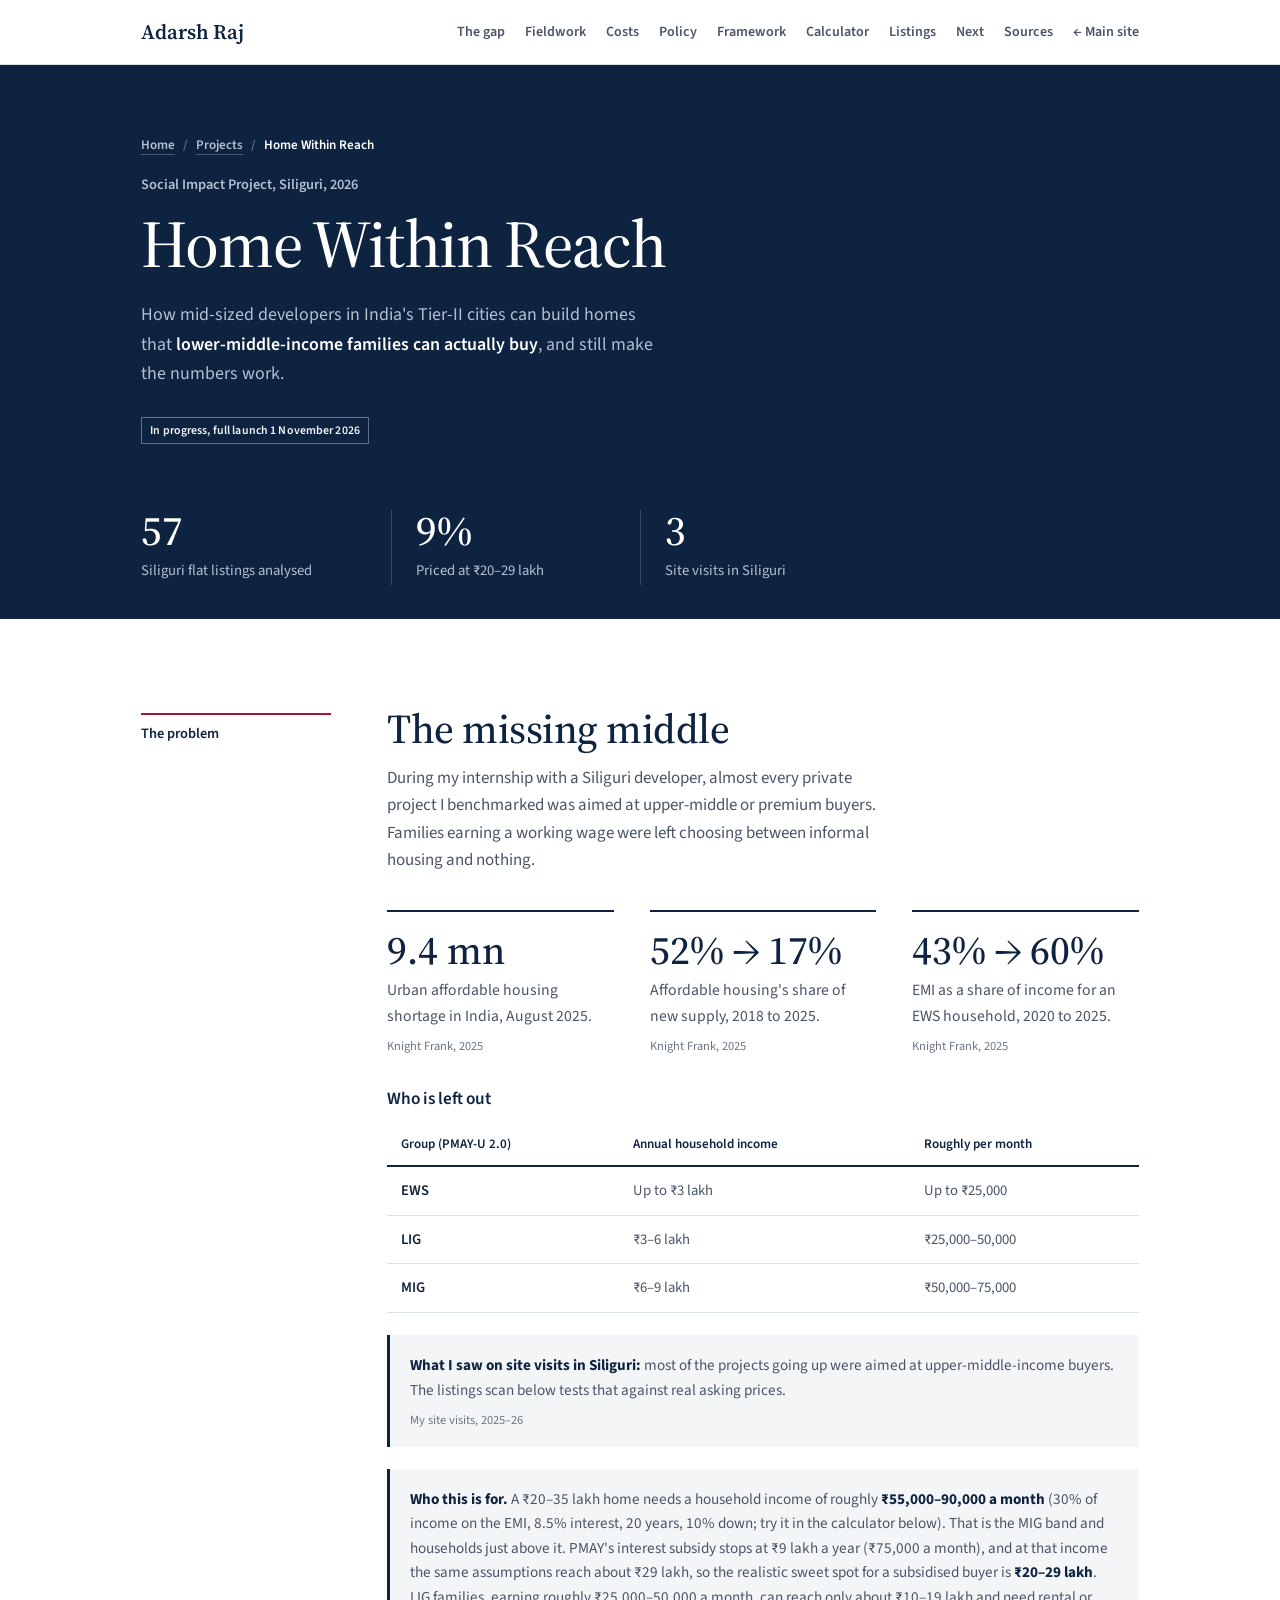
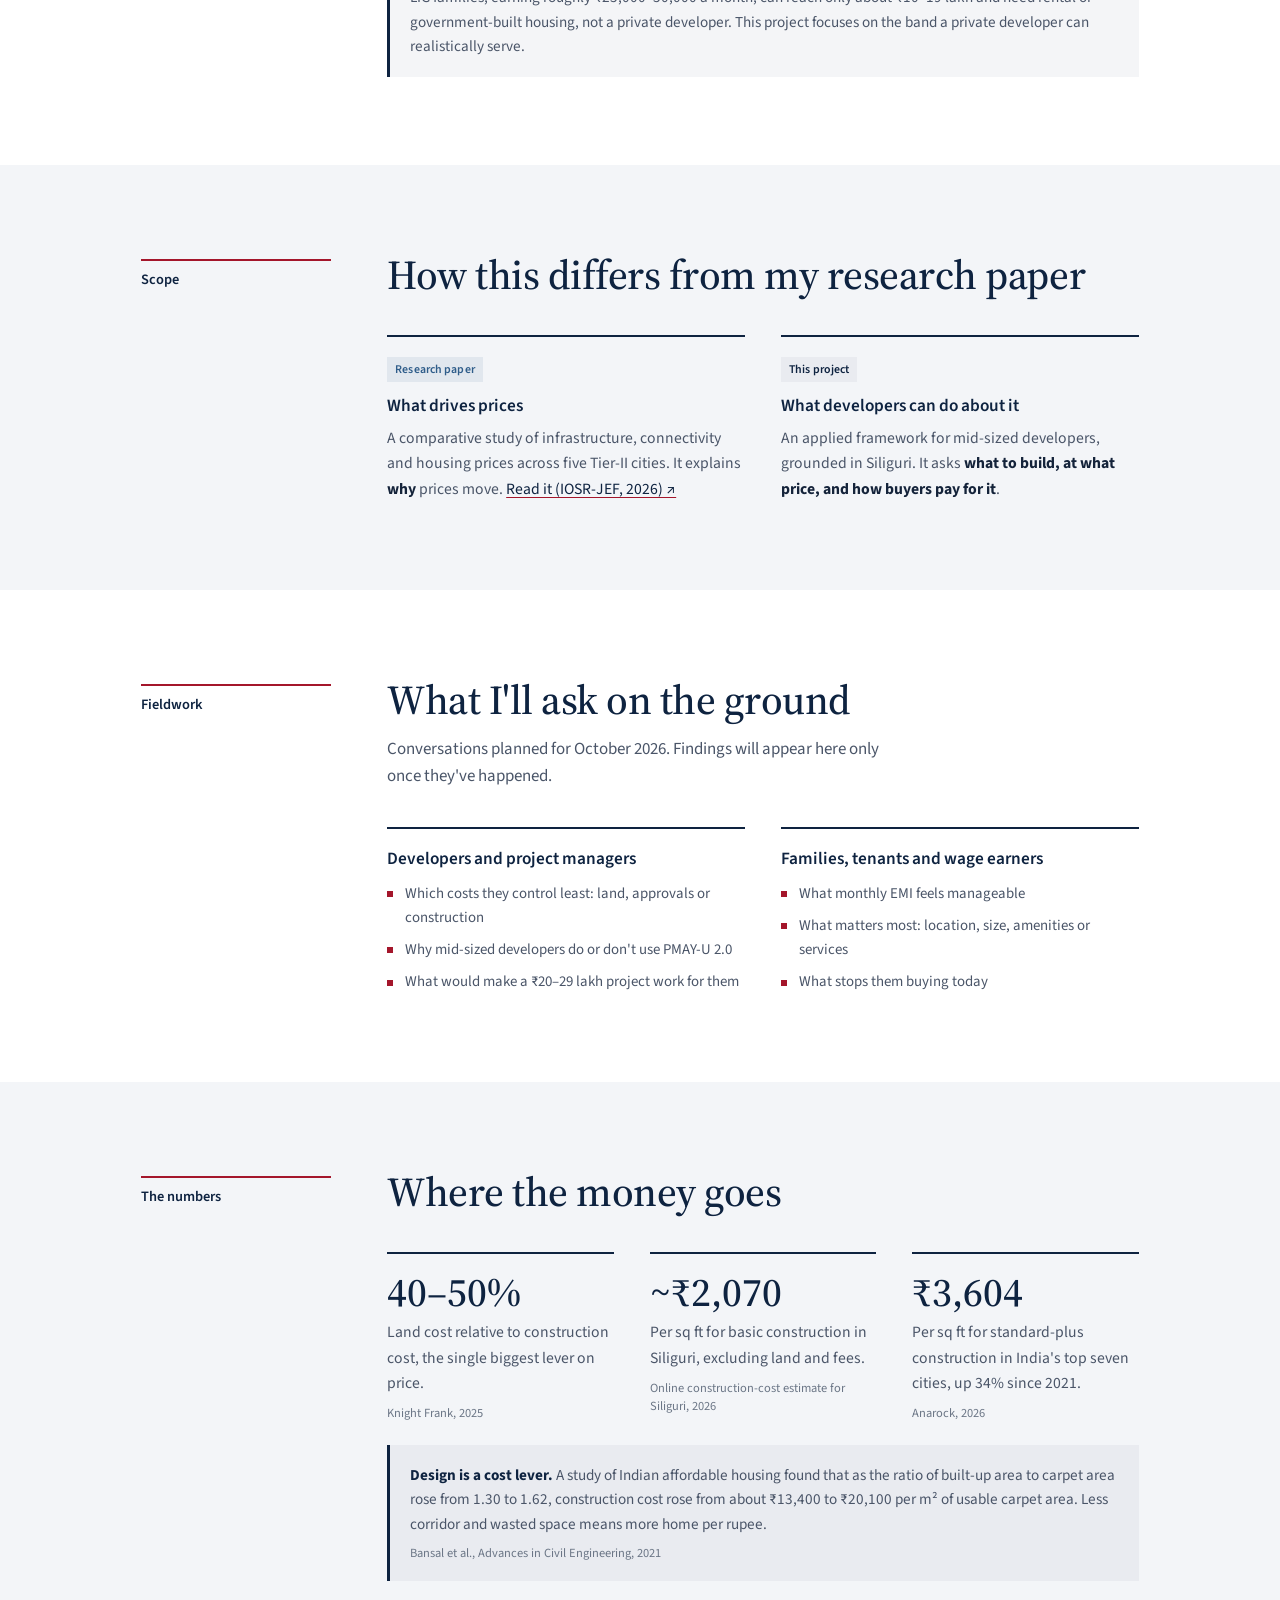
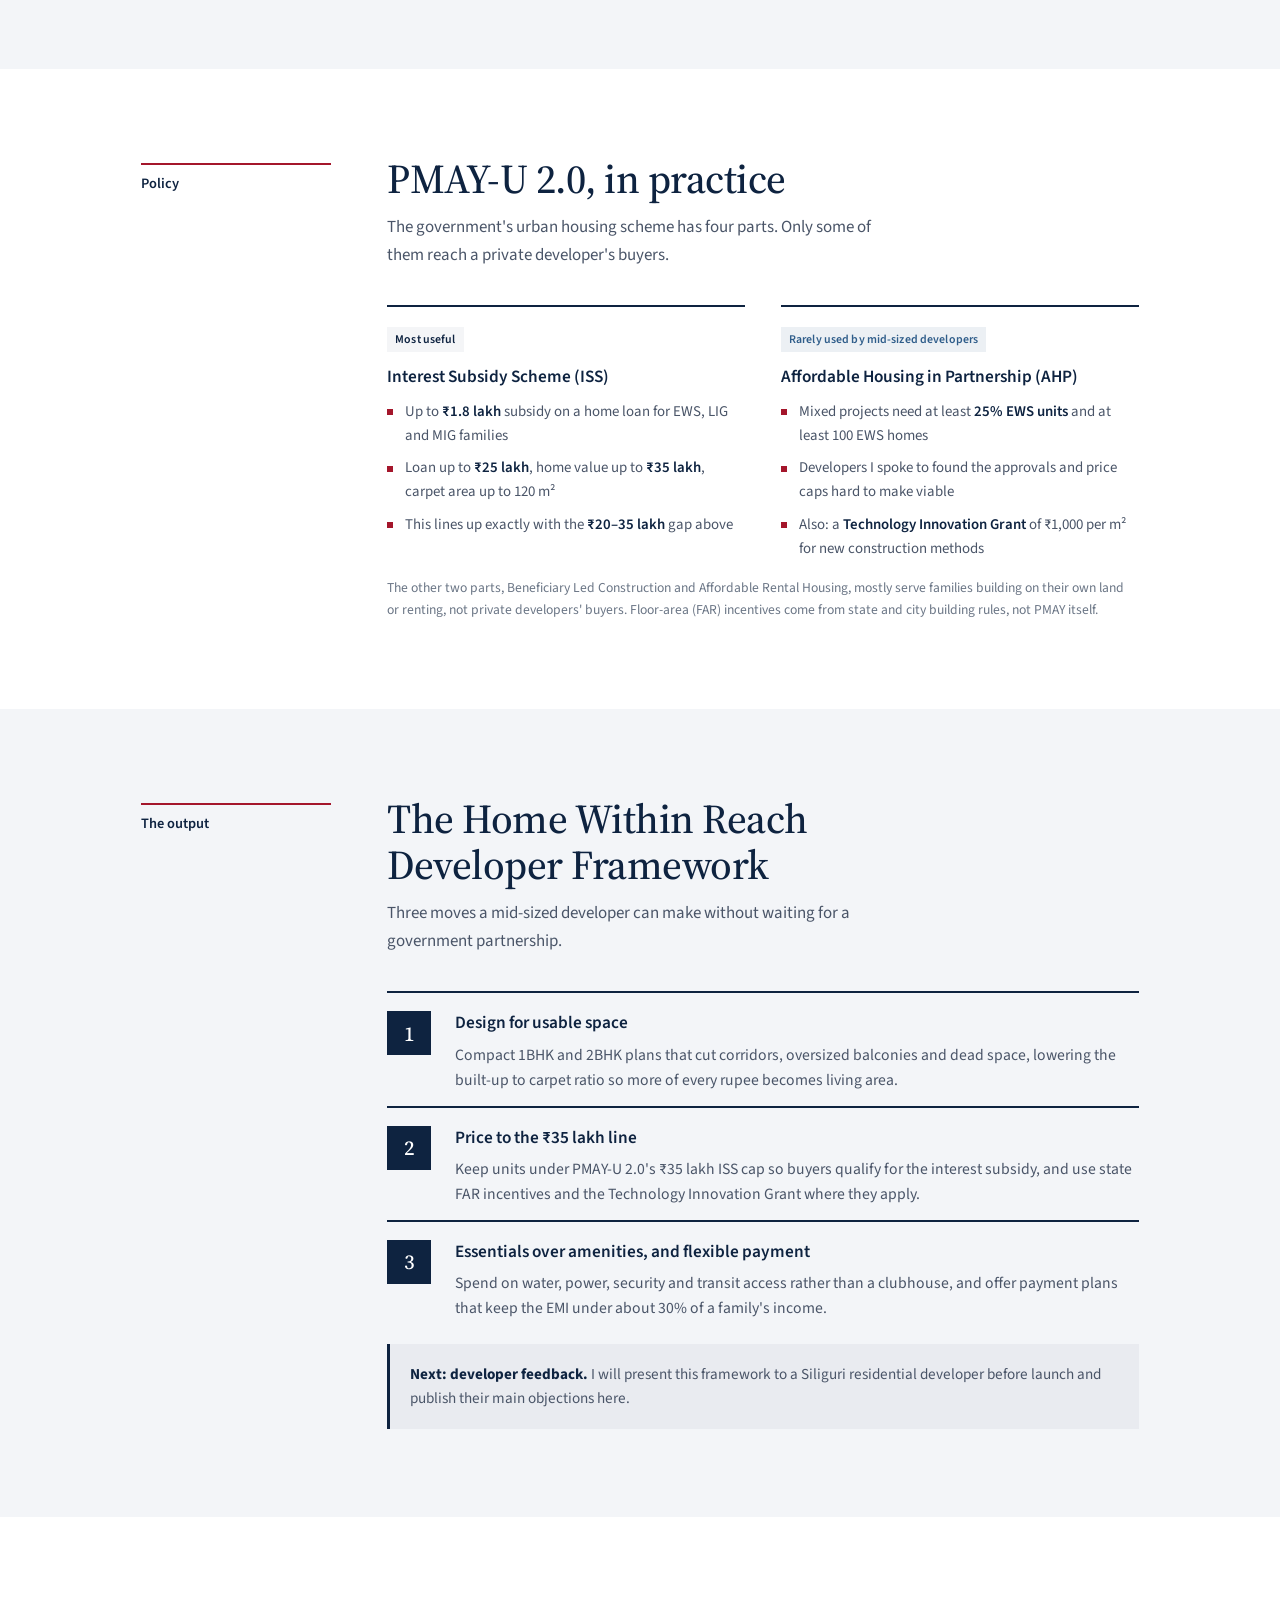
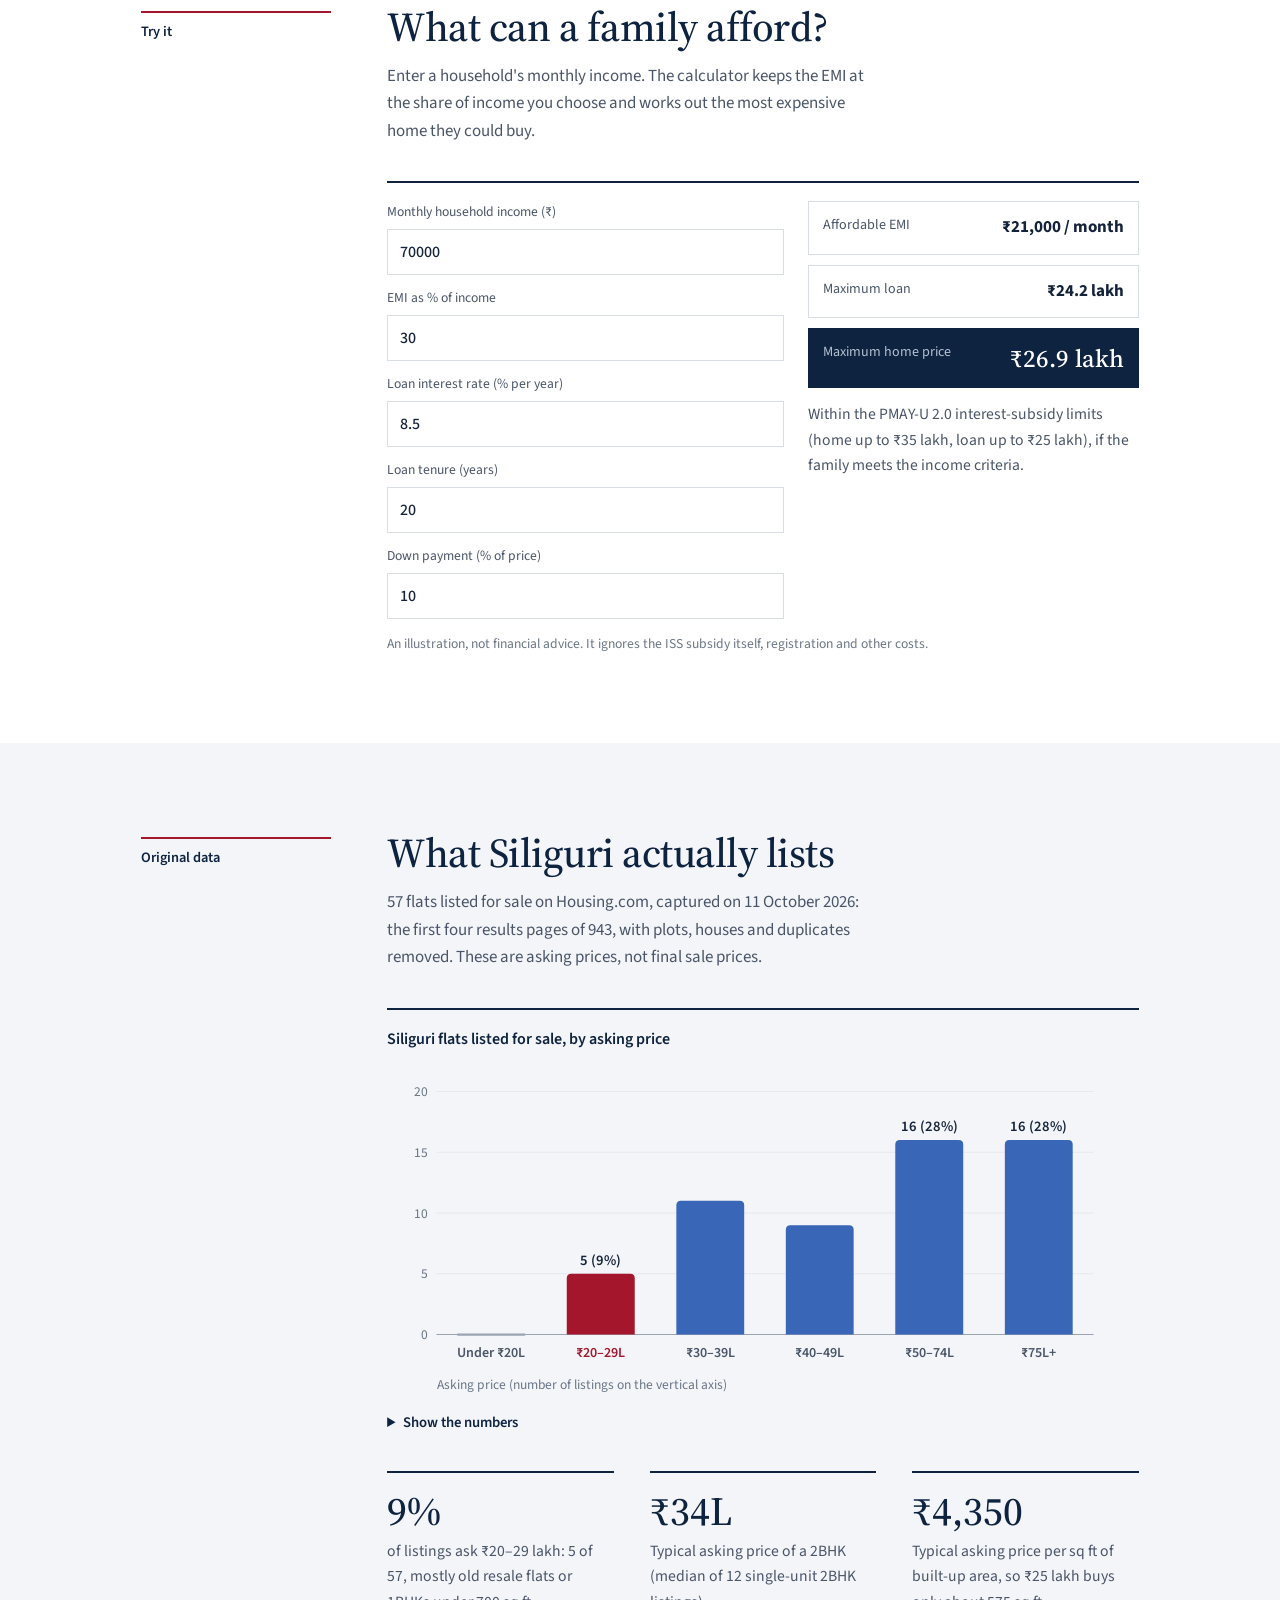
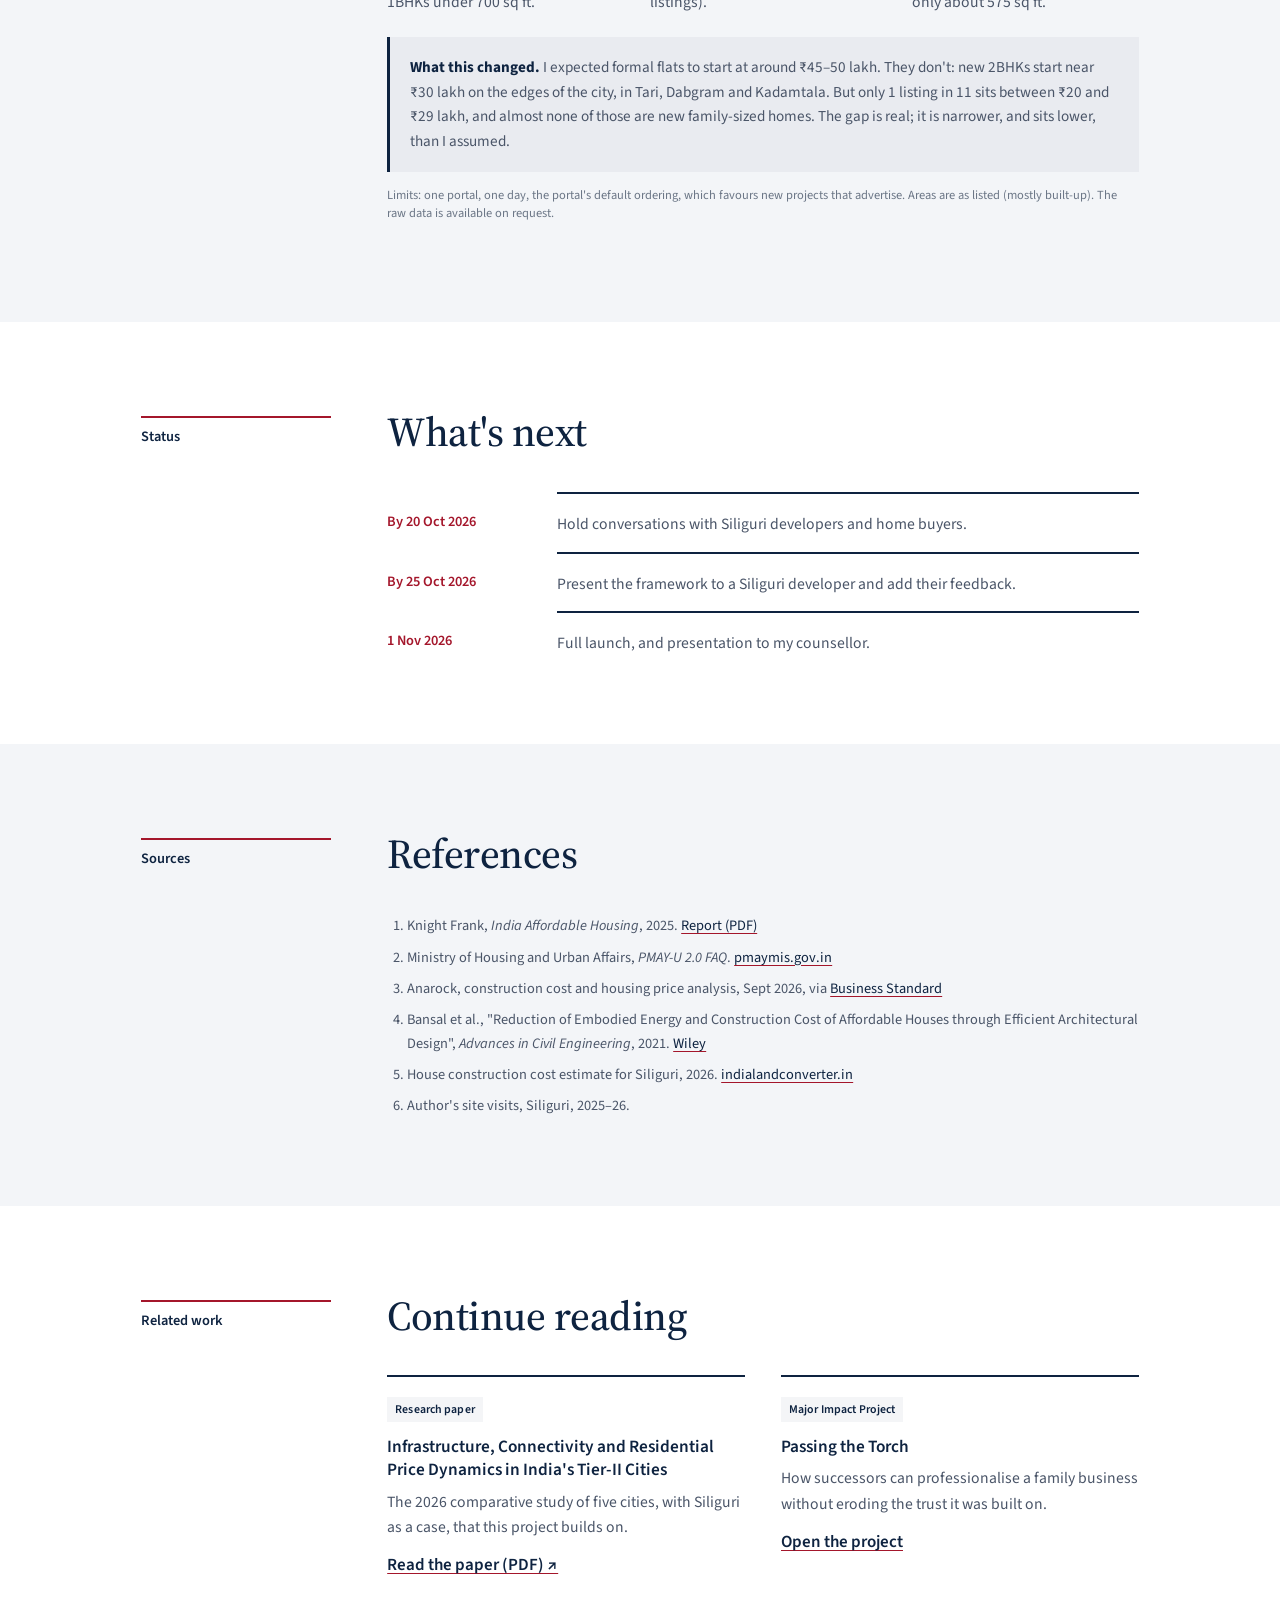
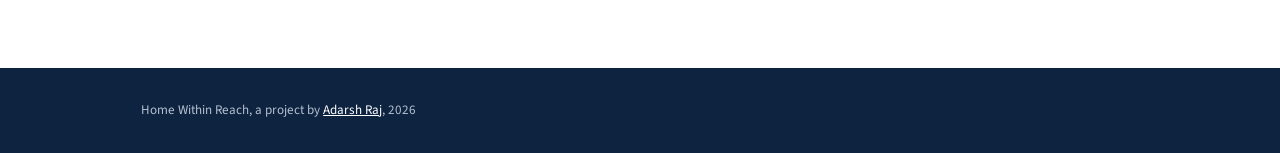
==== home-within-reach/index.html @ 2d9c9995 "Home Within Reach: breadcrumb, related work, SEO and social tags" ====
<!doctype html>
<html lang="en">
<head>
<meta charset="utf-8">
<meta name="viewport" content="width=device-width, initial-scale=1, viewport-fit=cover">
<title>Home Within Reach | Adarsh Raj</title>
<link rel="icon" href="/favicon.ico" sizes="any">
<link rel="icon" href="/icon-192.png" type="image/png" sizes="192x192">
<link rel="apple-touch-icon" href="/apple-touch-icon.png">
<meta name="theme-color" content="#0E2340">
<meta name="referrer" content="strict-origin-when-cross-origin">
<link rel="canonical" href="https://adarshraj.co.in/home-within-reach/">
<meta property="og:type" content="article">
<meta property="og:site_name" content="Adarsh Raj">
<meta property="og:title" content="Home Within Reach | Adarsh Raj">
<meta property="og:description" content="Adarsh Raj's Social Impact Project on affordable housing in Siliguri: a listings scan, site visits and a framework for Tier-II developers.">
<meta property="og:url" content="https://adarshraj.co.in/home-within-reach/">
<meta property="og:image" content="https://adarshraj.co.in/img/og-home-within-reach.png">
<meta property="og:image:width" content="1200">
<meta property="og:image:height" content="630">
<meta property="og:image:alt" content="Home Within Reach: a project by Adarsh Raj">
<meta property="og:locale" content="en_IN">
<meta name="twitter:card" content="summary_large_image">
<meta name="twitter:title" content="Home Within Reach | Adarsh Raj">
<meta name="twitter:description" content="Adarsh Raj's Social Impact Project on affordable housing in Siliguri: a listings scan, site visits and a framework for Tier-II developers.">
<meta name="twitter:image" content="https://adarshraj.co.in/img/og-home-within-reach.png">
<script type="application/ld+json">{"@context":"https://schema.org","@graph":[{"@type":"Article","headline":"Home Within Reach","description":"Adarsh Raj's Social Impact Project on affordable housing in Siliguri: a listings scan, site visits and a framework for Tier-II developers.","url":"https://adarshraj.co.in/home-within-reach/","datePublished":"2026-10-11","dateModified":"2026-10-11","inLanguage":"en-IN","image":"https://adarshraj.co.in/img/og-home-within-reach.png","author":{"@id":"https://adarshraj.co.in/#adarsh"},"about":"Affordable housing in Indian Tier-II cities","isPartOf":{"@type":"WebSite","url":"https://adarshraj.co.in/","name":"Adarsh Raj"}},{"@type":"Person","@id":"https://adarshraj.co.in/#adarsh","name":"Adarsh Raj","url":"https://adarshraj.co.in/","image":"https://adarshraj.co.in/img/adarsh.jpg","sameAs":["https://www.linkedin.com/in/adarshraj3068"]},{"@type":"BreadcrumbList","itemListElement":[{"@type":"ListItem","position":1,"name":"Home","item":"https://adarshraj.co.in/"},{"@type":"ListItem","position":2,"name":"Projects","item":"https://adarshraj.co.in/#impact"},{"@type":"ListItem","position":3,"name":"Home Within Reach","item":"https://adarshraj.co.in/home-within-reach/"}]}]}</script>
<meta name="description" content="Adarsh Raj's Social Impact Project on affordable housing in Siliguri: a listings scan, site visits and a framework for Tier-II developers.">
<link rel="preconnect" href="https://fonts.googleapis.com">
<link rel="preconnect" href="https://fonts.gstatic.com" crossorigin>
<link rel="stylesheet" href="https://fonts.googleapis.com/css2?family=Source+Serif+4:opsz,wght@8..60,500;8..60,600&family=Source+Sans+3:wght@400;600;700&display=swap">
<style>
/* Layout: one long dark page; sticky menu; hero card with photo; then evidence-first sections; Royal Global origin story near the end; tap-to-open certificate gallery. Navy + gold from the LinkedIn banner. */
:root{
  --bg:#FFFFFF; --bg2:#F3F5F8; --card:#FFFFFF; --card2:#F7F8FA; --line:#D9DEE5;
  --text:#14233A; --muted:#4A5568; --dim:#6B7686;
  --gold:#A4162B; --gold2:#0E2340; --goldsoft:rgba(14,35,64,.045); --blue:#2F5D8A;
  --navy:#0E2340; --navy2:#1B355A; --crimson:#A4162B; --onnavy:#F2F5F9; --onnavy2:#B4C0D0;
  --display:"Source Serif 4",Georgia,"Times New Roman",serif; --body:"Source Sans 3",system-ui,-apple-system,"Segoe UI",sans-serif; --mono:"Source Sans 3",system-ui,sans-serif;
  color-scheme:light;
}
*{box-sizing:border-box}
html{scroll-behavior:smooth}
@media (prefers-reduced-motion:reduce){html{scroll-behavior:auto}*{animation:none!important;transition:none!important}}
body{background:var(--bg);color:var(--text);font:400 1rem/1.65 var(--body);-webkit-font-smoothing:antialiased}
a{color:inherit}
:focus-visible{outline:2px solid var(--gold);outline-offset:3px;border-radius:6px}
.wrap{max-width:1100px;margin:0 auto;padding-inline:max(16px,4vw)}
.glow{position:fixed;inset:auto;border-radius:50%;filter:blur(100px);pointer-events:none;z-index:0;opacity:.35}
.glow.a{width:560px;height:560px;background:#cfe5da;top:-200px;left:-180px}
.glow.b{width:480px;height:480px;background:#efe3c9;top:40%;right:-220px;opacity:.22}
main,nav,footer{position:relative;z-index:1}

/* nav */
nav{position:sticky;top:env(safe-area-inset-top,0px);z-index:20;background:rgba(247,245,240,.88);backdrop-filter:blur(14px);-webkit-backdrop-filter:blur(14px);border-bottom:1px solid var(--line)}
nav .wrap{display:flex;align-items:center;gap:24px;height:60px}
.brand{font:600 1.1rem var(--display);text-decoration:none;white-space:nowrap}
.brand span{color:var(--gold)}
.links{display:flex;gap:20px;overflow-x:auto;scrollbar-width:none;margin-left:auto;mask-image:linear-gradient(90deg,#000 90%,transparent)}
.links::-webkit-scrollbar{display:none}
.links a{font:600 .82rem var(--body);color:var(--muted);text-decoration:none;white-space:nowrap;padding:6px 0}
.links a:hover{color:var(--gold)}

/* hero */
.hero{display:grid;grid-template-columns:minmax(0,1fr) 300px;gap:56px;align-items:center;padding-block:80px 64px}
.eyebrow{font:500 .72rem/1 var(--mono);letter-spacing:.16em;text-transform:uppercase;color:var(--gold)}
h1{font:500 clamp(2.6rem,6vw,4.4rem)/1.03 var(--display);letter-spacing:-.02em;margin:16px 0 20px;text-wrap:balance}
h1 em{color:var(--gold);font-style:italic}
.lede{color:var(--muted);font-size:1.08rem;max-width:56ch;margin:0}
.lede b{color:var(--text);font-weight:600}
.ctas{display:flex;flex-wrap:wrap;gap:10px;margin-top:28px}
.btn{display:inline-flex;align-items:center;gap:8px;padding:12px 18px;border-radius:12px;font:600 .9rem var(--body);text-decoration:none;border:1px solid var(--line);background:var(--card);transition:transform .2s,border-color .2s,background .2s}
.btn:hover{transform:translateY(-2px);border-color:var(--gold2)}
.btn.gold{background:#1F5C4A;color:#fff;border-color:transparent}
.portrait{position:relative;justify-self:center;width:100%;max-width:300px}
.portrait .ring{aspect-ratio:1;border-radius:50%;padding:6px;background:conic-gradient(from 200deg,var(--gold),#9cc4b4,var(--gold))}
.portrait img{width:100%;height:100%;object-fit:cover;border-radius:50%;display:block;border:6px solid var(--bg)}
.stats{display:grid;grid-template-columns:repeat(4,minmax(0,1fr));gap:12px;margin-top:48px;padding-top:28px;border-top:1px solid var(--line)}
.stat b{display:block;font:500 2rem/1.1 var(--display);color:var(--gold);font-variant-numeric:tabular-nums}
.stat span{font-size:.82rem;color:var(--muted)}

/* sections */
section{padding-block:72px;border-top:1px solid var(--line);scroll-margin-top:60px}
.head{margin-bottom:32px;max-width:680px}
h2{font:500 clamp(1.8rem,3.4vw,2.5rem)/1.12 var(--display);margin:10px 0 8px;text-wrap:balance}
h2 em{color:var(--gold);font-style:italic}
.head p{color:var(--muted);margin:0}
h3{font:600 1.05rem/1.35 var(--body);margin:0}
.card{background:var(--card);border:1px solid var(--line);border-radius:18px;padding:22px}
.card p{color:var(--muted);font-size:.93rem;margin:8px 0 0}
.meta{font:500 .74rem/1.4 var(--mono);color:var(--dim);margin-top:4px;letter-spacing:.02em}
.grid2{display:grid;grid-template-columns:repeat(2,minmax(0,1fr));gap:16px}
.grid3{display:grid;grid-template-columns:repeat(3,minmax(0,1fr));gap:16px}
.pill{display:inline-block;font:600 .68rem var(--body);padding:4px 10px;border-radius:99px;background:var(--goldsoft);color:var(--gold);white-space:nowrap}
.pill.blue{background:rgba(31,78,121,.08);color:var(--blue)}
.top{display:flex;justify-content:space-between;align-items:flex-start;gap:12px}
ul.clean{list-style:none;padding:0;margin:12px 0 0;display:grid;gap:8px}
ul.clean li{color:var(--muted);font-size:.93rem;padding-left:18px;position:relative}
ul.clean li::before{content:"";position:absolute;left:0;top:.62em;width:7px;height:7px;border-radius:2px;background:var(--gold2)}
ul.clean b{color:var(--text);font-weight:600}

/* impact */
.impact{position:relative;overflow:hidden;padding:28px;border-radius:22px;background:linear-gradient(160deg,var(--card2),var(--card));border:1px solid var(--line)}
.impact h3{font:500 1.6rem/1.2 var(--display);margin-top:14px}
.impact .sub{color:var(--gold);font-weight:600;font-size:.9rem;margin-top:4px}
.impact .soon{margin-top:18px;font:500 .76rem var(--mono);color:var(--dim)}

/* research */
.feature{display:grid;grid-template-columns:minmax(0,1.3fr) minmax(0,1fr);gap:16px}
.paper.big h3{font:500 1.45rem/1.25 var(--display)}
dl.facts{display:grid;grid-template-columns:repeat(3,minmax(0,1fr));gap:12px;margin:20px 0 0}
dl.facts dt{font:500 .66rem var(--mono);letter-spacing:.1em;text-transform:uppercase;color:var(--dim)}
dl.facts dd{margin:4px 0 0;font:500 1.15rem var(--display);color:var(--gold)}
.chips{display:flex;flex-wrap:wrap;gap:6px;margin-top:14px}
.chips span{font:500 .72rem var(--mono);padding:4px 10px;border-radius:99px;border:1px solid var(--line);color:var(--muted)}
.chips span.q{border-style:dashed;color:var(--gold)}

/* timeline-ish list */
.list{display:grid;gap:14px}
.row{display:grid;grid-template-columns:150px minmax(0,1fr);gap:20px}
.row .when{font:500 .78rem/1.5 var(--mono);color:var(--gold);padding-top:3px}

/* honors */
.honors{display:grid;gap:12px}
.honor{display:grid;grid-template-columns:76px minmax(0,1fr);gap:18px;align-items:start}
.honor .yr{font:500 1.3rem/1 var(--display);color:var(--gold);font-variant-numeric:tabular-nums}

/* medals */
.medals{display:grid;grid-template-columns:repeat(auto-fill,minmax(220px,1fr));gap:12px;margin-top:16px}
.medal{display:flex;gap:12px;align-items:flex-start;background:var(--bg2);border:1px solid var(--line);border-radius:14px;padding:14px}
.dot{flex:none;width:30px;height:30px;border-radius:50%;display:grid;place-items:center;font:700 .7rem var(--body);color:#15110a}
.dot.g{background:linear-gradient(135deg,#f1d68f,#c9a04c)}
.dot.s{background:linear-gradient(135deg,#e7ebf1,#a7b0bd)}
.dot.b{background:linear-gradient(135deg,#e2a774,#a8683a)}
.medal b{display:block;font-size:.9rem}
.medal span{font-size:.8rem;color:var(--muted)}

/* origin */
.origin{border-radius:24px;padding:36px;background:radial-gradient(120% 120% at 0% 0%,rgba(31,92,74,.06),transparent 55%),var(--card);border:1px solid var(--gold2)}
.origin .years{font:500 .78rem var(--mono);color:var(--gold);letter-spacing:.08em}

/* gallery */
.gallery{display:grid;grid-template-columns:repeat(auto-fill,minmax(170px,1fr));gap:14px}
.gallery button{all:unset;cursor:pointer;display:block;border-radius:14px;overflow:hidden;background:var(--card);border:1px solid var(--line);transition:transform .2s,border-color .2s}
.gallery button:hover{transform:translateY(-3px);border-color:var(--gold2)}
.gallery button:focus-visible{outline:2px solid var(--gold);outline-offset:3px}
.gallery img{display:block;width:100%;aspect-ratio:4/3;object-fit:cover;background:#fff}
.gallery span{display:block;padding:10px 12px;font-size:.78rem;color:var(--muted);line-height:1.35}
.lb{position:fixed;inset:0;z-index:50;background:rgba(5,9,16,.92);display:grid;place-items:center;padding:24px}
.lb img{max-width:min(1100px,100%);max-height:80vh;border-radius:10px;background:#fff}
.lb p{margin:14px 0 0;text-align:center;color:var(--muted);font-size:.9rem}
.lb .x{position:absolute;top:16px;right:16px;all:unset;cursor:pointer;width:42px;height:42px;border-radius:50%;display:grid;place-items:center;background:var(--card);border:1px solid var(--line);font-size:1.3rem;color:var(--text)}
.lb .x{position:absolute;top:16px;right:16px}

/* contact */
.contact{display:flex;flex-wrap:wrap;gap:12px;align-items:center}
.copy{display:flex;gap:8px;align-items:center;background:var(--card);border:1px solid var(--line);border-radius:12px;padding:6px 6px 6px 14px}
.copy code{font:500 .9rem var(--mono);user-select:all;word-break:break-all}
.copy button{font:600 .8rem var(--body);padding:8px 12px;border-radius:9px;border:0;background:var(--gold);color:#fff;cursor:pointer}
footer{border-top:1px solid var(--line);padding-block:28px;color:var(--dim);font-size:.82rem}

@media (max-width:900px){
  .hero{grid-template-columns:minmax(0,1fr);gap:32px;padding-block:48px}
  .portrait{order:-1;max-width:200px;justify-self:start}
  .grid3{grid-template-columns:repeat(2,minmax(0,1fr))}
  .feature{grid-template-columns:minmax(0,1fr)}
  .brand{display:none}.links{margin-left:0}
}
@media (max-width:620px){
  .grid2,.grid3{grid-template-columns:minmax(0,1fr)}
  .stats{grid-template-columns:repeat(2,minmax(0,1fr))}
  .row{grid-template-columns:minmax(0,1fr);gap:4px}
  .honor{grid-template-columns:58px minmax(0,1fr)}
  section{padding-block:54px}
  .origin{padding:24px}
  dl.facts{grid-template-columns:repeat(2,minmax(0,1fr))}
}

.hero.solo{grid-template-columns:minmax(0,1fr);padding-block:72px 40px}
.big{font:500 2rem/1.1 var(--display);color:var(--gold);font-variant-numeric:tabular-nums}
.src{display:block;margin-top:8px;font:500 .7rem var(--mono);color:var(--dim)}
.callout{margin-top:22px;padding:18px 20px;border-radius:16px;border:1px solid var(--gold2);background:var(--goldsoft);color:var(--muted);font-size:.95rem}
.callout b{color:var(--text)}
.tablewrap{overflow-x:auto;margin-top:12px}
table{width:100%;border-collapse:collapse;font-size:.92rem;min-width:420px}
th,td{text-align:left;padding:12px 14px;border-bottom:1px solid var(--line)}
th{font:500 .7rem var(--mono);letter-spacing:.08em;text-transform:uppercase;color:var(--dim)}
td{color:var(--muted)} td:first-child{color:var(--text);font-weight:600}
.steps{display:grid;gap:12px}
.step{display:grid;grid-template-columns:52px minmax(0,1fr);gap:16px;align-items:start}
.step .n{width:44px;height:44px;border-radius:50%;display:grid;place-items:center;font:600 1.2rem var(--display);color:#fff;background:#1F5C4A}
.n2{font:500 .72rem var(--mono);color:var(--gold);letter-spacing:.1em;text-transform:uppercase;margin-bottom:6px}
.calc{display:grid;grid-template-columns:minmax(0,1.2fr) minmax(0,1fr);gap:24px}
.inputs{display:grid;gap:12px}
.inputs label{display:grid;gap:6px;font-size:.85rem;color:var(--muted)}
.inputs input{font:500 1rem var(--body);padding:11px 12px;border-radius:10px;border:1px solid var(--line);background:var(--bg2);color:var(--text);width:100%}
.inputs input:focus{outline:2px solid var(--gold);outline-offset:1px}
.out{display:grid;gap:10px;align-content:start}
.out div{display:flex;justify-content:space-between;gap:12px;padding:12px 14px;border-radius:12px;background:var(--bg2);border:1px solid var(--line)}
.out span{color:var(--muted);font-size:.88rem}
.out b{font-variant-numeric:tabular-nums}
.out .hl{border-color:var(--gold2);background:var(--goldsoft)}
.out .hl b{color:var(--gold);font:500 1.3rem var(--display)}
.out p{margin:4px 0 0;font-size:.85rem;color:var(--muted)}
ol.refs{color:var(--muted);font-size:.9rem;display:grid;gap:8px;padding-left:20px;margin:0}
ol.refs a{color:var(--gold)}
footer a{color:var(--gold)}
@media (max-width:760px){.calc{grid-template-columns:minmax(0,1fr)}}

body{margin:0}img{max-width:100%}[hidden]{display:none!important}
/* Institutional layer: white paper, navy ink, crimson markers, Source Serif 4 + Source Sans 3 */
body{font:400 1.0625rem/1.62 var(--body);color:var(--text);overflow-x:clip;font-feature-settings:"tnum" 0}
.glow{display:none}
:focus-visible{outline:2px solid var(--crimson);outline-offset:3px;border-radius:0}

/* nav */
nav{background:rgba(255,255,255,.94);border-bottom:1px solid var(--line)}
nav .wrap{height:64px}
.brand{font:600 1.3rem/1 var(--display);color:var(--navy);letter-spacing:-.005em}
.brand span{color:var(--navy)}
.links a{font:600 .88rem var(--body);color:var(--muted)}
.links a:hover{color:var(--crimson)}
@media (min-width:1100px){.links{-webkit-mask-image:none;mask-image:none}}

/* cover band: the first block of every page */
main > .wrap:first-child{max-width:none;background:var(--navy);color:var(--onnavy);padding-inline:calc(max(16px,4vw) + max(0px,(100% - 1100px) / 2))}
.hero{grid-template-columns:minmax(0,1fr) 280px;gap:72px;padding-block:76px 8px}
.hero .eyebrow{color:var(--onnavy2);border:0;padding:0;width:auto;font:600 .9rem/1.3 var(--body)}
h1{font:500 clamp(2.7rem,5.2vw,4.35rem)/1.04 var(--display);letter-spacing:-.018em;margin:14px 0 22px;color:#fff}
h1 em,h2 em{font-style:inherit;color:inherit}
.hero .lede{color:var(--onnavy2);font-size:1.12rem;line-height:1.65;max-width:58ch}
.hero .lede b{color:#fff;font-weight:600}
.hero .pill{background:transparent;color:var(--onnavy);border:1px solid rgba(255,255,255,.35)}
.btn{border-radius:0;padding:13px 22px;font:600 .92rem var(--body);letter-spacing:.01em;background:transparent;color:var(--navy);border:1px solid var(--navy)}
.btn:hover{transform:none;background:var(--navy);color:#fff;border-color:var(--navy)}
.hero .btn{color:#fff;border-color:rgba(255,255,255,.4)}
.hero .btn:hover{background:#fff;color:var(--navy);border-color:#fff}
.btn.gold,.hero .btn.gold{background:#fff;color:var(--navy);border-color:#fff}
.btn.gold:hover,.hero .btn.gold:hover{background:var(--onnavy2);border-color:var(--onnavy2);color:var(--navy)}
.portrait{max-width:280px}
.portrait .ring{aspect-ratio:4/5;border-radius:0;padding:0;background:none}
.portrait img{border-radius:0;border:0;object-fit:cover}
.stats{border-top:0;margin-top:0;padding-block:26px 34px;gap:0}
.stat{padding:0 24px;border-left:1px solid rgba(255,255,255,.18)}
.stat:first-child{padding-left:0;border-left:0}
.stat b{font:500 2.6rem/1 var(--display);color:#fff;margin-bottom:6px}
.stat span{font-size:.92rem;color:var(--onnavy2)}

/* skyline: fine-line drawing across the foot of the cover */
.skyline{height:clamp(110px,12vw,160px);color:#fff;-webkit-mask-image:linear-gradient(90deg,transparent,#000 6%,#000 94%,transparent);mask-image:linear-gradient(90deg,transparent,#000 6%,#000 94%,transparent)}
.sky{display:block;width:100%;height:100%}
.sky path,.sky rect{vector-effect:non-scaling-stroke}
.sky .back path,.sky .back rect{fill:var(--navy);stroke:currentColor;stroke-width:1;stroke-opacity:.2}
.sky .front path,.sky .front rect{fill:var(--navy);stroke:currentColor;stroke-width:1;stroke-opacity:.52}
.sky .front rect.w{fill:url(#win);stroke:none;opacity:.12}
.sky .site path{fill:none;stroke:currentColor;stroke-width:1;stroke-opacity:.7}
.sky .site .dash{stroke-dasharray:4 4}
.sky .site .slab{stroke-opacity:.35}
.sky .crane path{fill:none;stroke:currentColor;stroke-width:1;stroke-opacity:.8}
.sky .ground{fill:none;stroke:currentColor;stroke-width:1;stroke-opacity:.45}
@media (prefers-reduced-motion:no-preference){
  .sky .bl{transform-box:fill-box;transform-origin:50% 100%;animation:rise 1s cubic-bezier(.2,.8,.2,1) both;animation-delay:calc(.35s + var(--i) * 40ms)}
  .sky .back .bl{animation-duration:1.3s}
  .sky .ground{stroke-dasharray:1;animation:draw .9s cubic-bezier(.6,0,.2,1) .1s both}
  .sky .site path{animation:fade .8s ease-out 1.3s both}
  .sky .crane path{stroke-dasharray:1;animation:draw 1.2s ease-in-out 1.5s both}
}
@keyframes rise{from{transform:scaleY(0)}}
@keyframes draw{from{stroke-dashoffset:1}}
@keyframes fade{from{opacity:0}}

/* sections */
section{padding-block:88px;border-top:0}
section:nth-of-type(even){background:var(--bg2)}
.eyebrow{display:block;width:max-content;max-width:100%;font:600 .9rem/1.3 var(--body);color:var(--navy);letter-spacing:0;text-transform:none;border-top:2px solid var(--crimson);padding-top:10px}
.n2,.origin .years{font:600 .85rem/1.3 var(--body);color:var(--crimson);letter-spacing:0;text-transform:none}
h2{font:500 clamp(1.95rem,3.2vw,2.65rem)/1.12 var(--display);letter-spacing:-.012em;color:var(--navy);margin:16px 0 12px}
.head p{font-size:1.06rem;color:var(--muted);max-width:62ch}
h3{font:600 1.08rem/1.35 var(--body);color:var(--navy)}
@media (min-width:900px){
  section:has(> .wrap > .head) > .wrap{display:grid;grid-template-columns:190px minmax(0,1fr);column-gap:56px;align-items:start}
  section:has(> .wrap > .head) > .wrap > *{grid-column:2}
  section:has(> .wrap > .head) .head{display:contents}
  section:has(> .wrap > .head) .head .eyebrow{grid-column:1;grid-row:1;width:auto;margin-top:6px}
  section:has(> .wrap > .head) .head h2{grid-column:2;grid-row:1;margin-top:0}
  section:has(> .wrap > .head) .head h2:last-child{margin-bottom:36px}
  section:has(> .wrap > .head) .head p{grid-column:2;margin:0 0 36px}
}

/* items: ruled columns instead of boxes */
.card{background:none;border:0;border-top:2px solid var(--navy);border-radius:0;padding:18px 0 0}
.card p{color:var(--muted);font-size:.98rem}
.grid2,.grid3{column-gap:36px;row-gap:40px}
.top{gap:16px}
.meta{font:400 .86rem/1.45 var(--body);color:var(--dim);letter-spacing:0;font-variant-numeric:tabular-nums}
.pill{border-radius:0;background:var(--goldsoft);color:var(--navy);border:0;font:600 .74rem var(--body);letter-spacing:.01em;padding:4px 8px}
.pill.blue{background:rgba(47,93,138,.09);color:var(--blue)}
ul.clean li{color:var(--muted)}
ul.clean li::before{width:6px;height:6px;border-radius:0;top:.62em;background:var(--crimson)}
ul.clean b{color:var(--navy);font-weight:600}

.impact{border-radius:0;background:var(--bg2);border:0;border-top:3px solid var(--navy);padding:32px}
section:nth-of-type(even) .impact{background:#fff}
.impact h3{font:500 1.85rem/1.12 var(--display);color:var(--navy);margin-top:16px}
.impact .sub{color:var(--crimson);font-weight:600}

.paper.big h3{font:500 1.6rem/1.2 var(--display);color:var(--navy)}
dl.facts{border-top:1px solid var(--line);padding-top:14px}
dl.facts dt{font:600 .78rem var(--body);letter-spacing:0;text-transform:none;color:var(--dim)}
dl.facts dd{font:500 1.5rem/1.1 var(--display);color:var(--navy)}
.chips span{font:400 .8rem var(--body);border-radius:0;border-color:var(--line);color:var(--muted)}
.chips span.q{border-style:dashed;color:var(--crimson);border-color:var(--crimson)}
.pub{font:400 .84rem/1.55 var(--body);color:var(--dim)}

.row{grid-template-columns:150px minmax(0,1fr)}
.row .when{font:600 .9rem/1.4 var(--body);color:var(--crimson);padding-top:20px;font-variant-numeric:tabular-nums}
.honors{gap:0}
.card.honor{border-top:1px solid var(--line);padding:20px 0}
.card.honor:first-child{border-top:2px solid var(--navy)}
.honor .yr{font:500 1.5rem/1 var(--display);color:var(--navy)}

.medals{grid-template-columns:repeat(2,minmax(0,1fr));column-gap:36px;row-gap:0}
.medal{background:none;border:0;border-top:1px solid var(--line);border-radius:0;padding:14px 0}
.medal b{color:var(--navy);font-weight:600}
.dot{width:26px;height:26px;font-size:.66rem}

.origin{border-radius:0;background:#fff;border:1px solid var(--line);border-left:3px solid var(--crimson);padding:40px}
.origin h2{margin-top:12px}

.copy{border-radius:0;background:#fff;border-color:var(--line)}
.copy code{font:400 .95rem var(--body);color:var(--navy)}
.copy button{border-radius:0;background:var(--navy);color:#fff}
footer{background:var(--navy);color:var(--onnavy2);border:0;padding-block:32px}
footer a{color:#fff}

/* project-page parts */
.big:not(.paper){font:500 2.5rem/1 var(--display);color:var(--navy)}
.src{font:400 .78rem/1.45 var(--body);color:var(--dim)}
.callout{border-radius:0;border:0;border-left:3px solid var(--navy);background:var(--goldsoft);color:var(--muted)}
.callout b{color:var(--navy)}
th{font:600 .82rem var(--body);letter-spacing:0;text-transform:none;color:var(--navy);border-bottom:2px solid var(--navy)}
.step .n{border-radius:0;background:var(--navy);color:#fff;font:500 1.3rem var(--display)}
.inputs input{border-radius:0;background:#fff;border-color:var(--line)}
.inputs input:focus{outline:2px solid var(--navy)}
.out div{border-radius:0;background:#fff}
.out .hl{background:var(--navy);border-color:var(--navy)}
.out .hl span,.out .hl p{color:var(--onnavy2)}
.out .hl b{color:#fff;font:500 1.55rem var(--display)}
ol.refs a,.card a,.callout a,.head a{color:var(--navy);text-decoration-color:var(--crimson);text-underline-offset:3px}

@media (max-width:900px){
  .hero{grid-template-columns:minmax(0,1fr);gap:32px;padding-block:44px 4px}
  .portrait{max-width:190px;justify-self:start}
  .medals{grid-template-columns:minmax(0,1fr)}
}
@media (max-width:620px){
  section{padding-block:64px}
  .stat{padding:0 12px}
  .stat b{font-size:2.1rem}
  .stat span{font-size:.8rem}
  .impact,.origin{padding:24px}
  .row .when{padding-top:0}
}

.chartfig{margin:0;border-top:2px solid var(--navy);padding-top:18px}
.chartfig figcaption{font:600 1rem var(--body);color:var(--navy);margin-bottom:10px}
.chartbox{position:relative;max-width:720px}
.lchart{display:block;width:100%;height:auto;overflow:visible}
.lchart .grid{stroke:#E6E9EE;stroke-width:1}
.lchart .base{stroke:#9AA4B2;stroke-width:1}
.lchart .tick,.lchart .axis{font:400 12px var(--body);fill:#6B7686}
.lchart .xl{font:600 12.5px var(--body);fill:#4A5568}
.lchart .val{font:600 13px var(--body);fill:#14233A}
.lchart .bar path{fill:#3A66B8}
.lchart .bar.hl path{fill:#A4162B}
.lchart .bar.hl .xl{fill:#A4162B}
.lchart .bar:hover path,.lchart .bar:focus path{opacity:.85}
.lchart .bar:focus{outline:none}
.lchart .bar:focus .xl{text-decoration:underline}
.lchart .zero{stroke:#9AA4B2;stroke-width:2}
.ctip{position:absolute;pointer-events:none;background:#14233A;color:#fff;font:600 .82rem var(--body);padding:6px 9px;white-space:nowrap;transform:translate(-50%,-110%)}
.datatable{margin-top:14px;font-size:.92rem;color:var(--muted)}
.datatable summary{cursor:pointer;font-weight:600;color:var(--navy)}
.datatable table{min-width:0;max-width:420px;margin-top:8px}
@media (max-width:620px){.lchart .xl{font-size:19px}.lchart .tick,.lchart .axis{font-size:18px}.lchart .val{font-size:20px}}

/* breadcrumb + related */
.crumbs{display:flex;flex-wrap:wrap;gap:8px;align-items:center;margin:0 0 22px;padding:0;list-style:none;font:600 .82rem/1.3 var(--body);color:var(--onnavy2)}
.crumbs a{color:var(--onnavy2);text-decoration:none;border-bottom:1px solid rgba(255,255,255,.25)}
.crumbs a:hover{color:#fff;border-color:#fff}
.crumbs li+li::before{content:"/";margin-right:8px;opacity:.5}
.crumbs [aria-current]{color:#fff}
.rel .card a.more{display:inline-block;margin-top:12px;font-weight:600;color:var(--navy);text-decoration-color:var(--crimson);text-underline-offset:3px}
</style>
</head>
<body>
<div class="glow a" aria-hidden="true"></div><div class="glow b" aria-hidden="true"></div>
<nav aria-label="Sections"><div class="wrap">
  <a class="brand" href="../">Adarsh <span>Raj</span></a>
  <div class="links">
    <a href="#gap">The gap</a><a href="#field">Fieldwork</a><a href="#costs">Costs</a><a href="#policy">Policy</a><a href="#framework">Framework</a><a href="#calculator">Calculator</a><a href="#market">Listings</a><a href="#next">Next</a><a href="#sources">Sources</a><a href="../">← Main site</a>
  </div>
</div></nav>

<main>
<div class="wrap">
  <header class="hero solo">
    <div>
      <ol class="crumbs" aria-label="Breadcrumb"><li><a href="../">Home</a></li><li><a href="../#impact">Projects</a></li><li><span aria-current="page">Home Within Reach</span></li></ol>
      <div class="eyebrow">Social Impact Project, Siliguri, 2026</div>
      <h1>Home <em>Within Reach</em></h1>
      <p class="lede">How mid-sized developers in India's Tier-II cities can build homes that <b>lower-middle-income families can actually buy</b>, and still make the numbers work.</p>
      <div class="ctas"><span class="pill">In progress, full launch 1 November 2026</span></div>
    </div>
  </header>
  <div class="stats" role="list">
    <div class="stat" role="listitem"><b>57</b><span>Siliguri flat listings analysed</span></div>
    <div class="stat" role="listitem"><b>9%</b><span>Priced at ₹20–29 lakh</span></div>
    <div class="stat" role="listitem"><b>3</b><span>Site visits in Siliguri</span></div>
  </div>
</div>

<section id="gap"><div class="wrap">
  <div class="head"><div class="eyebrow">The problem</div><h2>The missing <em>middle</em></h2><p>During my internship with a Siliguri developer, almost every private project I benchmarked was aimed at upper-middle or premium buyers. Families earning a working wage were left choosing between informal housing and nothing.</p></div>
  <div class="grid3">
    <div class="card"><div class="big">9.4 mn</div><p>Urban affordable housing shortage in India, August 2025. <span class="src">Knight Frank, 2025</span></p></div>
    <div class="card"><div class="big">52% → 17%</div><p>Affordable housing's share of new supply, 2018 to 2025. <span class="src">Knight Frank, 2025</span></p></div>
    <div class="card"><div class="big">43% → 60%</div><p>EMI as a share of income for an EWS household, 2020 to 2025. <span class="src">Knight Frank, 2025</span></p></div>
  </div>
  <h3 style="margin-top:32px">Who is left out</h3>
  <div class="tablewrap"><table>
    <thead><tr><th>Group (PMAY-U 2.0)</th><th>Annual household income</th><th>Roughly per month</th></tr></thead>
    <tbody>
      <tr><td>EWS</td><td>Up to ₹3 lakh</td><td>Up to ₹25,000</td></tr>
      <tr><td>LIG</td><td>₹3–6 lakh</td><td>₹25,000–50,000</td></tr>
      <tr><td>MIG</td><td>₹6–9 lakh</td><td>₹50,000–75,000</td></tr>
    </tbody>
  </table></div>
  <div class="callout"><b>What I saw on site visits in Siliguri:</b> most of the projects going up were aimed at upper-middle-income buyers. The listings scan below tests that against real asking prices. <span class="src">My site visits, 2025–26</span></div>
  <div class="callout"><b>Who this is for.</b> A ₹20–35 lakh home needs a household income of roughly <b>₹55,000–90,000 a month</b> (30% of income on the EMI, 8.5% interest, 20 years, 10% down; try it in the calculator below). That is the MIG band and households just above it. PMAY's interest subsidy stops at ₹9 lakh a year (₹75,000 a month), and at that income the same assumptions reach about ₹29 lakh, so the realistic sweet spot for a subsidised buyer is <b>₹20–29 lakh</b>. LIG families, earning roughly ₹25,000–50,000 a month, can reach only about ₹10–19 lakh and need rental or government-built housing, not a private developer. This project focuses on the band a private developer can realistically serve.</div>
</div></section>

<section id="different"><div class="wrap">
  <div class="head"><div class="eyebrow">Scope</div><h2>How this differs from <em>my research paper</em></h2></div>
  <div class="grid2">
    <div class="card"><span class="pill blue">Research paper</span><h3 style="margin-top:12px">What drives prices</h3><p>A comparative study of infrastructure, connectivity and housing prices across five Tier-II cities. It explains <b style="color:var(--text)">why</b> prices move. <a href="https://www.iosrjournals.org/iosr-jef/papers/Vol17-Issue3/Ser-1/O170301120195.pdf" target="_blank" rel="noopener">Read it (IOSR-JEF, 2026) ↗</a></p></div>
    <div class="card"><span class="pill">This project</span><h3 style="margin-top:12px">What developers can do about it</h3><p>An applied framework for mid-sized developers, grounded in Siliguri. It asks <b style="color:var(--text)">what to build, at what price, and how buyers pay for it</b>.</p></div>
  </div>
</div></section>

<section id="field"><div class="wrap">
  <div class="head"><div class="eyebrow">Fieldwork</div><h2>What I'll <em>ask on the ground</em></h2><p>Conversations planned for October 2026. Findings will appear here only once they've happened.</p></div>
  <div class="grid2">
    <div class="card"><h3>Developers and project managers</h3><ul class="clean">
      <li>Which costs they control least: land, approvals or construction</li>
      <li>Why mid-sized developers do or don't use PMAY-U 2.0</li>
      <li>What would make a ₹20–29 lakh project work for them</li>
    </ul></div>
    <div class="card"><h3>Families, tenants and wage earners</h3><ul class="clean">
      <li>What monthly EMI feels manageable</li>
      <li>What matters most: location, size, amenities or services</li>
      <li>What stops them buying today</li>
    </ul></div>
  </div>
</div></section>

<section id="costs"><div class="wrap">
  <div class="head"><div class="eyebrow">The numbers</div><h2>Where the <em>money goes</em></h2></div>
  <div class="grid3">
    <div class="card"><div class="big">40–50%</div><p>Land cost relative to construction cost, the single biggest lever on price. <span class="src">Knight Frank, 2025</span></p></div>
    <div class="card"><div class="big">~₹2,070</div><p>Per sq ft for basic construction in Siliguri, excluding land and fees. <span class="src">Online construction-cost estimate for Siliguri, 2026</span></p></div>
    <div class="card"><div class="big">₹3,604</div><p>Per sq ft for standard-plus construction in India's top seven cities, up 34% since 2021. <span class="src">Anarock, 2026</span></p></div>
  </div>
  <div class="callout"><b>Design is a cost lever.</b> A study of Indian affordable housing found that as the ratio of built-up area to carpet area rose from 1.30 to 1.62, construction cost rose from about ₹13,400 to ₹20,100 per m² of usable carpet area. Less corridor and wasted space means more home per rupee. <span class="src">Bansal et al., Advances in Civil Engineering, 2021</span></div>
</div></section>

<section id="policy"><div class="wrap">
  <div class="head"><div class="eyebrow">Policy</div><h2>PMAY-U 2.0, <em>in practice</em></h2><p>The government's urban housing scheme has four parts. Only some of them reach a private developer's buyers.</p></div>
  <div class="grid2">
    <div class="card"><span class="pill">Most useful</span><h3 style="margin-top:12px">Interest Subsidy Scheme (ISS)</h3><ul class="clean">
      <li>Up to <b>₹1.8 lakh</b> subsidy on a home loan for EWS, LIG and MIG families</li>
      <li>Loan up to <b>₹25 lakh</b>, home value up to <b>₹35 lakh</b>, carpet area up to 120 m²</li>
      <li>This lines up exactly with the <b>₹20–35 lakh</b> gap above</li>
    </ul></div>
    <div class="card"><span class="pill blue">Rarely used by mid-sized developers</span><h3 style="margin-top:12px">Affordable Housing in Partnership (AHP)</h3><ul class="clean">
      <li>Mixed projects need at least <b>25% EWS units</b> and at least 100 EWS homes</li>
      <li>Developers I spoke to found the approvals and price caps hard to make viable</li>
      <li>Also: a <b>Technology Innovation Grant</b> of ₹1,000 per m² for new construction methods</li>
    </ul></div>
  </div>
  <p style="color:var(--dim);font-size:.85rem;margin:16px 0 0">The other two parts, Beneficiary Led Construction and Affordable Rental Housing, mostly serve families building on their own land or renting, not private developers' buyers. Floor-area (FAR) incentives come from state and city building rules, not PMAY itself.</p>
</div></section>

<section id="framework"><div class="wrap">
  <div class="head"><div class="eyebrow">The output</div><h2>The Home Within Reach <em>Developer Framework</em></h2><p>Three moves a mid-sized developer can make without waiting for a government partnership.</p></div>
  <div class="steps">
    <div class="card step"><div class="n">1</div><div><h3>Design for usable space</h3><p>Compact 1BHK and 2BHK plans that cut corridors, oversized balconies and dead space, lowering the built-up to carpet ratio so more of every rupee becomes living area.</p></div></div>
    <div class="card step"><div class="n">2</div><div><h3>Price to the ₹35 lakh line</h3><p>Keep units under PMAY-U 2.0's ₹35 lakh ISS cap so buyers qualify for the interest subsidy, and use state FAR incentives and the Technology Innovation Grant where they apply.</p></div></div>
    <div class="card step"><div class="n">3</div><div><h3>Essentials over amenities, and flexible payment</h3><p>Spend on water, power, security and transit access rather than a clubhouse, and offer payment plans that keep the EMI under about 30% of a family's income.</p></div></div>
  </div>
  <div class="callout"><b>Next: developer feedback.</b> I will present this framework to a Siliguri residential developer before launch and publish their main objections here.</div>
</div></section>

<section id="calculator"><div class="wrap">
  <div class="head"><div class="eyebrow">Try it</div><h2>What can a family <em>afford?</em></h2><p>Enter a household's monthly income. The calculator keeps the EMI at the share of income you choose and works out the most expensive home they could buy.</p></div>
  <div class="calc card">
    <div class="inputs">
      <label for="inc">Monthly household income (₹)<input id="inc" type="number" inputmode="numeric" min="5000" step="1000" value="70000"></label>
      <label for="share">EMI as % of income<input id="share" type="number" min="10" max="50" step="1" value="30"></label>
      <label for="rate">Loan interest rate (% per year)<input id="rate" type="number" min="5" max="15" step="0.1" value="8.5"></label>
      <label for="yrs">Loan tenure (years)<input id="yrs" type="number" min="5" max="30" step="1" value="20"></label>
      <label for="dp">Down payment (% of price)<input id="dp" type="number" min="0" max="50" step="1" value="10"></label>
    </div>
    <div class="out" aria-live="polite">
      <div><span>Affordable EMI</span><b id="oEmi">–</b></div>
      <div><span>Maximum loan</span><b id="oLoan">–</b></div>
      <div class="hl"><span>Maximum home price</span><b id="oPrice">–</b></div>
      <p id="oNote"></p>
    </div>
  </div>
  <p style="color:var(--dim);font-size:.85rem;margin:14px 0 0">An illustration, not financial advice. It ignores the ISS subsidy itself, registration and other costs.</p>
</div></section>

<section id="market"><div class="wrap">
  <div class="head"><div class="eyebrow">Original data</div><h2>What Siliguri <em>actually lists</em></h2><p>57 flats listed for sale on Housing.com, captured on 11 October 2026: the first four results pages of 943, with plots, houses and duplicates removed. These are asking prices, not final sale prices.</p></div>
  <figure class="chartfig">
    <figcaption>Siliguri flats listed for sale, by asking price</figcaption>
    <div class="chartbox"><svg class="lchart" viewBox="0 0 640 300" role="img" aria-labelledby="lc-t lc-d"><title id="lc-t">Siliguri flats listed for sale, by asking price</title><desc id="lc-d">Of 57 listings: none under 20 lakh, 5 at 20 to 29 lakh, 11 at 30 to 39, 9 at 40 to 49, 16 at 50 to 74, and 16 at 75 lakh and up.</desc><line x1="44" x2="628" y1="244.0" y2="244.0" class="grid"/><text x="36" y="248.0" class="tick" text-anchor="end">0</text><line x1="44" x2="628" y1="190.0" y2="190.0" class="grid"/><text x="36" y="194.0" class="tick" text-anchor="end">5</text><line x1="44" x2="628" y1="136.0" y2="136.0" class="grid"/><text x="36" y="140.0" class="tick" text-anchor="end">10</text><line x1="44" x2="628" y1="82.0" y2="82.0" class="grid"/><text x="36" y="86.0" class="tick" text-anchor="end">15</text><line x1="44" x2="628" y1="28.0" y2="28.0" class="grid"/><text x="36" y="32.0" class="tick" text-anchor="end">20</text><line x1="44" x2="628" y1="244" y2="244" class="base"/><g class="bar" tabindex="0" data-tip="Under ₹20L: 0 listings (0%)"><rect class="hit" x="44.0" y="28" width="97.3" height="264" fill="transparent"/><line x1="62.5" x2="122.8" y1="244.0" y2="244.0" class="zero"/><text x="92.7" y="264.0" class="xl" text-anchor="middle">Under ₹20L</text></g><g class="bar hl" tabindex="0" data-tip="₹20–29L: 5 listings (9%)"><rect class="hit" x="141.3" y="28" width="97.3" height="264" fill="transparent"/><path d="M159.8 244.0V194.0Q159.8 190.0 163.8 190.0H216.2Q220.2 190.0 220.2 194.0V244.0Z"/><text x="190.0" y="264.0" class="xl" text-anchor="middle">₹20–29L</text><text x="190.0" y="182.0" class="val" text-anchor="middle">5 (9%)</text></g><g class="bar" tabindex="0" data-tip="₹30–39L: 11 listings (19%)"><rect class="hit" x="238.7" y="28" width="97.3" height="264" fill="transparent"/><path d="M257.2 244.0V129.2Q257.2 125.2 261.2 125.2H313.5Q317.5 125.2 317.5 129.2V244.0Z"/><text x="287.3" y="264.0" class="xl" text-anchor="middle">₹30–39L</text></g><g class="bar" tabindex="0" data-tip="₹40–49L: 9 listings (16%)"><rect class="hit" x="336.0" y="28" width="97.3" height="264" fill="transparent"/><path d="M354.5 244.0V150.8Q354.5 146.8 358.5 146.8H410.8Q414.8 146.8 414.8 150.8V244.0Z"/><text x="384.7" y="264.0" class="xl" text-anchor="middle">₹40–49L</text></g><g class="bar" tabindex="0" data-tip="₹50–74L: 16 listings (28%)"><rect class="hit" x="433.3" y="28" width="97.3" height="264" fill="transparent"/><path d="M451.8 244.0V75.2Q451.8 71.2 455.8 71.2H508.2Q512.2 71.2 512.2 75.2V244.0Z"/><text x="482.0" y="264.0" class="xl" text-anchor="middle">₹50–74L</text><text x="482.0" y="63.2" class="val" text-anchor="middle">16 (28%)</text></g><g class="bar" tabindex="0" data-tip="₹75L and up: 16 listings (28%)"><rect class="hit" x="530.7" y="28" width="97.3" height="264" fill="transparent"/><path d="M549.2 244.0V75.2Q549.2 71.2 553.2 71.2H605.5Q609.5 71.2 609.5 75.2V244.0Z"/><text x="579.3" y="264.0" class="xl" text-anchor="middle">₹75L+</text><text x="579.3" y="63.2" class="val" text-anchor="middle">16 (28%)</text></g><text x="44" y="292" class="axis">Asking price (number of listings on the vertical axis)</text></svg><div class="ctip" role="status" aria-live="polite" hidden></div></div>
    <details class="datatable"><summary>Show the numbers</summary><table><thead><tr><th>Asking price</th><th>Listings</th><th>Share</th></tr></thead><tbody><tr><td>Under ₹20L</td><td>0</td><td>0%</td></tr><tr><td>₹20–29L</td><td>5</td><td>9%</td></tr><tr><td>₹30–39L</td><td>11</td><td>19%</td></tr><tr><td>₹40–49L</td><td>9</td><td>16%</td></tr><tr><td>₹50–74L</td><td>16</td><td>28%</td></tr><tr><td>₹75L and up</td><td>16</td><td>28%</td></tr></tbody></table></details>
  </figure>
  <div class="grid3" style="margin-top:36px">
    <div class="card"><div class="big">9%</div><p>of listings ask ₹20–29 lakh: 5 of 57, mostly old resale flats or 1BHKs under 700 sq ft.</p></div>
    <div class="card"><div class="big">₹34L</div><p>Typical asking price of a 2BHK (median of 12 single-unit 2BHK listings).</p></div>
    <div class="card"><div class="big">₹4,350</div><p>Typical asking price per sq ft of built-up area, so ₹25 lakh buys only about 575 sq ft.</p></div>
  </div>
  <div class="callout"><b>What this changed.</b> I expected formal flats to start at around ₹45–50 lakh. They don't: new 2BHKs start near ₹30 lakh on the edges of the city, in Tari, Dabgram and Kadamtala. But only 1 listing in 11 sits between ₹20 and ₹29 lakh, and almost none of those are new family-sized homes. The gap is real; it is narrower, and sits lower, than I assumed.</div>
  <p class="src" style="margin-top:14px">Limits: one portal, one day, the portal's default ordering, which favours new projects that advertise. Areas are as listed (mostly built-up). The raw data is available on request.</p>
</div></section>

<section id="next"><div class="wrap">
  <div class="head"><div class="eyebrow">Status</div><h2>What's <em>next</em></h2></div>
  <div class="list">
    <div class="row"><div class="when">By 20 Oct 2026</div><div class="card"><p style="margin:0">Hold conversations with Siliguri developers and home buyers.</p></div></div>
    <div class="row"><div class="when">By 25 Oct 2026</div><div class="card"><p style="margin:0">Present the framework to a Siliguri developer and add their feedback.</p></div></div>
    <div class="row"><div class="when">1 Nov 2026</div><div class="card"><p style="margin:0">Full launch, and presentation to my counsellor.</p></div></div>
  </div>
</div></section>

<section id="sources"><div class="wrap">
  <div class="head"><div class="eyebrow">Sources</div><h2>References</h2></div>
  <ol class="refs">
    <li>Knight Frank, <i>India Affordable Housing</i>, 2025. <a href="https://content.knightfrank.com/research/3035/documents/en/india-affordable-housing-2025-12385.pdf" target="_blank" rel="noopener">Report (PDF)</a></li>
    <li>Ministry of Housing and Urban Affairs, <i>PMAY-U 2.0 FAQ</i>. <a href="https://pmaymis.gov.in/pmaymis2_2024/faq.html" target="_blank" rel="noopener">pmaymis.gov.in</a></li>
    <li>Anarock, construction cost and housing price analysis, Sept 2026, via <a href="https://www.business-standard.com/industry/news/india-housing-prices-construction-costs-top-seven-cities-anarock-126090300706_1.html" target="_blank" rel="noopener">Business Standard</a></li>
    <li>Bansal et al., "Reduction of Embodied Energy and Construction Cost of Affordable Houses through Efficient Architectural Design", <i>Advances in Civil Engineering</i>, 2021. <a href="https://onlinelibrary.wiley.com/doi/10.1155/2021/5693101" target="_blank" rel="noopener">Wiley</a></li>
    <li>House construction cost estimate for Siliguri, 2026. <a href="https://indialandconverter.in/construction-cost/west-bengal/siliguri" target="_blank" rel="noopener">indialandconverter.in</a></li>
    <li>Author's site visits, Siliguri, 2025–26.</li>
  </ol>
</div></section>
<section id="related" class="rel"><div class="wrap">
  <div class="head"><div class="eyebrow">Related work</div><h2>Continue reading</h2></div>
  <div class="grid2"><div class="card"><span class="pill">Research paper</span><h3 style="margin-top:12px">Infrastructure, Connectivity and Residential Price Dynamics in India's Tier-II Cities</h3><p>The 2026 comparative study of five cities, with Siliguri as a case, that this project builds on.</p><a class="more" href="https://www.iosrjournals.org/iosr-jef/papers/Vol17-Issue3/Ser-1/O170301120195.pdf" target="_blank" rel="noopener">Read the paper (PDF) ↗</a></div><div class="card"><span class="pill">Major Impact Project</span><h3 style="margin-top:12px">Passing the Torch</h3><p>How successors can professionalise a family business without eroding the trust it was built on.</p><a class="more" href="../passing-the-torch/">Open the project</a></div></div>
</div></section>
</main>

<footer><div class="wrap">Home Within Reach, a project by <a href="../">Adarsh Raj</a>, <span id="yr">2026</span></div></footer>

<script>
(function(){
  function f(n){return '₹'+Math.round(n).toLocaleString('en-IN');}
  function lakh(n){return '₹'+(n/100000).toFixed(1)+' lakh';}
  var ids=['inc','share','rate','yrs','dp'];
  function calc(){
    var inc=+document.getElementById('inc').value||0, sh=(+document.getElementById('share').value||0)/100,
        r=(+document.getElementById('rate').value||0)/1200, n=(+document.getElementById('yrs').value||0)*12, dp=(+document.getElementById('dp').value||0)/100;
    var emi=inc*sh, loan = r>0 ? emi*(1-Math.pow(1+r,-n))/r : emi*n, price = dp<1 ? loan/(1-dp) : 0;
    document.getElementById('oEmi').textContent=f(emi)+' / month';
    document.getElementById('oLoan').textContent=lakh(loan);
    document.getElementById('oPrice').textContent=lakh(price);
    var note = price<=3500000 && loan<=2500000 ? 'Within the PMAY-U 2.0 interest-subsidy limits (home up to ₹35 lakh, loan up to ₹25 lakh), if the family meets the income criteria.' :
               'Above the PMAY-U 2.0 interest-subsidy limits (home up to ₹35 lakh, loan up to ₹25 lakh).';
    document.getElementById('oNote').textContent=note;
  }
  ids.forEach(function(i){document.getElementById(i).addEventListener('input',calc);});
  calc();
  document.getElementById('yr').textContent=new Date().getFullYear();
})();
</script>

<script>
(function(){var box=document.querySelector('.chartbox');if(!box)return;var tip=box.querySelector('.ctip');
function show(g,e){var r=box.getBoundingClientRect(),b=g.querySelector('path,line').getBoundingClientRect();tip.textContent=g.dataset.tip;tip.hidden=false;tip.style.left=(b.left+b.width/2-r.left)+'px';tip.style.top=(b.top-r.top)+'px';}
box.querySelectorAll('.bar').forEach(function(g){g.addEventListener('mouseenter',function(e){show(g,e)});g.addEventListener('focus',function(e){show(g,e)});g.addEventListener('mouseleave',function(){tip.hidden=true});g.addEventListener('blur',function(){tip.hidden=true});});})();
</script>
</body>
</html>
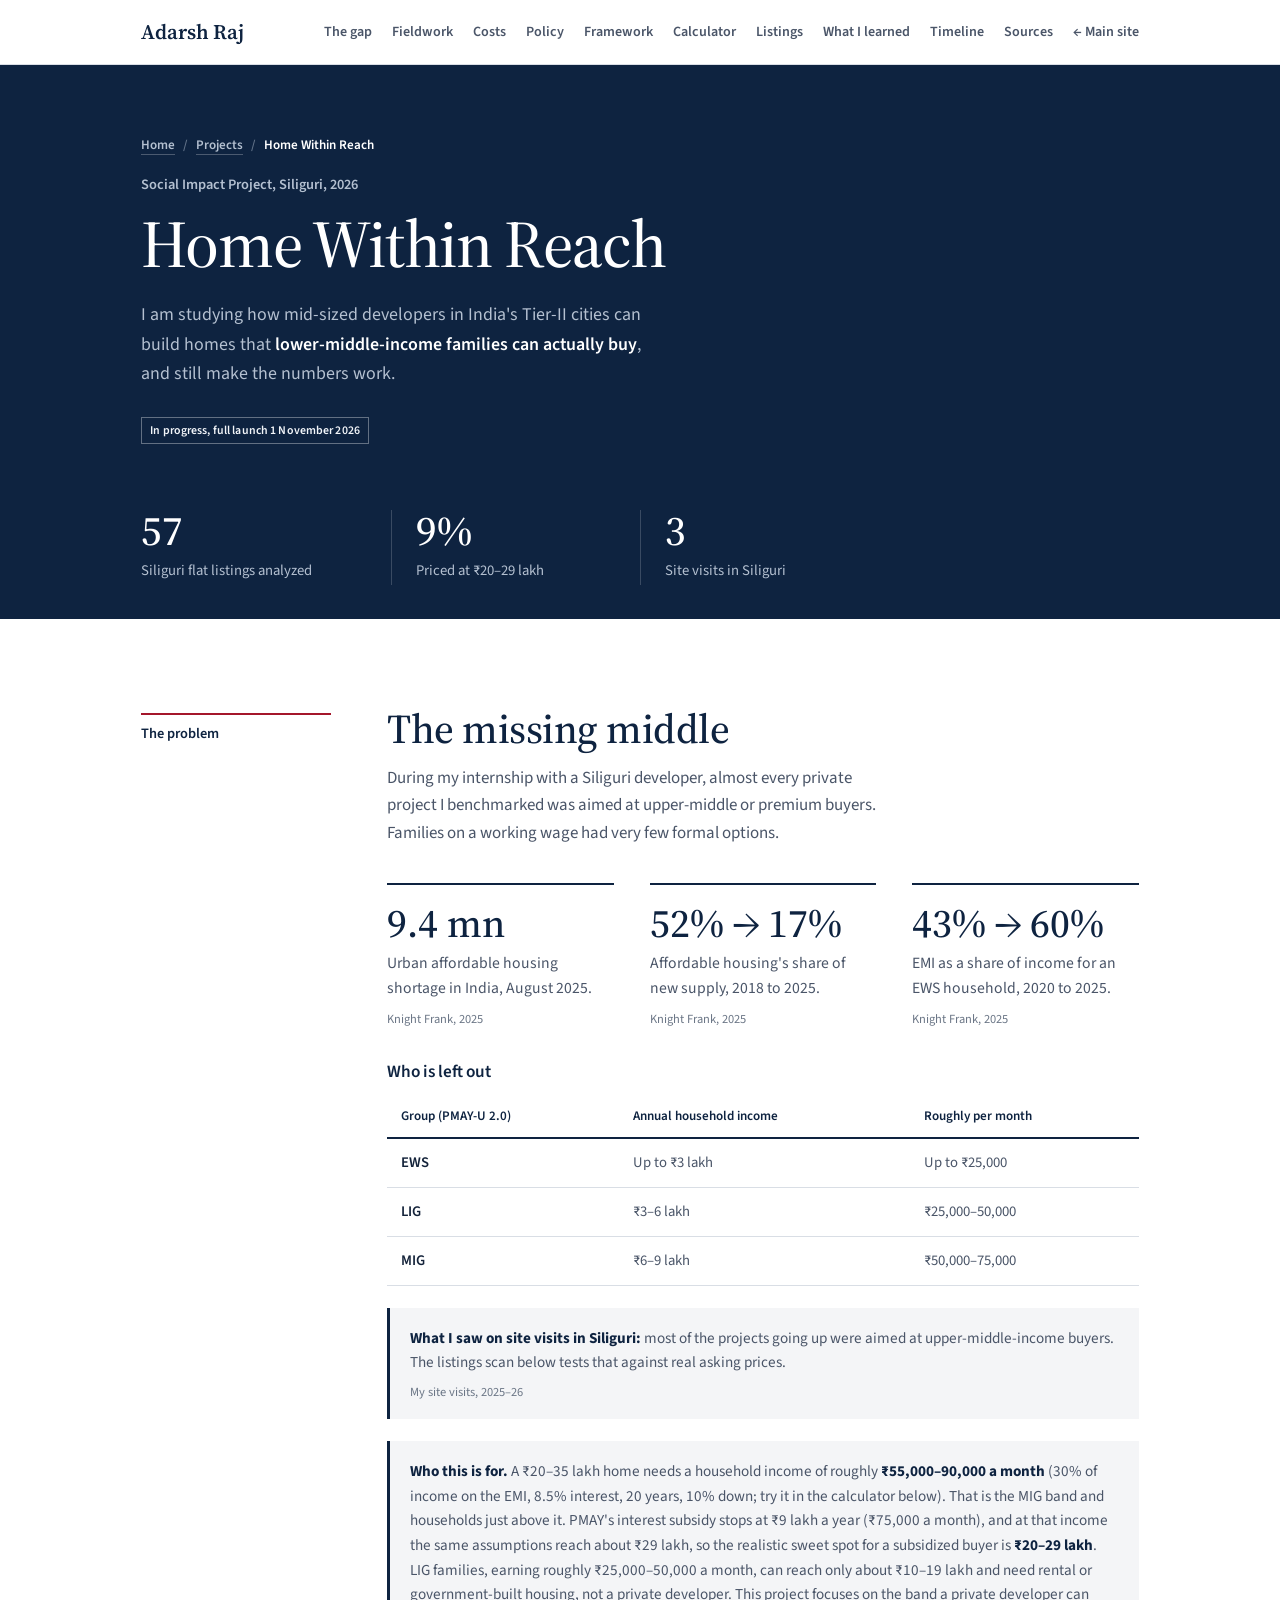
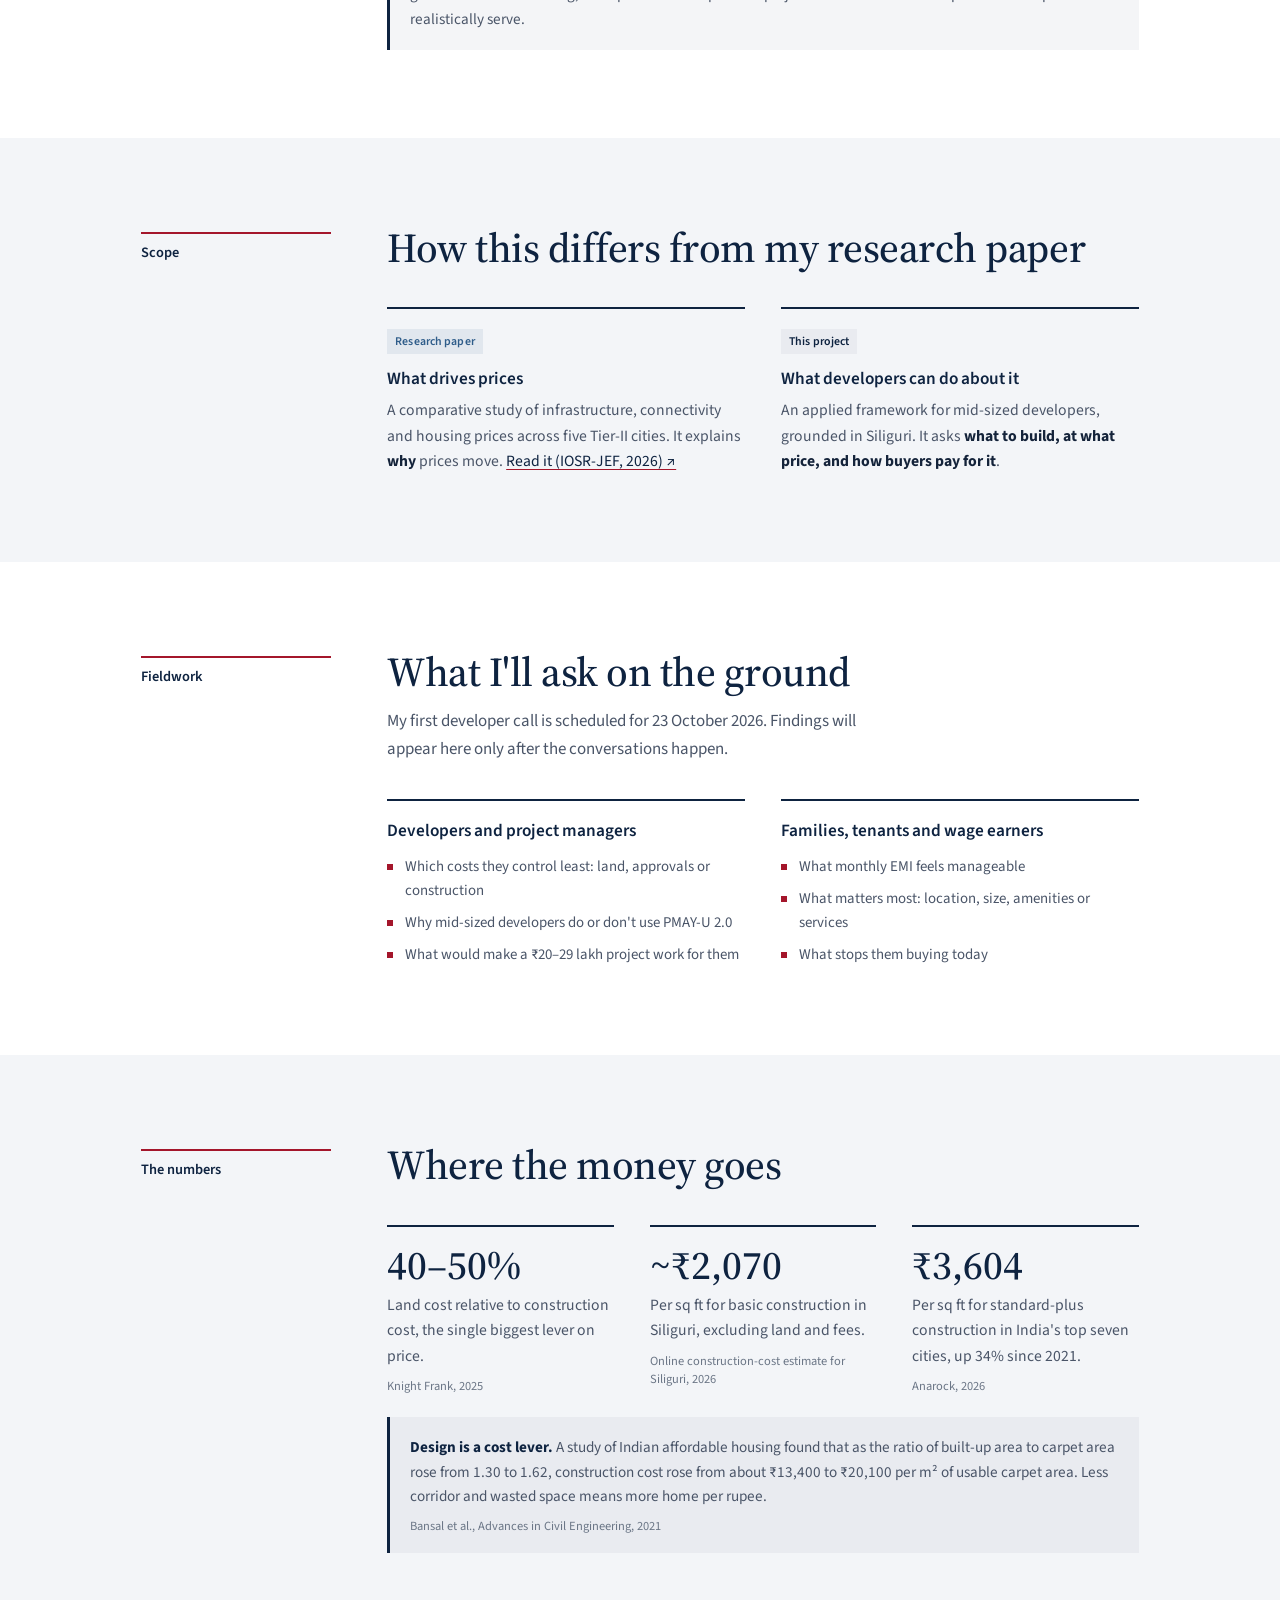
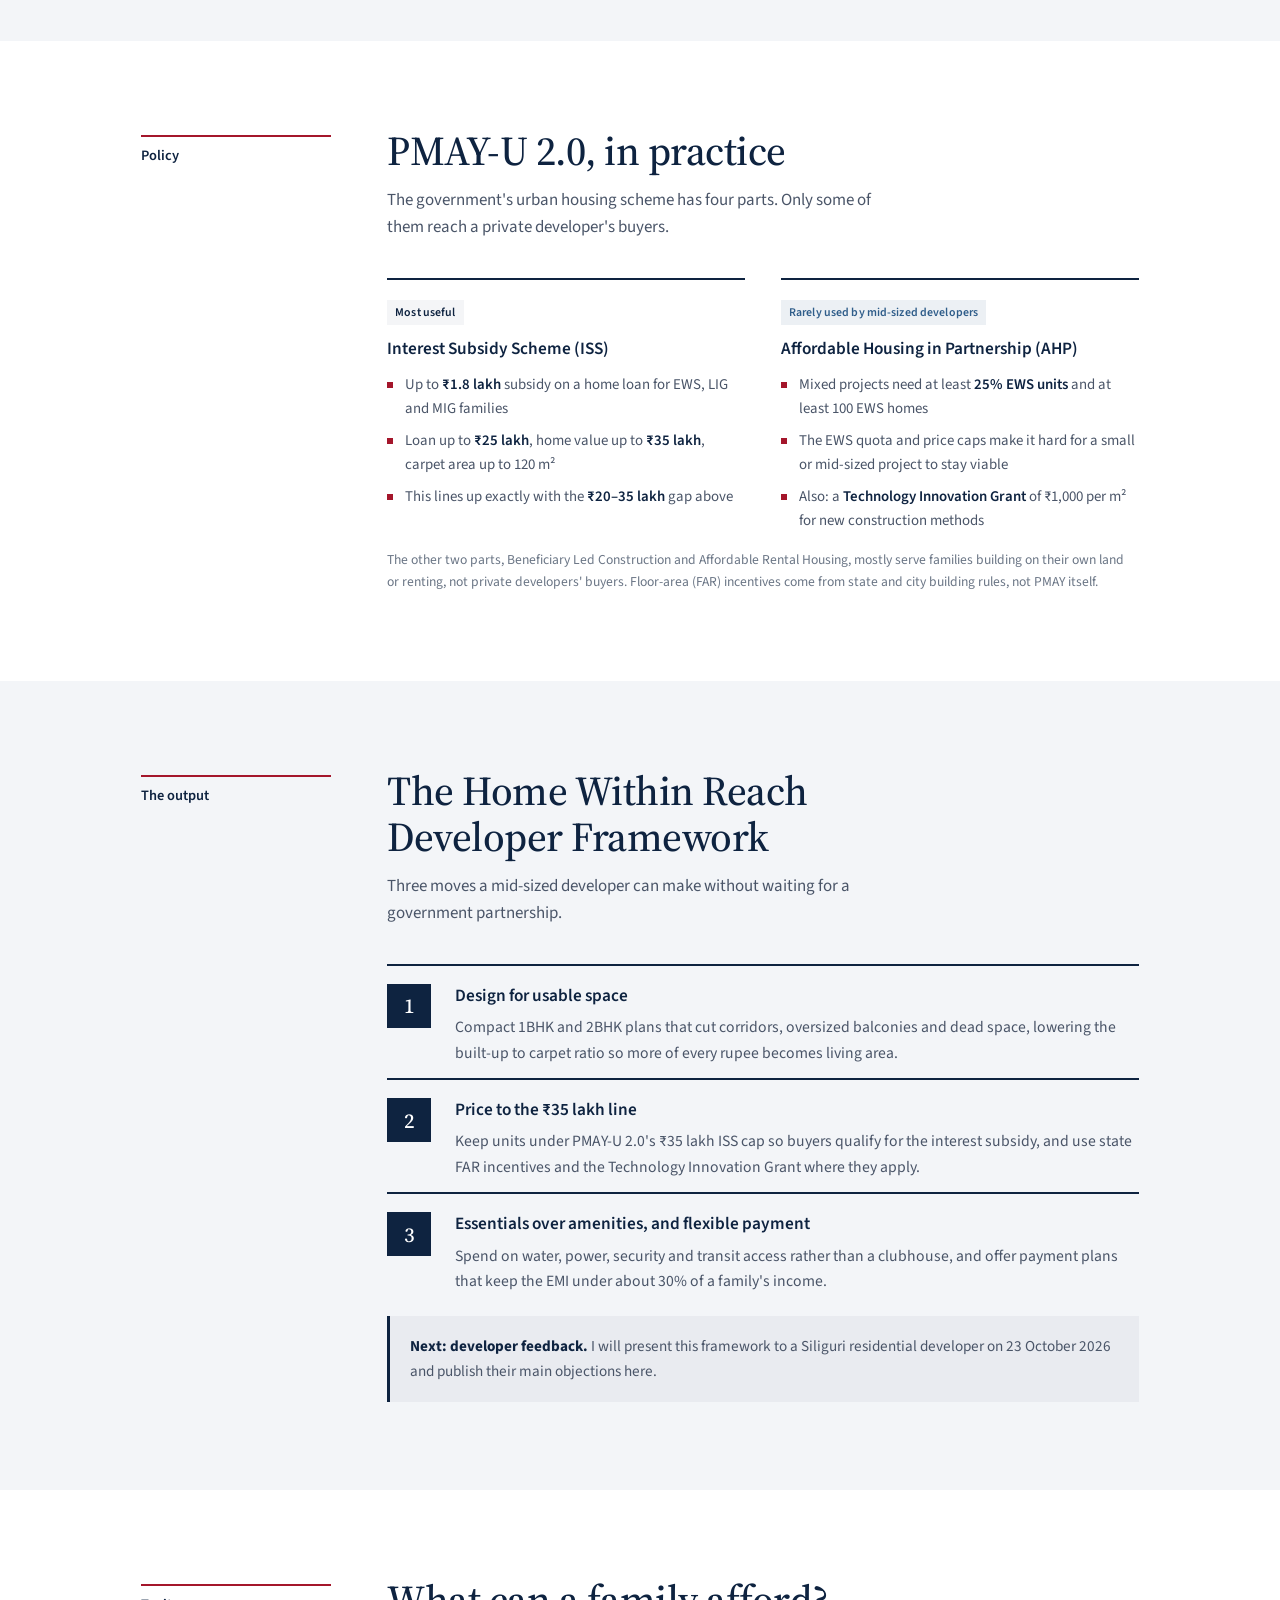
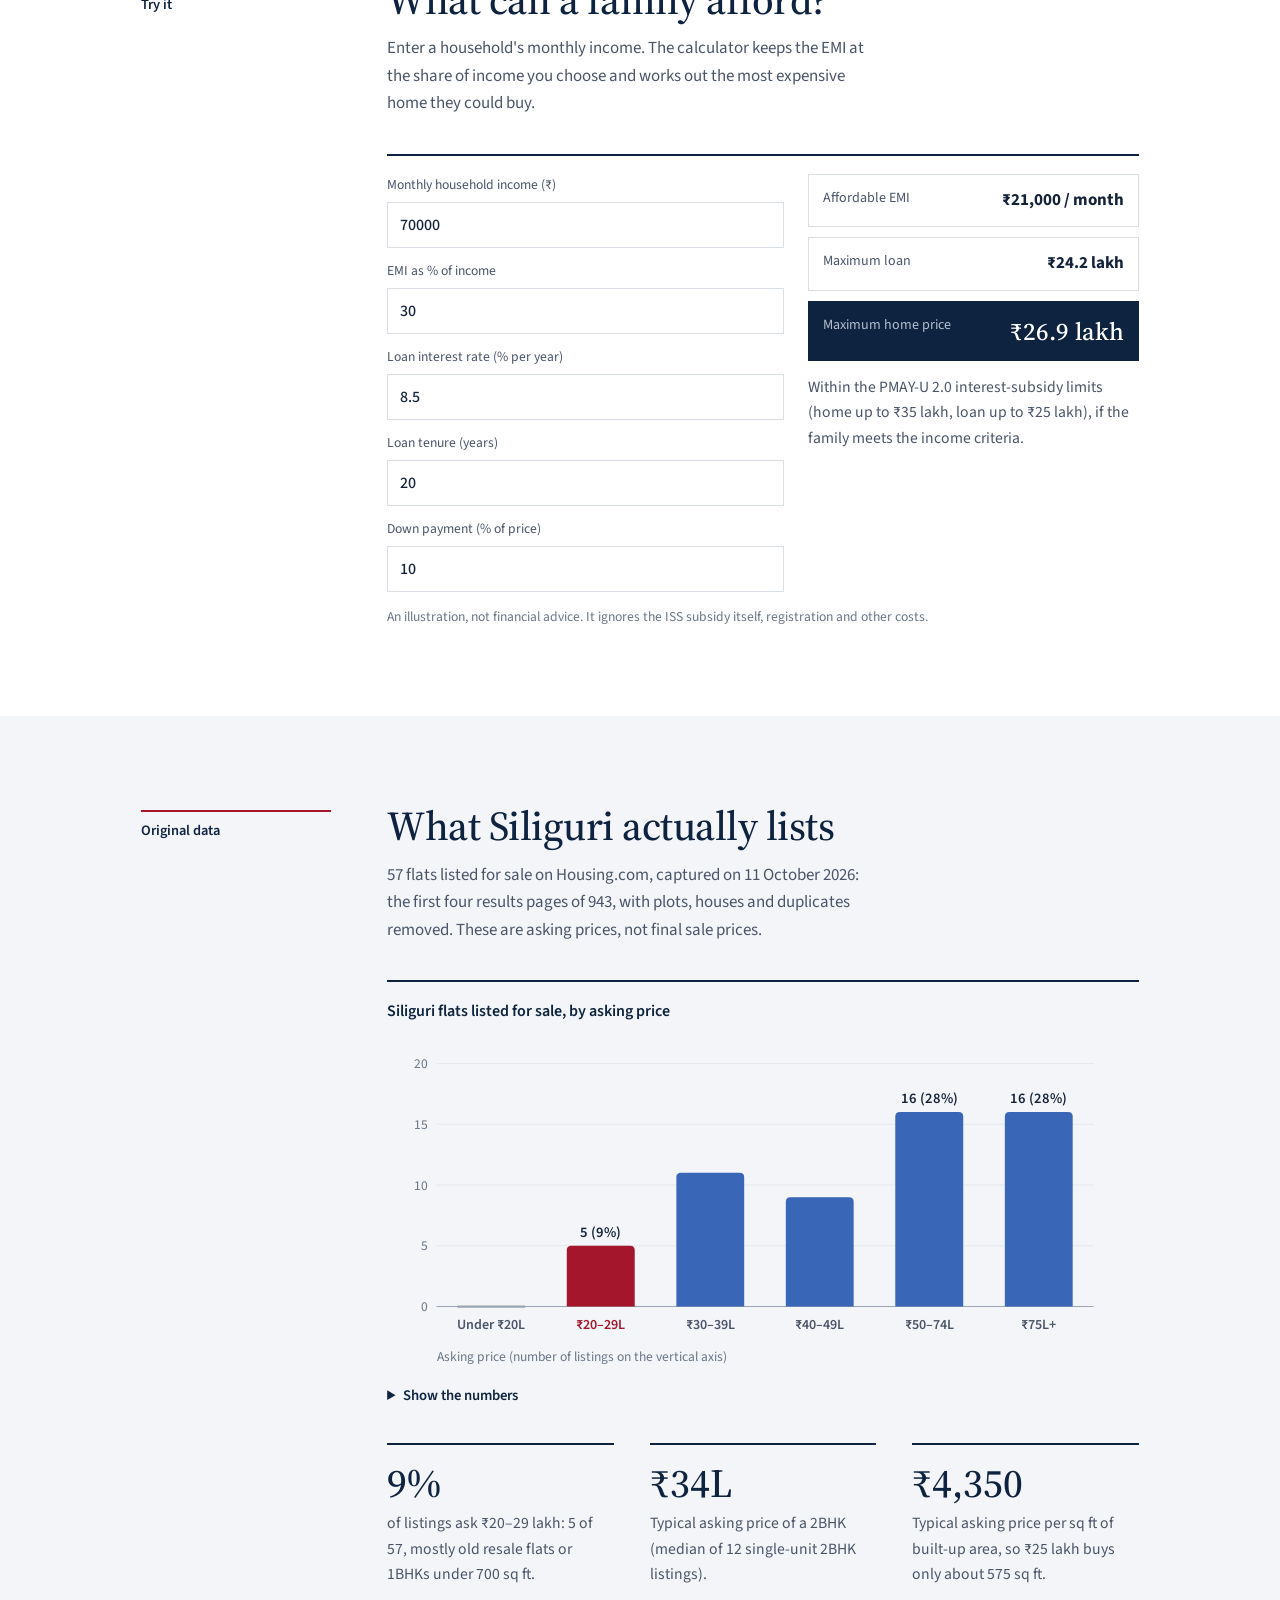
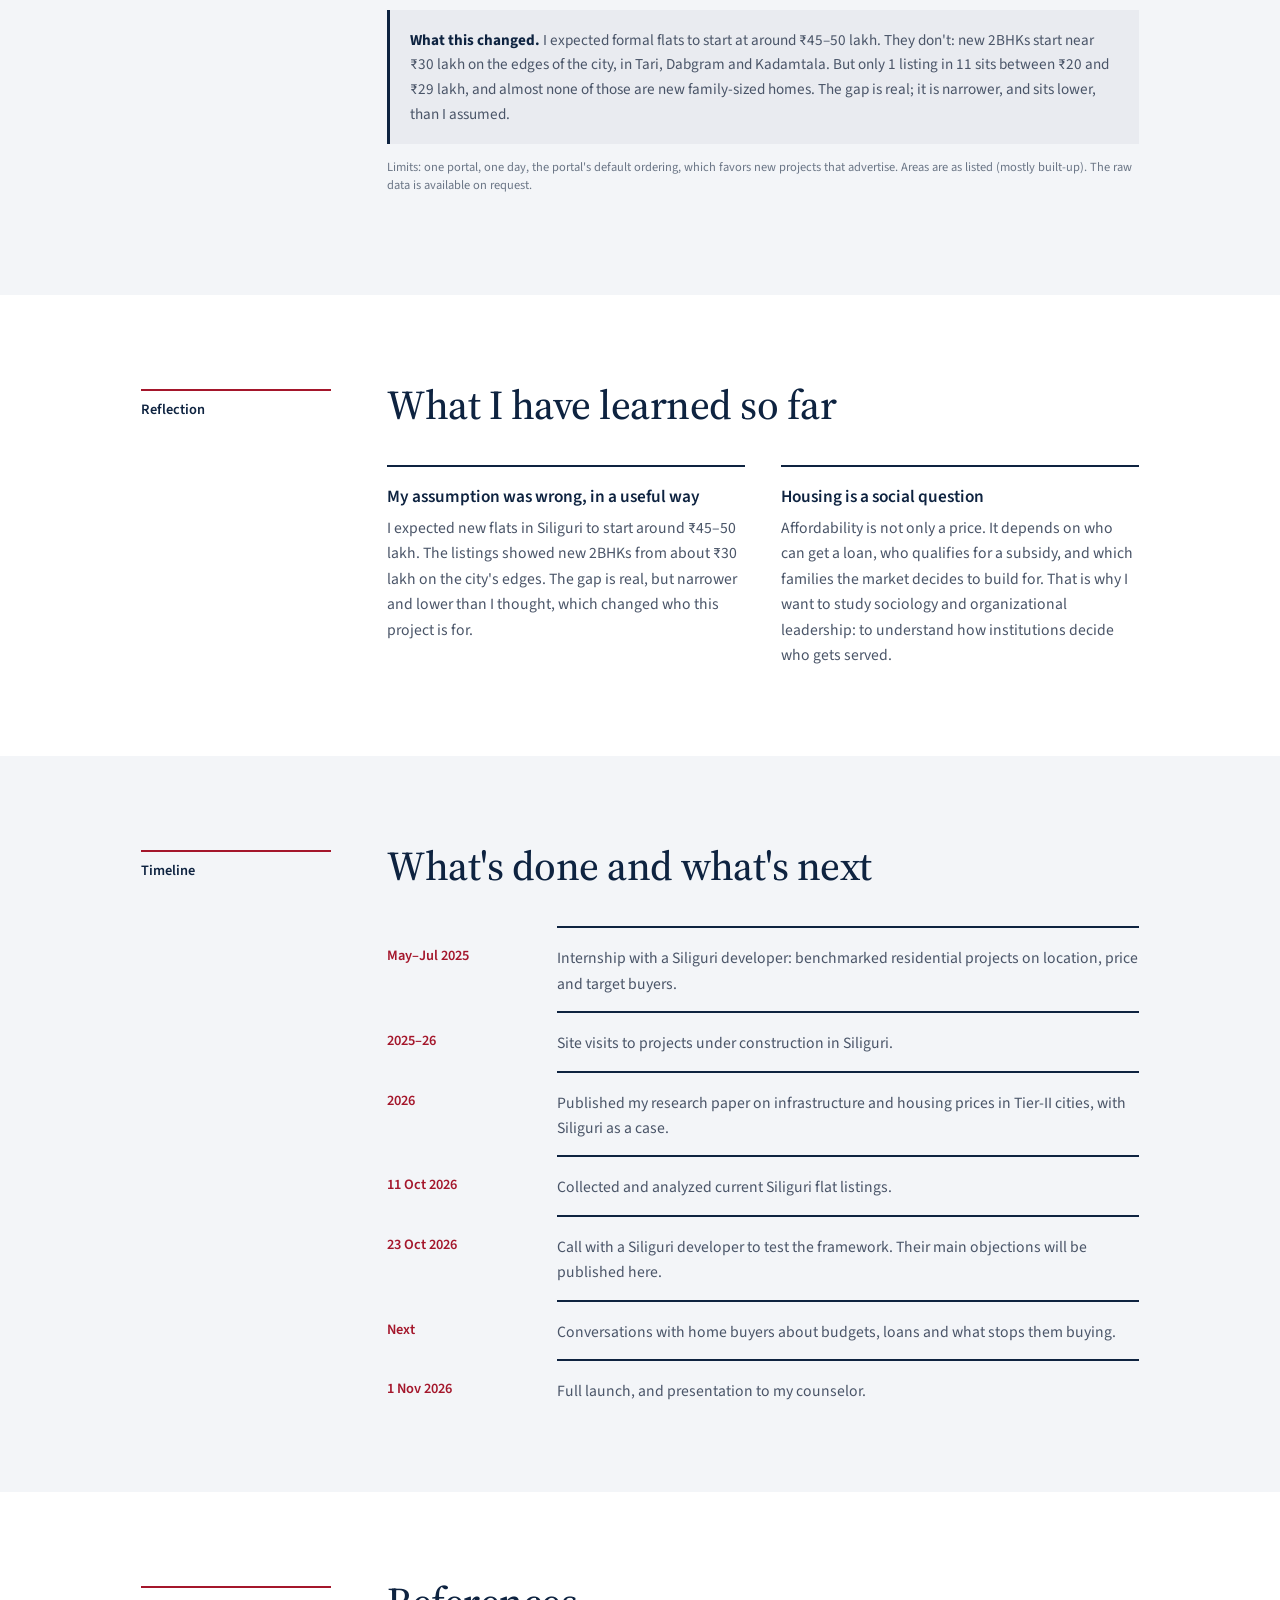
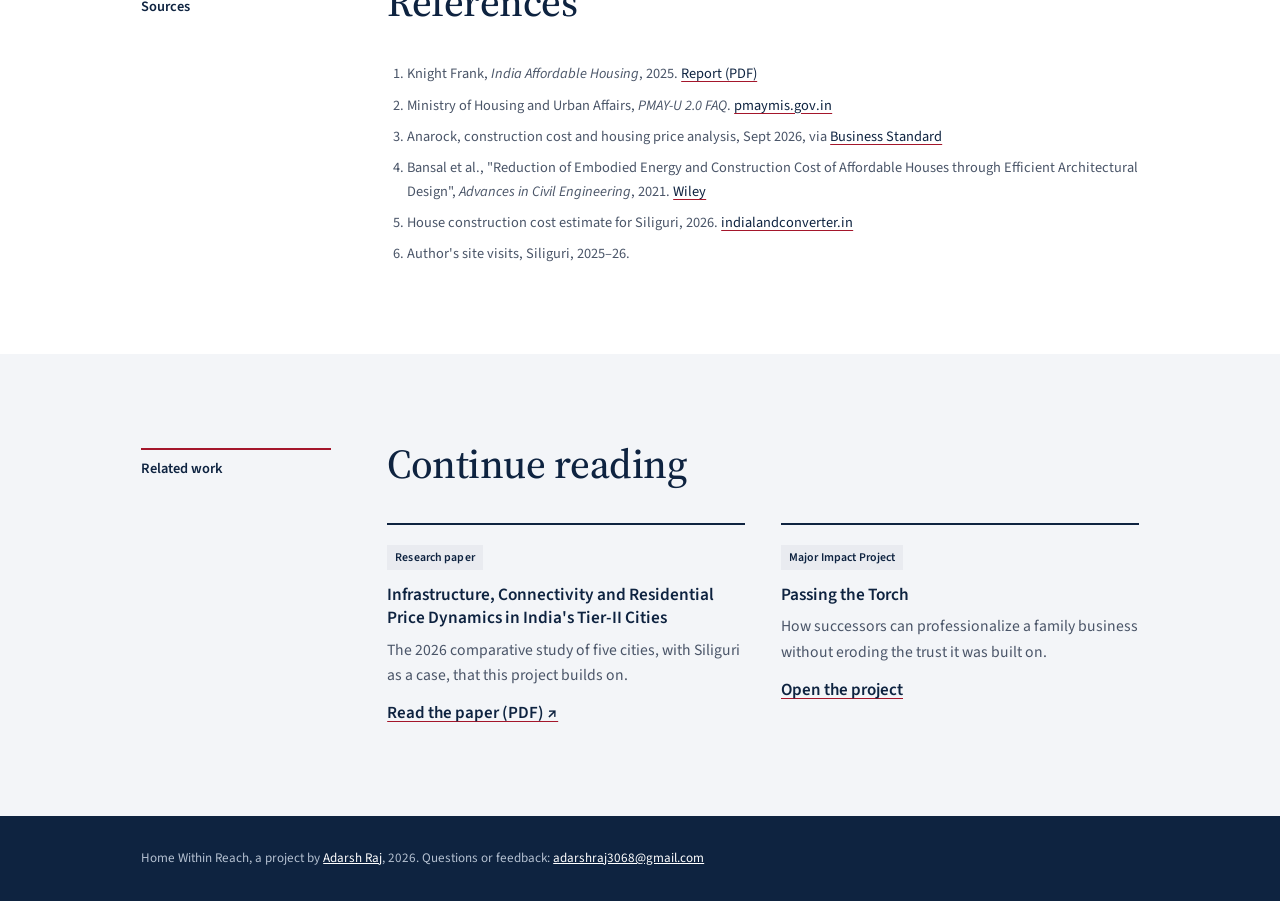
==== commit 8207b52c: "Add files via upload" ====
--- a/home-within-reach/index.html
+++ b/home-within-reach/index.html
@@ -3,7 +3,7 @@
 <head>
 <meta charset="utf-8">
 <meta name="viewport" content="width=device-width, initial-scale=1, viewport-fit=cover">
-<title>Home Within Reach | Adarsh Raj</title>
+<title>Home Within Reach: Affordable Housing in Siliguri, India</title>
 <link rel="icon" href="/favicon.ico" sizes="any">
 <link rel="icon" href="/icon-192.png" type="image/png" sizes="192x192">
 <link rel="apple-touch-icon" href="/apple-touch-icon.png">
@@ -12,8 +12,8 @@
 <link rel="canonical" href="https://adarshraj.co.in/home-within-reach/">
 <meta property="og:type" content="article">
 <meta property="og:site_name" content="Adarsh Raj">
-<meta property="og:title" content="Home Within Reach | Adarsh Raj">
-<meta property="og:description" content="Adarsh Raj's Social Impact Project on affordable housing in Siliguri: a listings scan, site visits and a framework for Tier-II developers.">
+<meta property="og:title" content="Home Within Reach: Affordable Housing in Siliguri, India">
+<meta property="og:description" content="Why so few new homes in Siliguri are within reach of lower-middle-income families: a listings scan, site visits, a PMAY-U review and a developer framework.">
 <meta property="og:url" content="https://adarshraj.co.in/home-within-reach/">
 <meta property="og:image" content="https://adarshraj.co.in/img/og-home-within-reach.png">
 <meta property="og:image:width" content="1200">
@@ -21,11 +21,11 @@
 <meta property="og:image:alt" content="Home Within Reach: a project by Adarsh Raj">
 <meta property="og:locale" content="en_IN">
 <meta name="twitter:card" content="summary_large_image">
-<meta name="twitter:title" content="Home Within Reach | Adarsh Raj">
-<meta name="twitter:description" content="Adarsh Raj's Social Impact Project on affordable housing in Siliguri: a listings scan, site visits and a framework for Tier-II developers.">
+<meta name="twitter:title" content="Home Within Reach: Affordable Housing in Siliguri, India">
+<meta name="twitter:description" content="Why so few new homes in Siliguri are within reach of lower-middle-income families: a listings scan, site visits, a PMAY-U review and a developer framework.">
 <meta name="twitter:image" content="https://adarshraj.co.in/img/og-home-within-reach.png">
-<script type="application/ld+json">{"@context":"https://schema.org","@graph":[{"@type":"Article","headline":"Home Within Reach","description":"Adarsh Raj's Social Impact Project on affordable housing in Siliguri: a listings scan, site visits and a framework for Tier-II developers.","url":"https://adarshraj.co.in/home-within-reach/","datePublished":"2026-10-11","dateModified":"2026-10-11","inLanguage":"en-IN","image":"https://adarshraj.co.in/img/og-home-within-reach.png","author":{"@id":"https://adarshraj.co.in/#adarsh"},"about":"Affordable housing in Indian Tier-II cities","isPartOf":{"@type":"WebSite","url":"https://adarshraj.co.in/","name":"Adarsh Raj"}},{"@type":"Person","@id":"https://adarshraj.co.in/#adarsh","name":"Adarsh Raj","url":"https://adarshraj.co.in/","image":"https://adarshraj.co.in/img/adarsh.jpg","sameAs":["https://www.linkedin.com/in/adarshraj3068"]},{"@type":"BreadcrumbList","itemListElement":[{"@type":"ListItem","position":1,"name":"Home","item":"https://adarshraj.co.in/"},{"@type":"ListItem","position":2,"name":"Projects","item":"https://adarshraj.co.in/#impact"},{"@type":"ListItem","position":3,"name":"Home Within Reach","item":"https://adarshraj.co.in/home-within-reach/"}]}]}</script>
-<meta name="description" content="Adarsh Raj's Social Impact Project on affordable housing in Siliguri: a listings scan, site visits and a framework for Tier-II developers.">
+<script type="application/ld+json">{"@context":"https://schema.org","@graph":[{"@type":"Article","headline":"Home Within Reach","description":"Why so few new homes in Siliguri are within reach of lower-middle-income families: a listings scan, site visits, a PMAY-U review and a developer framework.","url":"https://adarshraj.co.in/home-within-reach/","datePublished":"2026-10-11","dateModified":"2026-10-11","inLanguage":"en-IN","image":"https://adarshraj.co.in/img/og-home-within-reach.png","author":{"@id":"https://adarshraj.co.in/#adarsh"},"about":"Affordable housing in Indian Tier-II cities","isPartOf":{"@type":"WebSite","url":"https://adarshraj.co.in/","name":"Adarsh Raj"}},{"@type":"Person","@id":"https://adarshraj.co.in/#adarsh","name":"Adarsh Raj","url":"https://adarshraj.co.in/","image":"https://adarshraj.co.in/img/adarsh.jpg","sameAs":["https://www.linkedin.com/in/adarshraj3068"]},{"@type":"BreadcrumbList","itemListElement":[{"@type":"ListItem","position":1,"name":"Home","item":"https://adarshraj.co.in/"},{"@type":"ListItem","position":2,"name":"Projects","item":"https://adarshraj.co.in/#impact"},{"@type":"ListItem","position":3,"name":"Home Within Reach","item":"https://adarshraj.co.in/home-within-reach/"}]}]}</script>
+<meta name="description" content="Why so few new homes in Siliguri are within reach of lower-middle-income families: a listings scan, site visits, a PMAY-U review and a developer framework.">
 <link rel="preconnect" href="https://fonts.googleapis.com">
 <link rel="preconnect" href="https://fonts.gstatic.com" crossorigin>
 <link rel="stylesheet" href="https://fonts.googleapis.com/css2?family=Source+Serif+4:opsz,wght@8..60,500;8..60,600&family=Source+Sans+3:wght@400;600;700&display=swap">
@@ -391,6 +391,16 @@
 .crumbs li+li::before{content:"/";margin-right:8px;opacity:.5}
 .crumbs [aria-current]{color:#fff}
 .rel .card a.more{display:inline-block;margin-top:12px;font-weight:600;color:var(--navy);text-decoration-color:var(--crimson);text-underline-offset:3px}
+
+/* site-visit photos: shown only once real photos are uploaded */
+.sitephotos{margin-top:44px}
+.sitephotos h3{font:500 1.4rem/1.2 var(--display);color:var(--navy);margin:0 0 6px}
+.sitephotos > p{margin:0 0 18px;color:var(--muted)}
+.photogrid{display:grid;grid-template-columns:repeat(3,minmax(0,1fr));gap:16px}
+.photogrid figure{margin:0}
+.photogrid img{display:block;width:100%;height:auto;aspect-ratio:4/3;object-fit:cover;background:var(--bg2)}
+.photogrid figcaption{margin-top:8px;font-size:.88rem;line-height:1.45;color:var(--dim)}
+@media (max-width:620px){.photogrid{grid-template-columns:minmax(0,1fr)}}
 </style>
 </head>
 <body>
@@ -398,7 +408,7 @@
 <nav aria-label="Sections"><div class="wrap">
   <a class="brand" href="../">Adarsh <span>Raj</span></a>
   <div class="links">
-    <a href="#gap">The gap</a><a href="#field">Fieldwork</a><a href="#costs">Costs</a><a href="#policy">Policy</a><a href="#framework">Framework</a><a href="#calculator">Calculator</a><a href="#market">Listings</a><a href="#next">Next</a><a href="#sources">Sources</a><a href="../">← Main site</a>
+    <a href="#gap">The gap</a><a href="#field">Fieldwork</a><a href="#costs">Costs</a><a href="#policy">Policy</a><a href="#framework">Framework</a><a href="#calculator">Calculator</a><a href="#market">Listings</a><a href="#learned">What I learned</a><a href="#next">Timeline</a><a href="#sources">Sources</a><a href="../">← Main site</a>
   </div>
 </div></nav>
 
@@ -409,19 +419,19 @@
       <ol class="crumbs" aria-label="Breadcrumb"><li><a href="../">Home</a></li><li><a href="../#impact">Projects</a></li><li><span aria-current="page">Home Within Reach</span></li></ol>
       <div class="eyebrow">Social Impact Project, Siliguri, 2026</div>
       <h1>Home <em>Within Reach</em></h1>
-      <p class="lede">How mid-sized developers in India's Tier-II cities can build homes that <b>lower-middle-income families can actually buy</b>, and still make the numbers work.</p>
+      <p class="lede">I am studying how mid-sized developers in India's Tier-II cities can build homes that <b>lower-middle-income families can actually buy</b>, and still make the numbers work.</p>
       <div class="ctas"><span class="pill">In progress, full launch 1 November 2026</span></div>
     </div>
   </header>
   <div class="stats" role="list">
-    <div class="stat" role="listitem"><b>57</b><span>Siliguri flat listings analysed</span></div>
+    <div class="stat" role="listitem"><b>57</b><span>Siliguri flat listings analyzed</span></div>
     <div class="stat" role="listitem"><b>9%</b><span>Priced at ₹20–29 lakh</span></div>
     <div class="stat" role="listitem"><b>3</b><span>Site visits in Siliguri</span></div>
   </div>
 </div>
 
 <section id="gap"><div class="wrap">
-  <div class="head"><div class="eyebrow">The problem</div><h2>The missing <em>middle</em></h2><p>During my internship with a Siliguri developer, almost every private project I benchmarked was aimed at upper-middle or premium buyers. Families earning a working wage were left choosing between informal housing and nothing.</p></div>
+  <div class="head"><div class="eyebrow">The problem</div><h2>The missing <em>middle</em></h2><p>During my internship with a Siliguri developer, almost every private project I benchmarked was aimed at upper-middle or premium buyers. Families on a working wage had very few formal options.</p></div>
   <div class="grid3">
     <div class="card"><div class="big">9.4 mn</div><p>Urban affordable housing shortage in India, August 2025. <span class="src">Knight Frank, 2025</span></p></div>
     <div class="card"><div class="big">52% → 17%</div><p>Affordable housing's share of new supply, 2018 to 2025. <span class="src">Knight Frank, 2025</span></p></div>
@@ -437,7 +447,7 @@
     </tbody>
   </table></div>
   <div class="callout"><b>What I saw on site visits in Siliguri:</b> most of the projects going up were aimed at upper-middle-income buyers. The listings scan below tests that against real asking prices. <span class="src">My site visits, 2025–26</span></div>
-  <div class="callout"><b>Who this is for.</b> A ₹20–35 lakh home needs a household income of roughly <b>₹55,000–90,000 a month</b> (30% of income on the EMI, 8.5% interest, 20 years, 10% down; try it in the calculator below). That is the MIG band and households just above it. PMAY's interest subsidy stops at ₹9 lakh a year (₹75,000 a month), and at that income the same assumptions reach about ₹29 lakh, so the realistic sweet spot for a subsidised buyer is <b>₹20–29 lakh</b>. LIG families, earning roughly ₹25,000–50,000 a month, can reach only about ₹10–19 lakh and need rental or government-built housing, not a private developer. This project focuses on the band a private developer can realistically serve.</div>
+  <div class="callout"><b>Who this is for.</b> A ₹20–35 lakh home needs a household income of roughly <b>₹55,000–90,000 a month</b> (30% of income on the EMI, 8.5% interest, 20 years, 10% down; try it in the calculator below). That is the MIG band and households just above it. PMAY's interest subsidy stops at ₹9 lakh a year (₹75,000 a month), and at that income the same assumptions reach about ₹29 lakh, so the realistic sweet spot for a subsidized buyer is <b>₹20–29 lakh</b>. LIG families, earning roughly ₹25,000–50,000 a month, can reach only about ₹10–19 lakh and need rental or government-built housing, not a private developer. This project focuses on the band a private developer can realistically serve.</div>
 </div></section>
 
 <section id="different"><div class="wrap">
@@ -449,7 +459,7 @@
 </div></section>
 
 <section id="field"><div class="wrap">
-  <div class="head"><div class="eyebrow">Fieldwork</div><h2>What I'll <em>ask on the ground</em></h2><p>Conversations planned for October 2026. Findings will appear here only once they've happened.</p></div>
+  <div class="head"><div class="eyebrow">Fieldwork</div><h2>What I'll <em>ask on the ground</em></h2><p>My first developer call is scheduled for 23 October 2026. Findings will appear here only after the conversations happen.</p></div>
   <div class="grid2">
     <div class="card"><h3>Developers and project managers</h3><ul class="clean">
       <li>Which costs they control least: land, approvals or construction</li>
@@ -462,6 +472,11 @@
       <li>What stops them buying today</li>
     </ul></div>
   </div>
+  <div class="sitephotos" id="sitephotos" hidden>
+    <h3>From my site visits</h3>
+    <p>Residential projects under construction that I visited in Siliguri, 2025–26.</p>
+    <div class="photogrid" id="photogrid"></div>
+  </div>
 </div></section>
 
 <section id="costs"><div class="wrap">
@@ -484,7 +499,7 @@
     </ul></div>
     <div class="card"><span class="pill blue">Rarely used by mid-sized developers</span><h3 style="margin-top:12px">Affordable Housing in Partnership (AHP)</h3><ul class="clean">
       <li>Mixed projects need at least <b>25% EWS units</b> and at least 100 EWS homes</li>
-      <li>Developers I spoke to found the approvals and price caps hard to make viable</li>
+      <li>The EWS quota and price caps make it hard for a small or mid-sized project to stay viable</li>
       <li>Also: a <b>Technology Innovation Grant</b> of ₹1,000 per m² for new construction methods</li>
     </ul></div>
   </div>
@@ -498,7 +513,7 @@
     <div class="card step"><div class="n">2</div><div><h3>Price to the ₹35 lakh line</h3><p>Keep units under PMAY-U 2.0's ₹35 lakh ISS cap so buyers qualify for the interest subsidy, and use state FAR incentives and the Technology Innovation Grant where they apply.</p></div></div>
     <div class="card step"><div class="n">3</div><div><h3>Essentials over amenities, and flexible payment</h3><p>Spend on water, power, security and transit access rather than a clubhouse, and offer payment plans that keep the EMI under about 30% of a family's income.</p></div></div>
   </div>
-  <div class="callout"><b>Next: developer feedback.</b> I will present this framework to a Siliguri residential developer before launch and publish their main objections here.</div>
+  <div class="callout"><b>Next: developer feedback.</b> I will present this framework to a Siliguri residential developer on 23 October 2026 and publish their main objections here.</div>
 </div></section>
 
 <section id="calculator"><div class="wrap">
@@ -534,15 +549,27 @@
     <div class="card"><div class="big">₹4,350</div><p>Typical asking price per sq ft of built-up area, so ₹25 lakh buys only about 575 sq ft.</p></div>
   </div>
   <div class="callout"><b>What this changed.</b> I expected formal flats to start at around ₹45–50 lakh. They don't: new 2BHKs start near ₹30 lakh on the edges of the city, in Tari, Dabgram and Kadamtala. But only 1 listing in 11 sits between ₹20 and ₹29 lakh, and almost none of those are new family-sized homes. The gap is real; it is narrower, and sits lower, than I assumed.</div>
-  <p class="src" style="margin-top:14px">Limits: one portal, one day, the portal's default ordering, which favours new projects that advertise. Areas are as listed (mostly built-up). The raw data is available on request.</p>
+  <p class="src" style="margin-top:14px">Limits: one portal, one day, the portal's default ordering, which favors new projects that advertise. Areas are as listed (mostly built-up). The raw data is available on request.</p>
+</div></section>
+
+<section id="learned"><div class="wrap">
+  <div class="head"><div class="eyebrow">Reflection</div><h2>What I have learned so far</h2></div>
+  <div class="grid2">
+    <div class="card"><h3>My assumption was wrong, in a useful way</h3><p>I expected new flats in Siliguri to start around ₹45–50 lakh. The listings showed new 2BHKs from about ₹30 lakh on the city's edges. The gap is real, but narrower and lower than I thought, which changed who this project is for.</p></div>
+    <div class="card"><h3>Housing is a social question</h3><p>Affordability is not only a price. It depends on who can get a loan, who qualifies for a subsidy, and which families the market decides to build for. That is why I want to study sociology and organizational leadership: to understand how institutions decide who gets served.</p></div>
+  </div>
 </div></section>
 
 <section id="next"><div class="wrap">
-  <div class="head"><div class="eyebrow">Status</div><h2>What's <em>next</em></h2></div>
+  <div class="head"><div class="eyebrow">Timeline</div><h2>What's <em>done</em> and what's <em>next</em></h2></div>
   <div class="list">
-    <div class="row"><div class="when">By 20 Oct 2026</div><div class="card"><p style="margin:0">Hold conversations with Siliguri developers and home buyers.</p></div></div>
-    <div class="row"><div class="when">By 25 Oct 2026</div><div class="card"><p style="margin:0">Present the framework to a Siliguri developer and add their feedback.</p></div></div>
-    <div class="row"><div class="when">1 Nov 2026</div><div class="card"><p style="margin:0">Full launch, and presentation to my counsellor.</p></div></div>
+    <div class="row"><div class="when">May–Jul 2025</div><div class="card"><p style="margin:0">Internship with a Siliguri developer: benchmarked residential projects on location, price and target buyers.</p></div></div>
+    <div class="row"><div class="when">2025–26</div><div class="card"><p style="margin:0">Site visits to projects under construction in Siliguri.</p></div></div>
+    <div class="row"><div class="when">2026</div><div class="card"><p style="margin:0">Published my research paper on infrastructure and housing prices in Tier-II cities, with Siliguri as a case.</p></div></div>
+    <div class="row"><div class="when">11 Oct 2026</div><div class="card"><p style="margin:0">Collected and analyzed current Siliguri flat listings.</p></div></div>
+    <div class="row"><div class="when">23 Oct 2026</div><div class="card"><p style="margin:0">Call with a Siliguri developer to test the framework. Their main objections will be published here.</p></div></div>
+    <div class="row"><div class="when">Next</div><div class="card"><p style="margin:0">Conversations with home buyers about budgets, loans and what stops them buying.</p></div></div>
+    <div class="row"><div class="when">1 Nov 2026</div><div class="card"><p style="margin:0">Full launch, and presentation to my counselor.</p></div></div>
   </div>
 </div></section>
 
@@ -559,11 +586,11 @@
 </div></section>
 <section id="related" class="rel"><div class="wrap">
   <div class="head"><div class="eyebrow">Related work</div><h2>Continue reading</h2></div>
-  <div class="grid2"><div class="card"><span class="pill">Research paper</span><h3 style="margin-top:12px">Infrastructure, Connectivity and Residential Price Dynamics in India's Tier-II Cities</h3><p>The 2026 comparative study of five cities, with Siliguri as a case, that this project builds on.</p><a class="more" href="https://www.iosrjournals.org/iosr-jef/papers/Vol17-Issue3/Ser-1/O170301120195.pdf" target="_blank" rel="noopener">Read the paper (PDF) ↗</a></div><div class="card"><span class="pill">Major Impact Project</span><h3 style="margin-top:12px">Passing the Torch</h3><p>How successors can professionalise a family business without eroding the trust it was built on.</p><a class="more" href="../passing-the-torch/">Open the project</a></div></div>
+  <div class="grid2"><div class="card"><span class="pill">Research paper</span><h3 style="margin-top:12px">Infrastructure, Connectivity and Residential Price Dynamics in India's Tier-II Cities</h3><p>The 2026 comparative study of five cities, with Siliguri as a case, that this project builds on.</p><a class="more" href="https://www.iosrjournals.org/iosr-jef/papers/Vol17-Issue3/Ser-1/O170301120195.pdf" target="_blank" rel="noopener">Read the paper (PDF) ↗</a></div><div class="card"><span class="pill">Major Impact Project</span><h3 style="margin-top:12px">Passing the Torch</h3><p>How successors can professionalize a family business without eroding the trust it was built on.</p><a class="more" href="../passing-the-torch/">Open the project</a></div></div>
 </div></section>
 </main>
 
-<footer><div class="wrap">Home Within Reach, a project by <a href="../">Adarsh Raj</a>, <span id="yr">2026</span></div></footer>
+<footer><div class="wrap">Home Within Reach, a project by <a href="../">Adarsh Raj</a>, <span id="yr">2026</span>. Questions or feedback: <a href="mailto:adarshraj3068@gmail.com">adarshraj3068@gmail.com</a></div></footer>
 
 <script>
 (function(){
@@ -592,5 +619,27 @@
 function show(g,e){var r=box.getBoundingClientRect(),b=g.querySelector('path,line').getBoundingClientRect();tip.textContent=g.dataset.tip;tip.hidden=false;tip.style.left=(b.left+b.width/2-r.left)+'px';tip.style.top=(b.top-r.top)+'px';}
 box.querySelectorAll('.bar').forEach(function(g){g.addEventListener('mouseenter',function(e){show(g,e)});g.addEventListener('focus',function(e){show(g,e)});g.addEventListener('mouseleave',function(){tip.hidden=true});g.addEventListener('blur',function(){tip.hidden=true});});})();
 </script>
+<script>
+/* Site-visit photos: add files at /img/site-1.jpg, site-2.jpg, site-3.jpg and they appear; missing files stay hidden. */
+(function(){
+  var photos=[
+    {src:'../img/site-1.jpg',alt:'A residential project under construction in Siliguri, photographed on a site visit',cap:'Site visit, Siliguri'},
+    {src:'../img/site-2.jpg',alt:'A residential project under construction in Siliguri, photographed on a site visit',cap:'Site visit, Siliguri'},
+    {src:'../img/site-3.jpg',alt:'A residential project under construction in Siliguri, photographed on a site visit',cap:'Site visit, Siliguri'}
+  ];
+  var wrap=document.getElementById('sitephotos'), grid=document.getElementById('photogrid');
+  if(!wrap||!grid) return;
+  photos.forEach(function(ph,i){
+    var im=new Image();
+    im.onload=function(){
+      var f=document.createElement('figure');
+      var el=document.createElement('img'); el.src=ph.src; el.alt=ph.alt; 
+      var c=document.createElement('figcaption'); c.textContent=ph.cap;
+      f.appendChild(el); f.appendChild(c); f.style.order=i; grid.appendChild(f); wrap.hidden=false;
+    };
+    im.src=ph.src;
+  });
+})();
+</script>
 </body>
 </html>
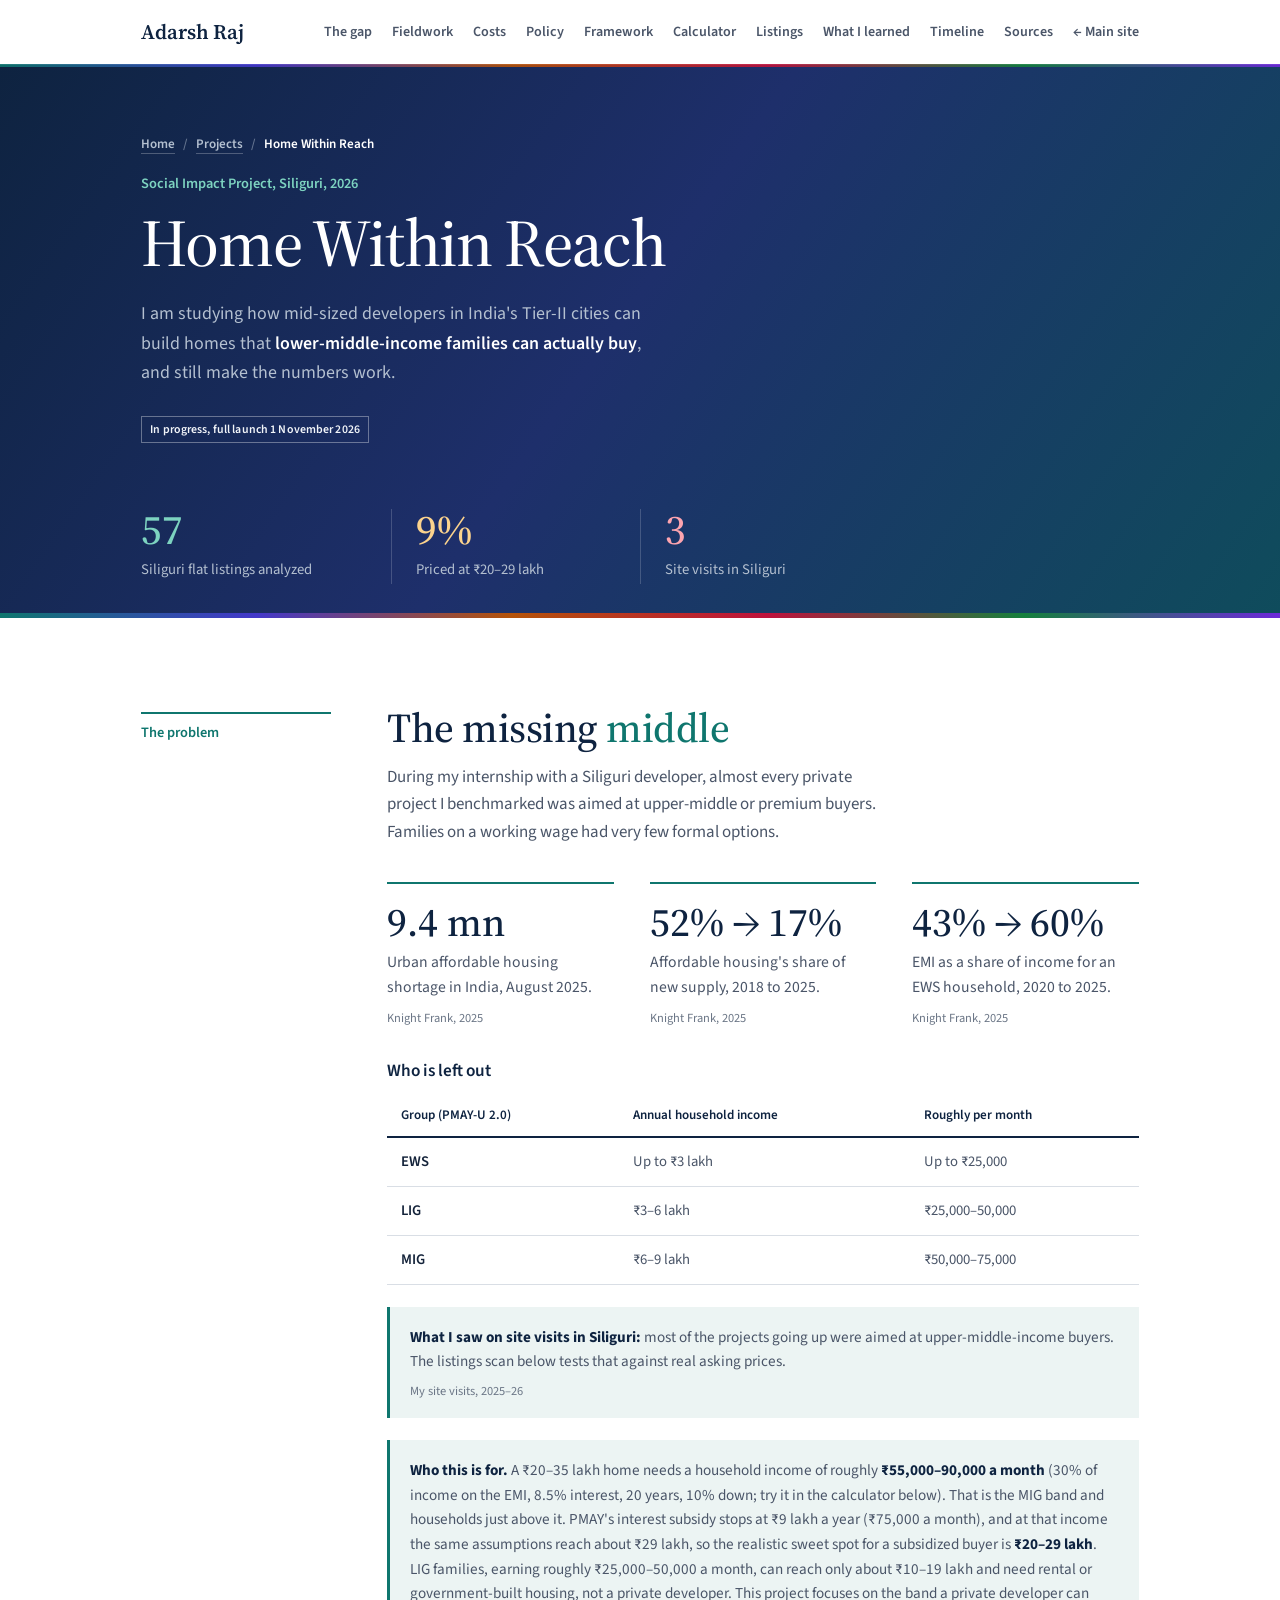
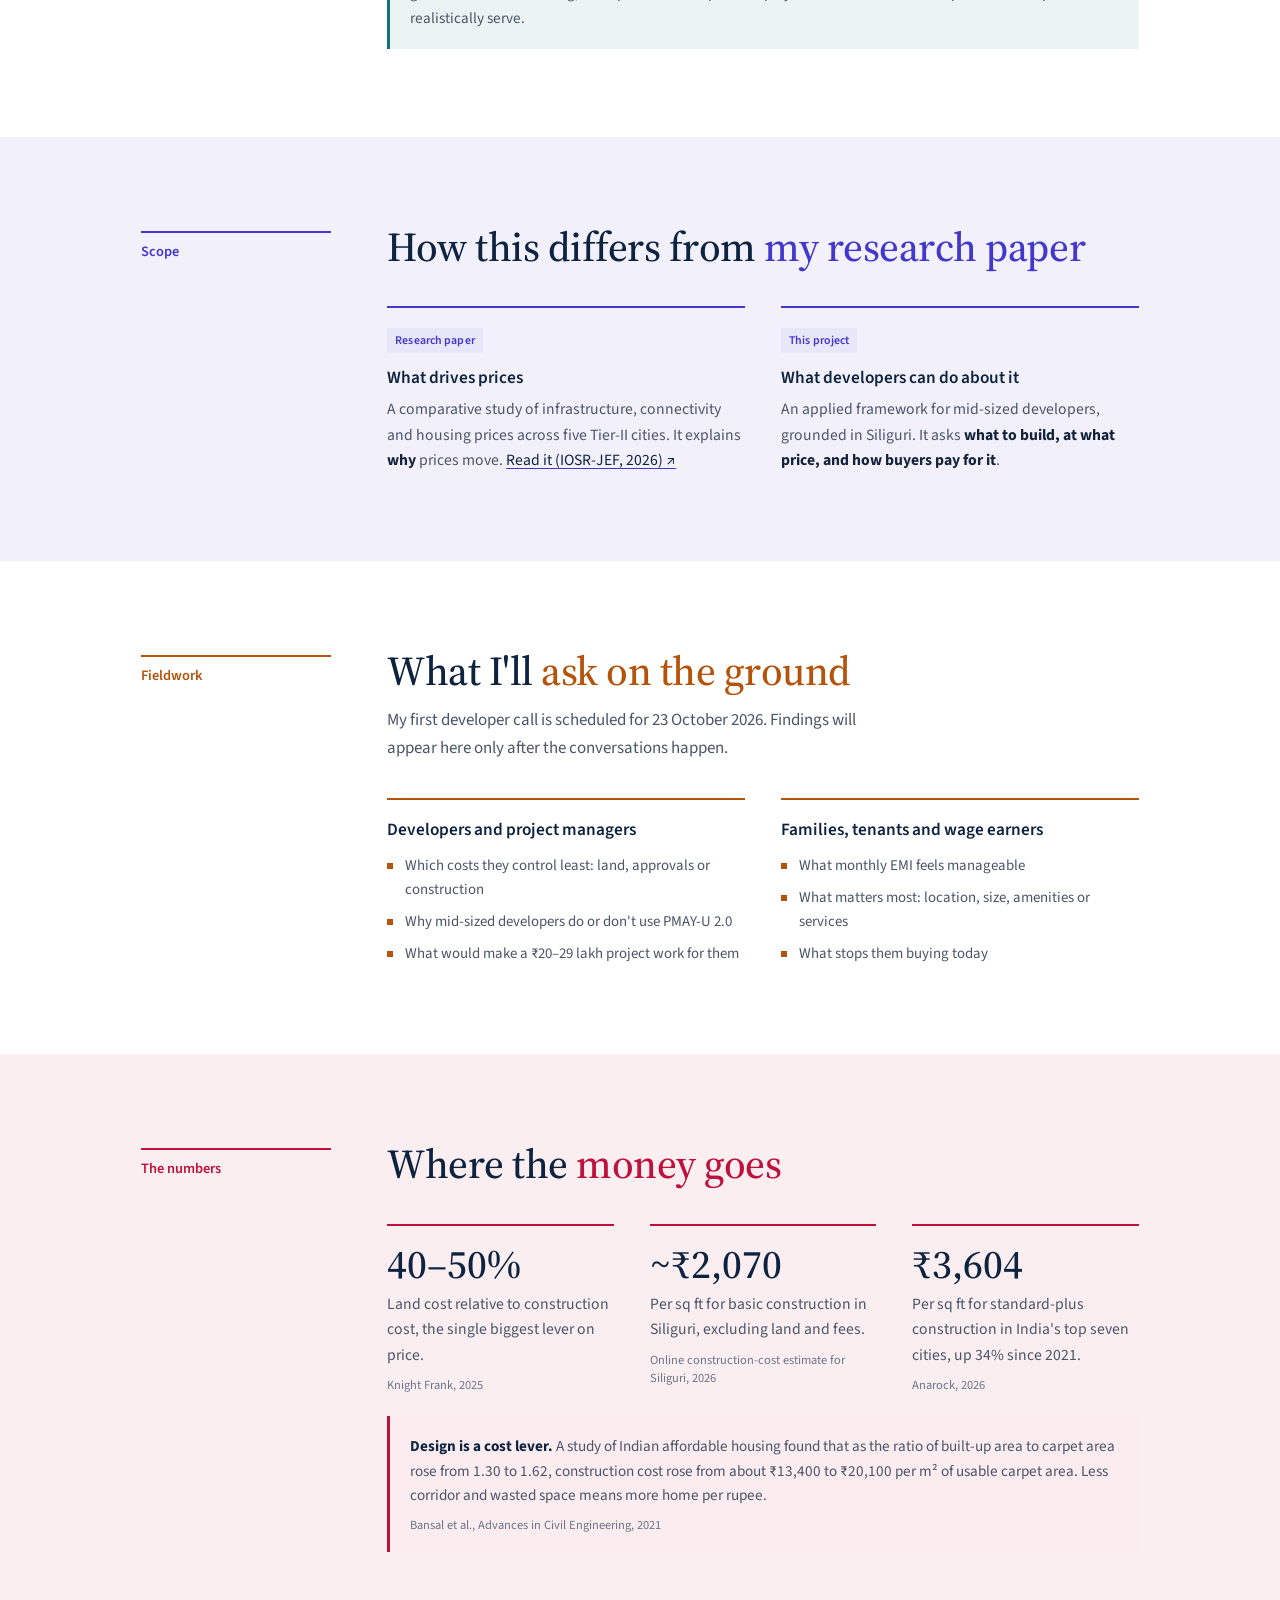
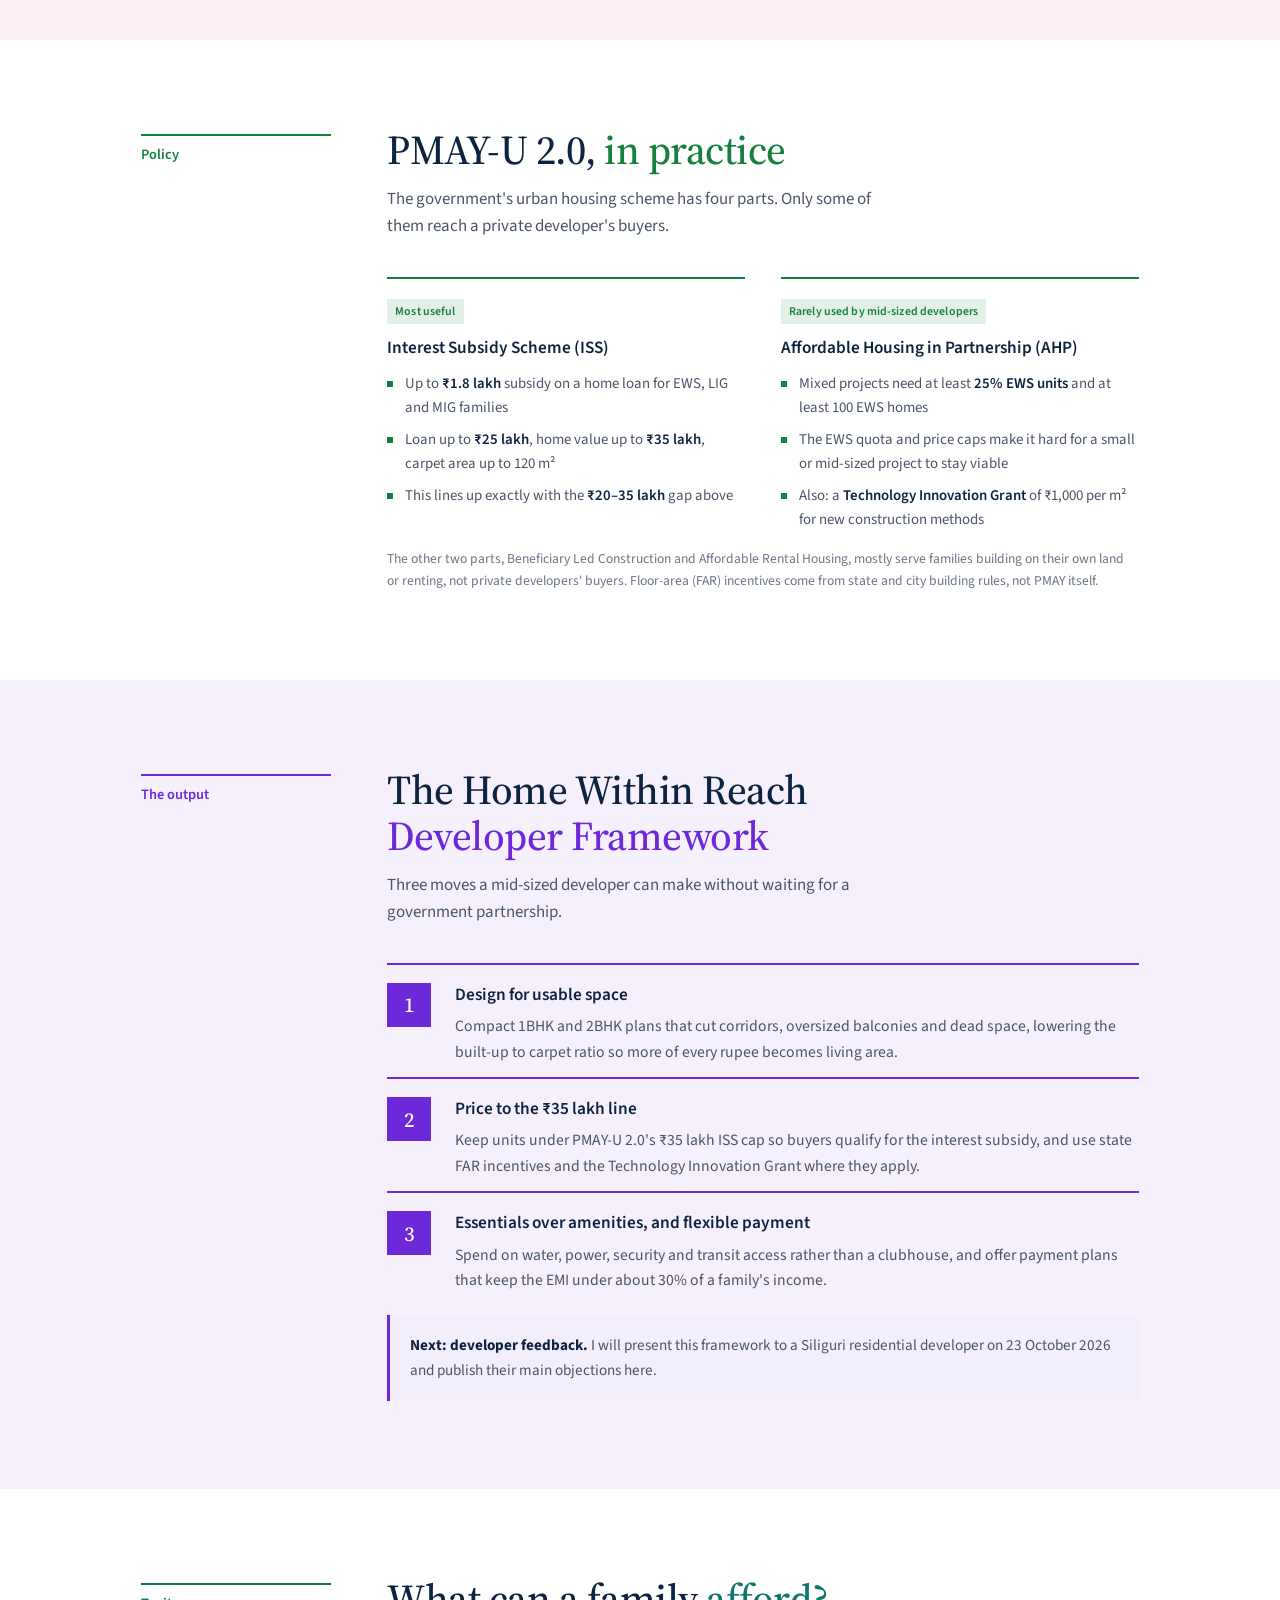
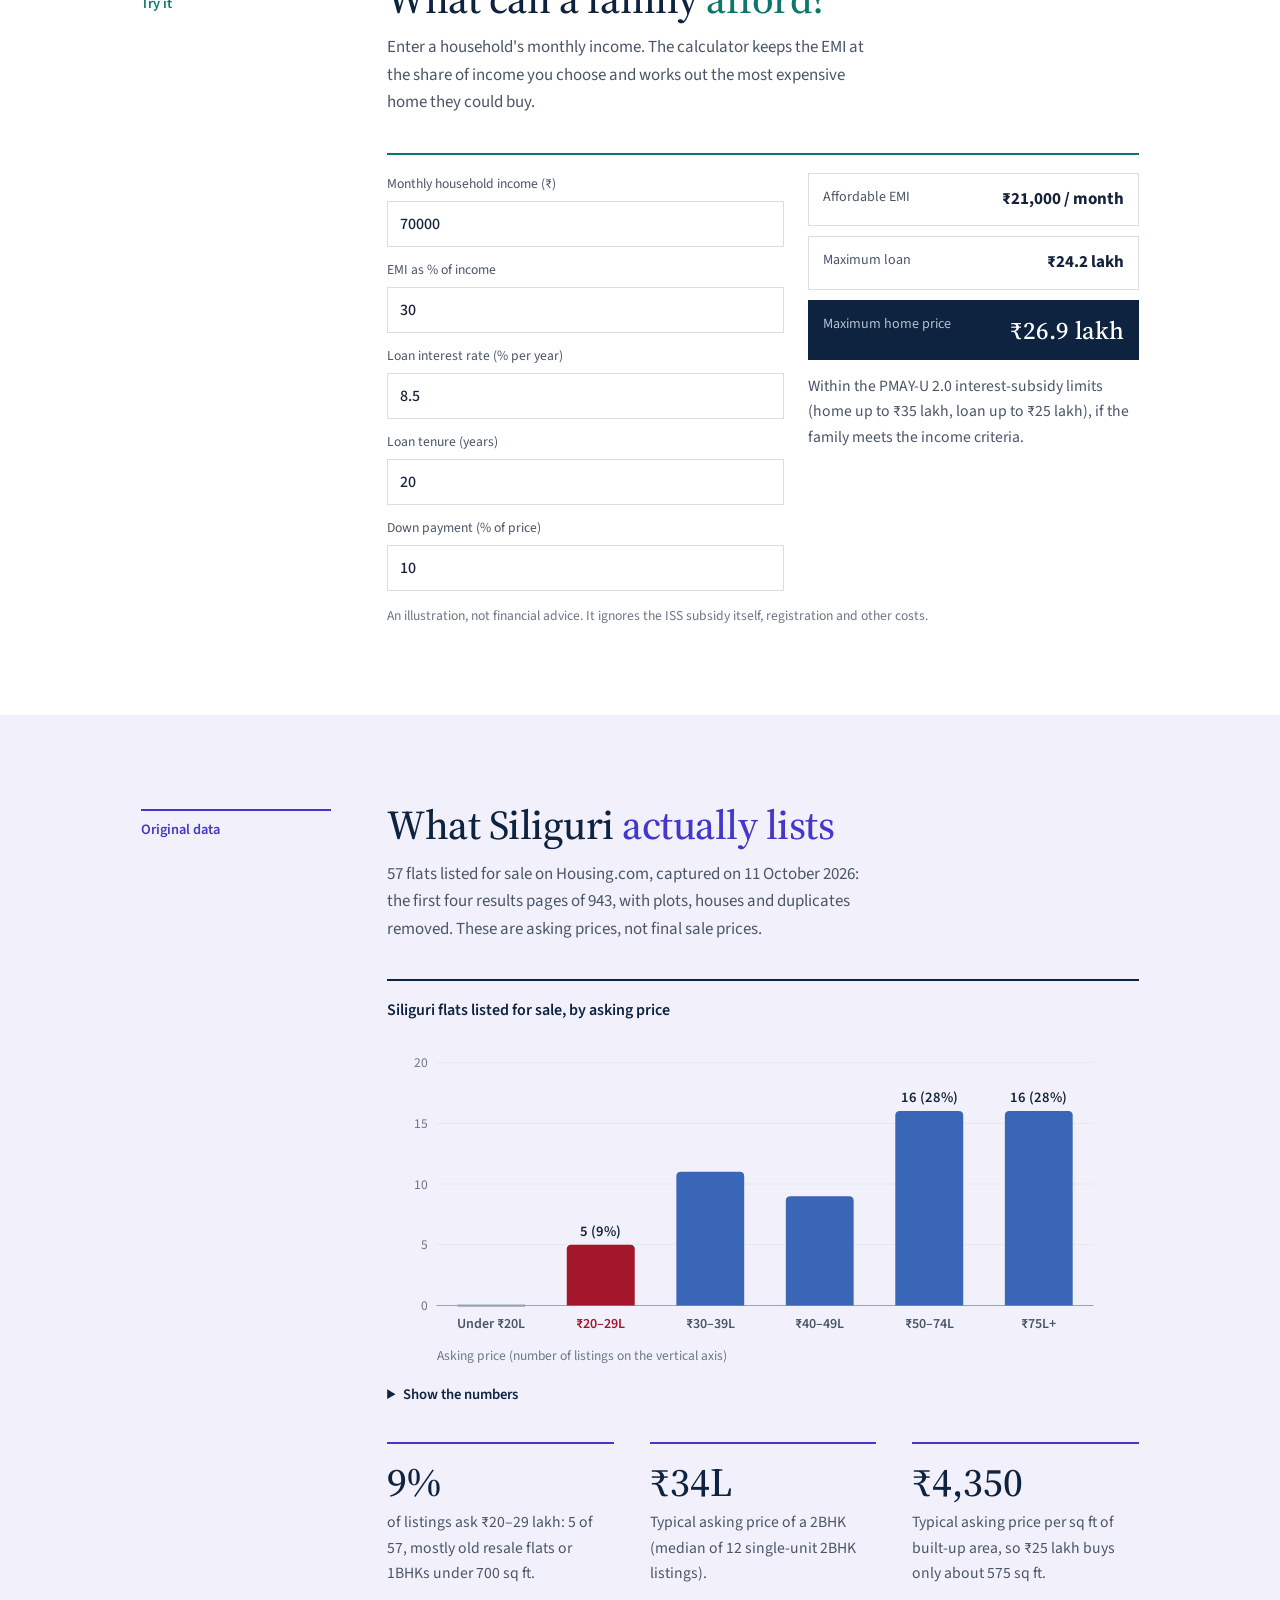
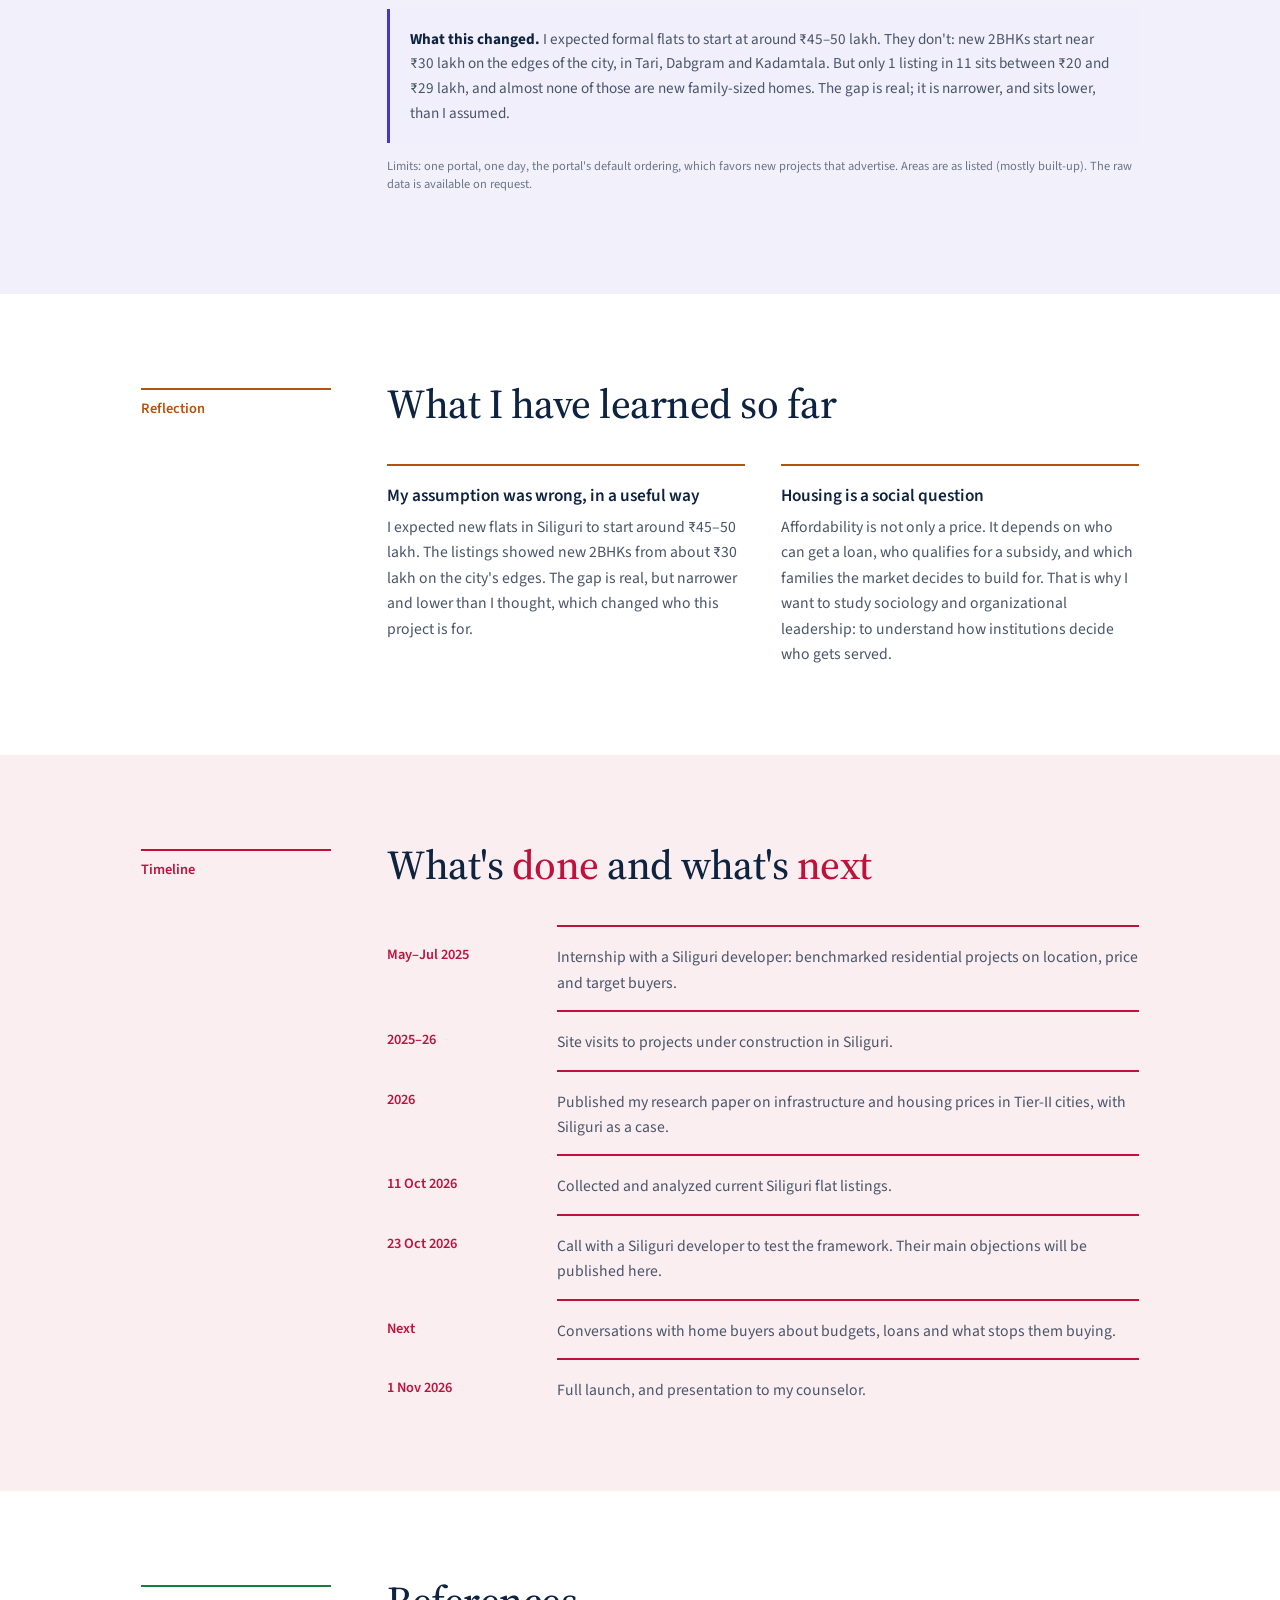
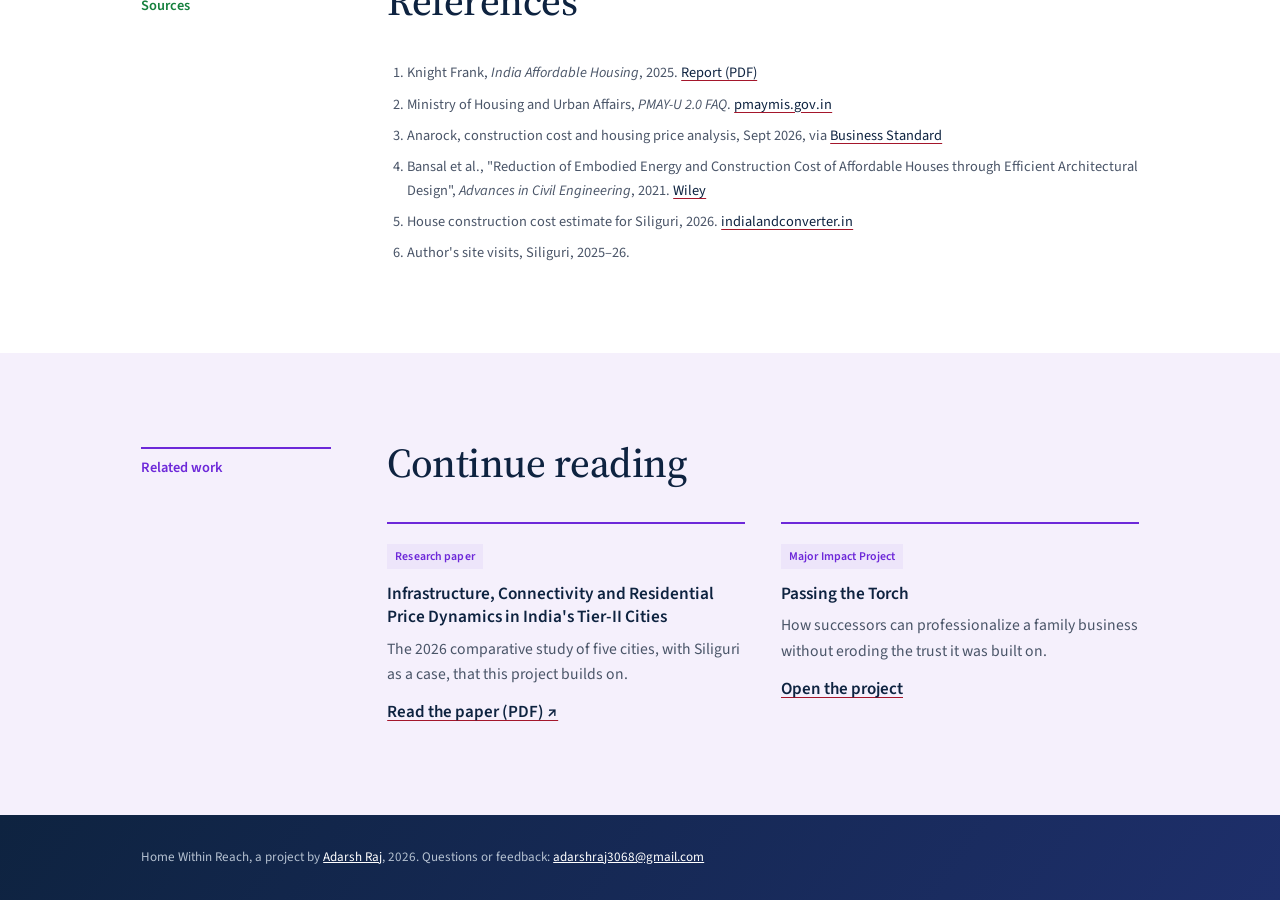
==== commit 18409ab8: "Add color to Home Within Reach" ====
--- a/home-within-reach/index.html
+++ b/home-within-reach/index.html
@@ -401,6 +401,60 @@
 .photogrid img{display:block;width:100%;height:auto;aspect-ratio:4/3;object-fit:cover;background:var(--bg2)}
 .photogrid figcaption{margin-top:8px;font-size:.88rem;line-height:1.45;color:var(--dim)}
 @media (max-width:620px){.photogrid{grid-template-columns:minmax(0,1fr)}}
+
+/* COLOR LAYER: one accent per section, cycling through six hues */
+section{--ac:#0F766E}
+section:nth-of-type(6n+2){--ac:#4338CA}
+section:nth-of-type(6n+3){--ac:#B45309}
+section:nth-of-type(6n+4){--ac:#BE123C}
+section:nth-of-type(6n+5){--ac:#15803D}
+section:nth-of-type(6n+6){--ac:#6D28D9}
+section{background:#fff}
+section:nth-of-type(even){background:color-mix(in srgb,var(--ac) 7%,#fff)}
+section .eyebrow{color:var(--ac);border-top-color:var(--ac)}
+section h2 em{color:var(--ac)}
+section .card,section .impact{border-top-color:var(--ac)}
+section .pill,section .pill.blue{background:color-mix(in srgb,var(--ac) 12%,#fff);color:var(--ac)}
+section ul.clean li::before{background:var(--ac)}
+section .row .when,section .n2,section .impact .sub{color:var(--ac)}
+section .honor .yr,section dl.facts dd{color:var(--ac)}
+section .chips span.q{color:var(--ac);border-color:var(--ac)}
+section .btn:hover{background:var(--ac);border-color:var(--ac);color:#fff}
+section .card a,section .head a,section .callout a{text-decoration-color:var(--ac)}
+section .callout{border-left-color:var(--ac);background:color-mix(in srgb,var(--ac) 8%,#fff)}
+section .step .n{background:var(--ac)}
+section .medal{border-top-color:color-mix(in srgb,var(--ac) 25%,#fff)}
+section .origin{border-left-color:var(--ac)}
+/* cover band: deep gradient and a multicolor rule */
+main > .wrap:first-child{background:linear-gradient(125deg,#0E2340 0%,#1E2F6B 48%,#0F4C5C 100%);position:relative}
+main > .wrap:first-child::after{content:"";position:absolute;left:0;right:0;bottom:0;height:5px;background:linear-gradient(90deg,#0F766E,#4338CA,#B45309,#BE123C,#15803D,#6D28D9)}
+nav{border-bottom:0;box-shadow:0 1px 0 var(--line)}
+nav::after{content:"";position:absolute;left:0;right:0;bottom:-3px;height:3px;background:linear-gradient(90deg,#0F766E,#4338CA,#B45309,#BE123C,#15803D,#6D28D9);opacity:.9}
+.hero .eyebrow{color:#7DD3C0}
+.stat:nth-child(1) b{color:#7DD3C0}
+.stat:nth-child(2) b{color:#FCD38D}
+.stat:nth-child(3) b{color:#FDA4AF}
+.stat:nth-child(4) b{color:#C4B5FD}
+.btn.gold,.hero .btn.gold{background:#FCD38D;border-color:#FCD38D;color:#0E2340}
+.btn.gold:hover,.hero .btn.gold:hover{background:#fff;border-color:#fff}
+.links a:hover{color:#0F766E}
+footer{background:linear-gradient(125deg,#0E2340,#1E2F6B)}
+/* proof gallery + magazines */
+.gallery button{border-radius:0;border:1px solid color-mix(in srgb,var(--ac) 25%,#fff);background:#fff}
+.gallery button:hover{border-color:var(--ac)}
+.gallery img{aspect-ratio:3/4;object-fit:cover;object-position:top}
+.gallery.land img{aspect-ratio:4/3;object-position:center}
+.gallery span b{display:block;color:var(--navy);font-weight:600;font-size:.84rem;margin-bottom:2px}
+.mags{display:grid;grid-template-columns:repeat(4,minmax(0,1fr));gap:18px;margin-top:18px}
+.mag{all:unset;cursor:pointer;display:block}
+.mag .cv{aspect-ratio:3/4;display:grid;place-items:center;text-align:center;padding:14px;color:#fff;font:500 1.35rem/1.15 var(--display);background:linear-gradient(150deg,var(--m1),var(--m2));box-shadow:0 10px 24px -14px rgba(14,35,64,.55);transition:transform .2s;overflow:hidden;position:relative}
+.mag .cv img{position:absolute;inset:0;width:100%;height:100%;object-fit:cover}
+.mag:hover .cv,.mag:focus-visible .cv{transform:translateY(-4px)}
+.mag b{display:block;margin-top:10px;font:600 .92rem var(--body);color:var(--navy)}
+.mag span{display:block;font-size:.82rem;color:var(--muted)}
+.lb .go{display:inline-block;margin-top:12px;color:#fff;font-weight:600;text-decoration:underline;text-underline-offset:3px}
+.lb p{color:#cbd5e1}
+@media (max-width:900px){.mags{grid-template-columns:repeat(2,minmax(0,1fr))}}
 </style>
 </head>
 <body>
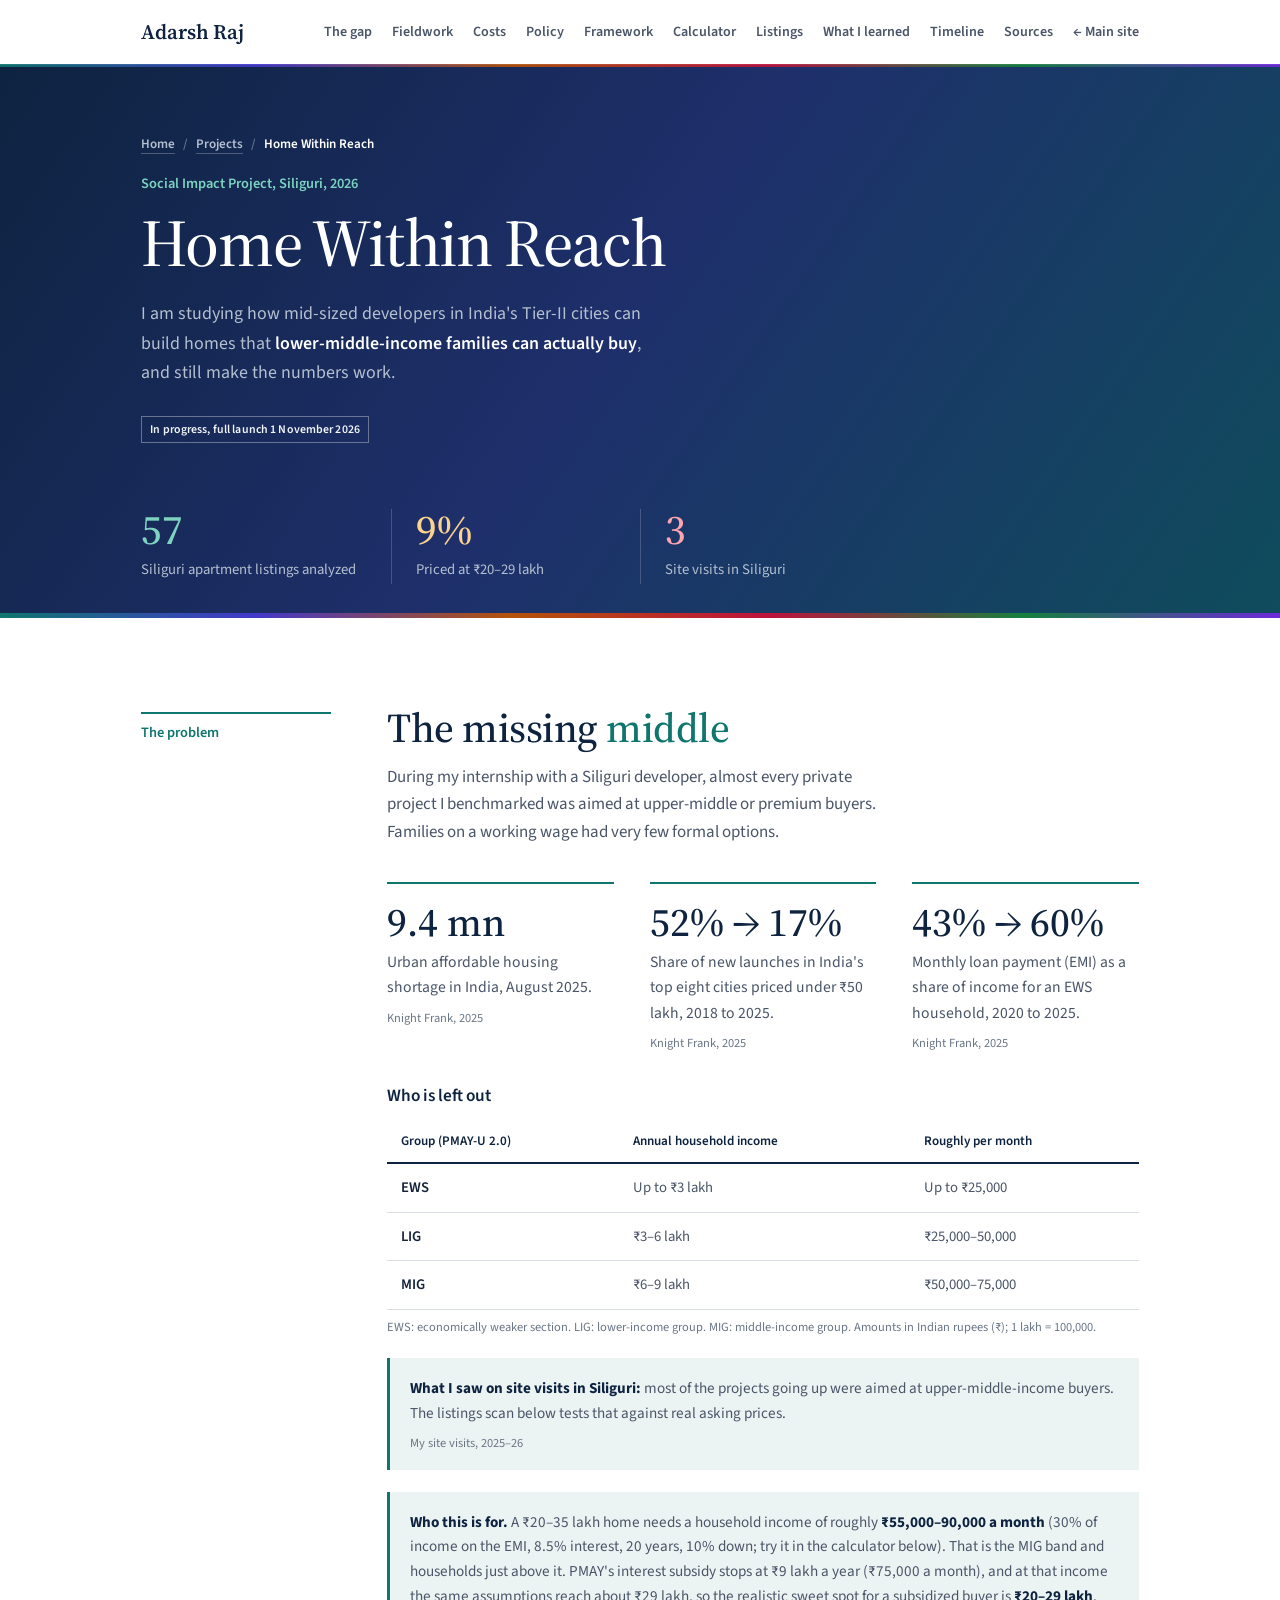
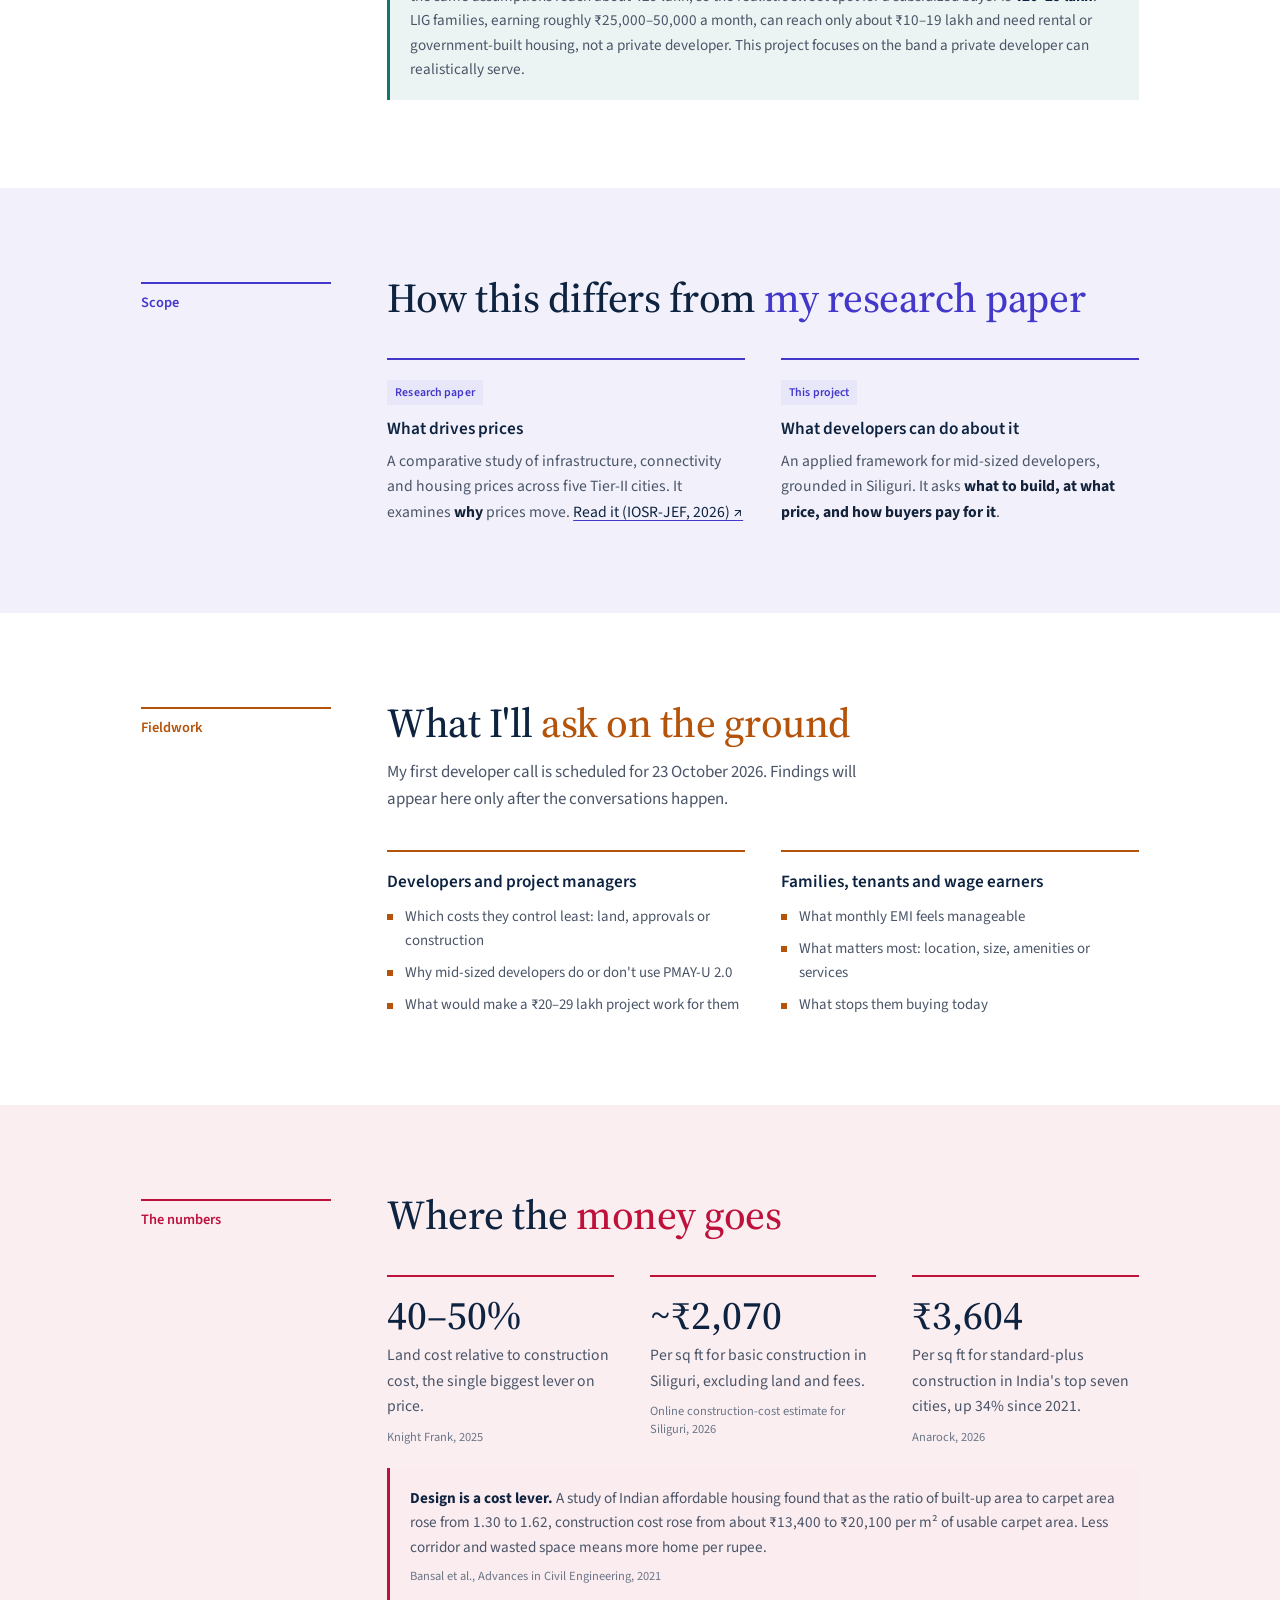
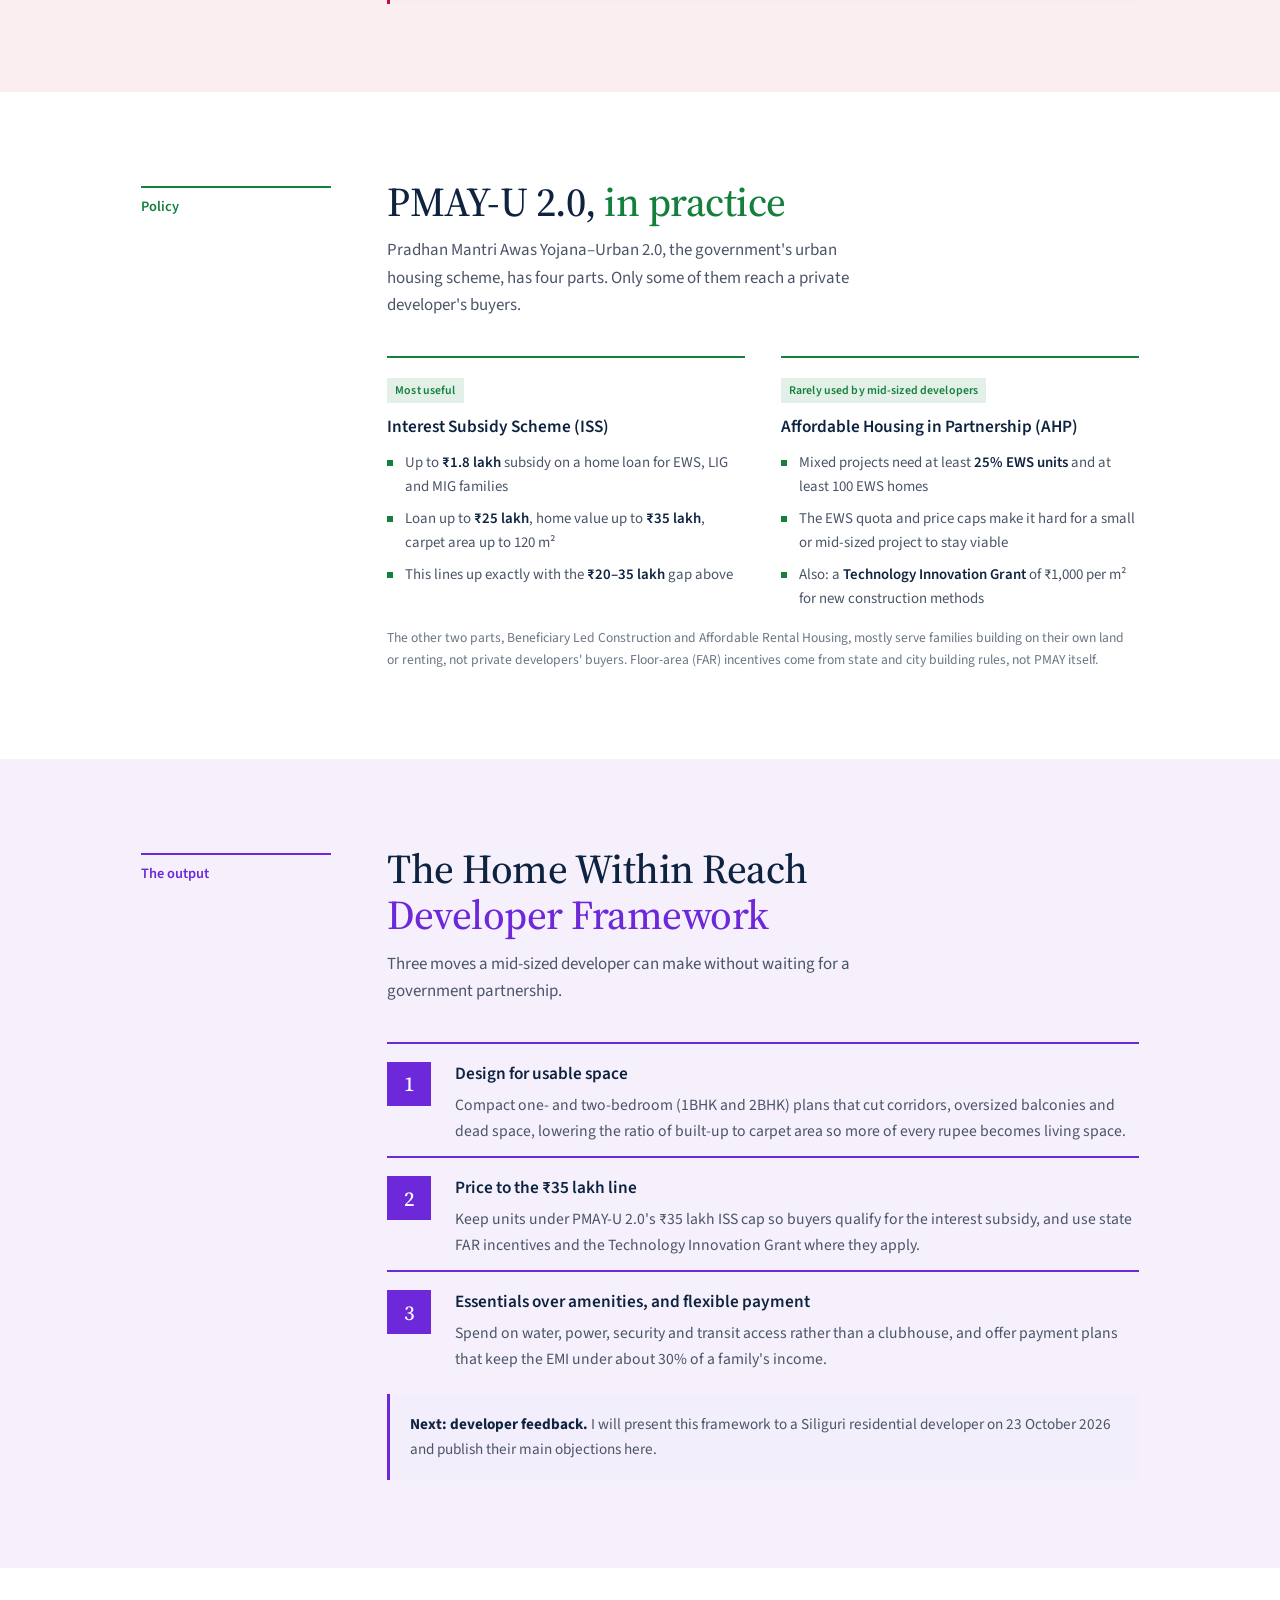
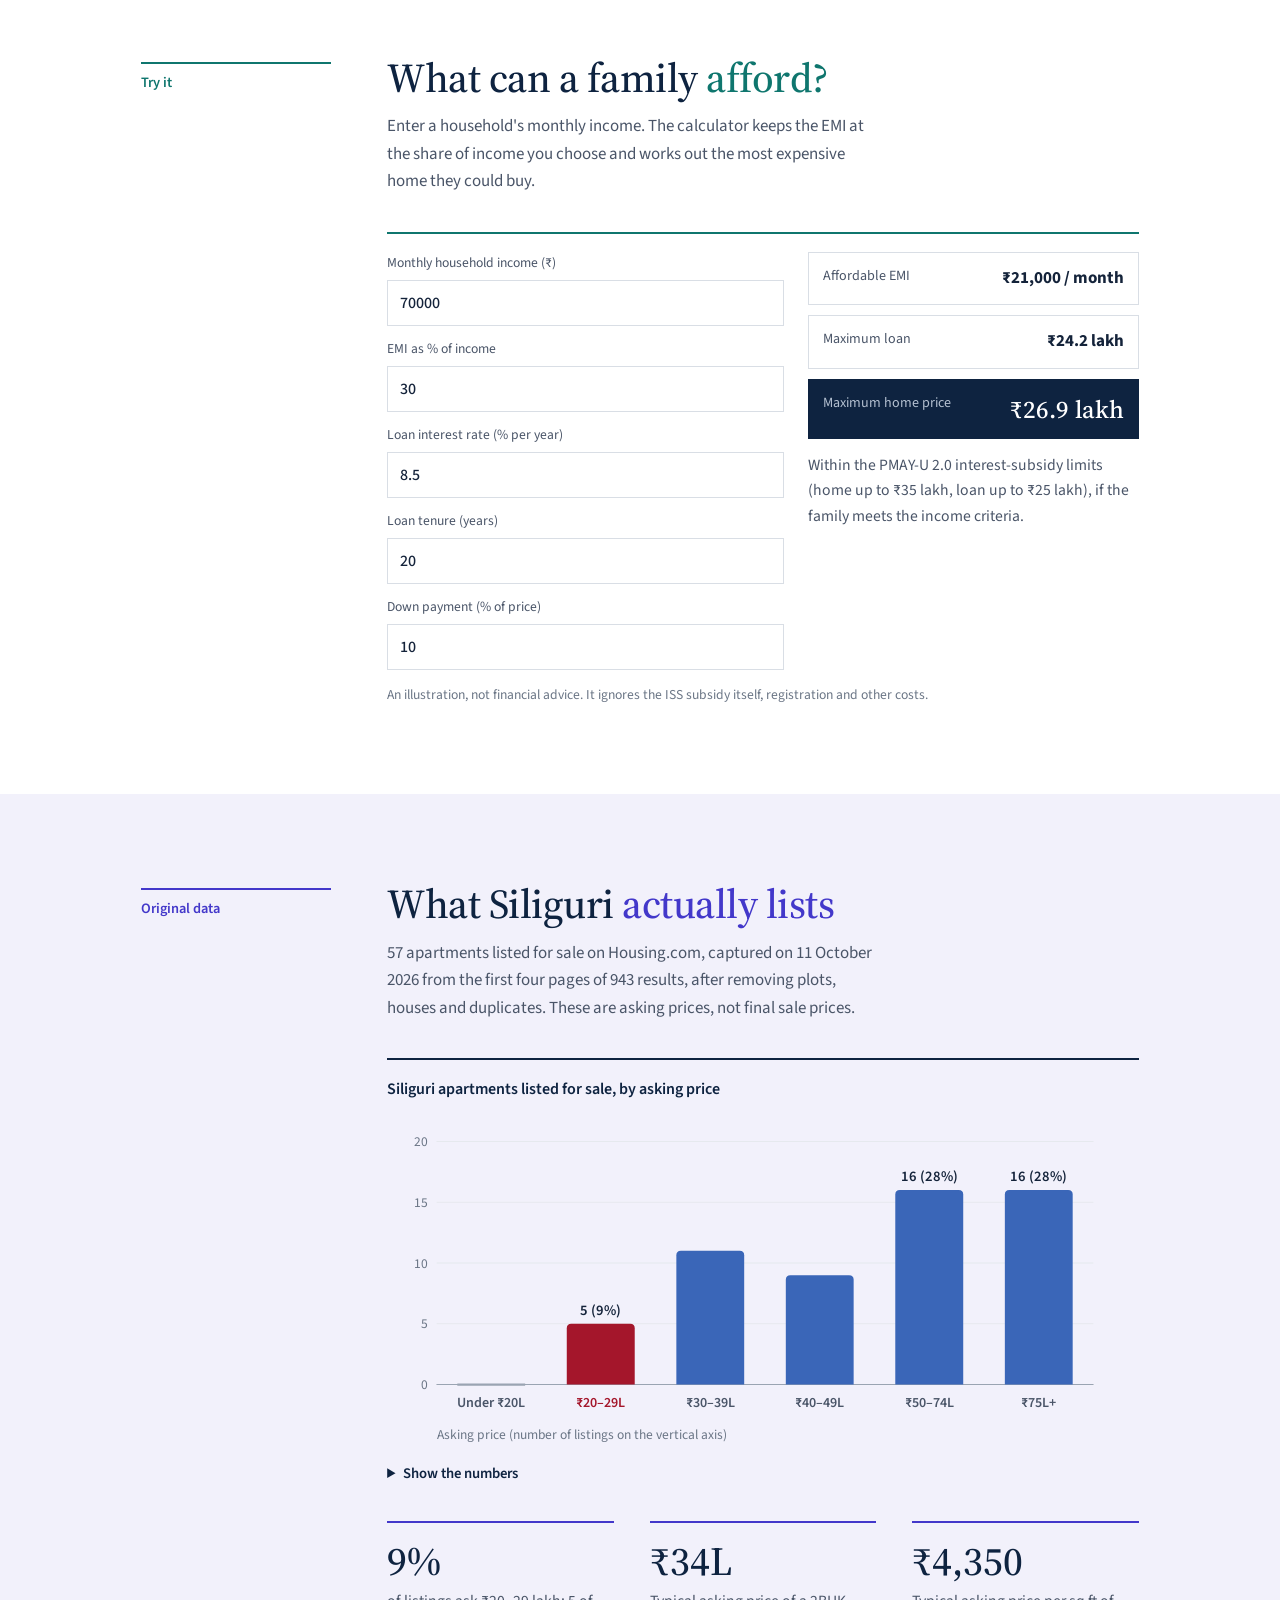
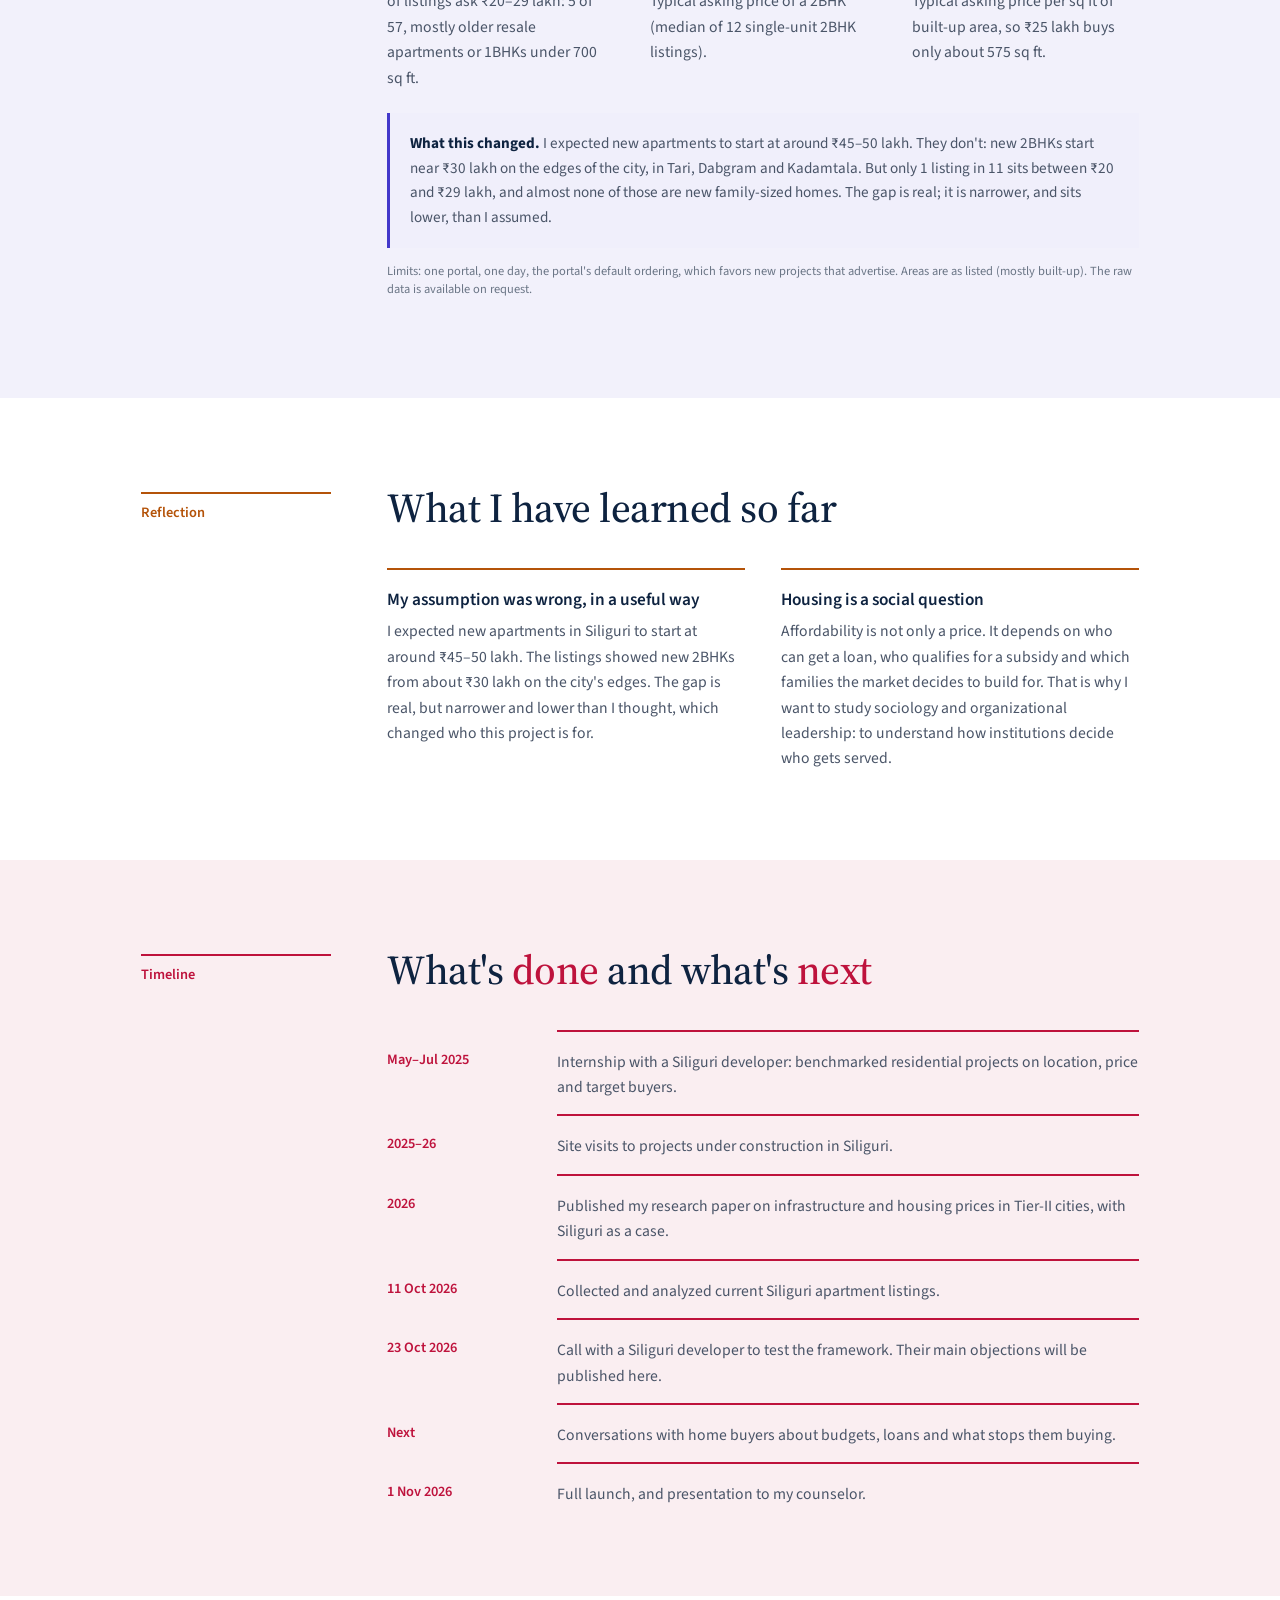
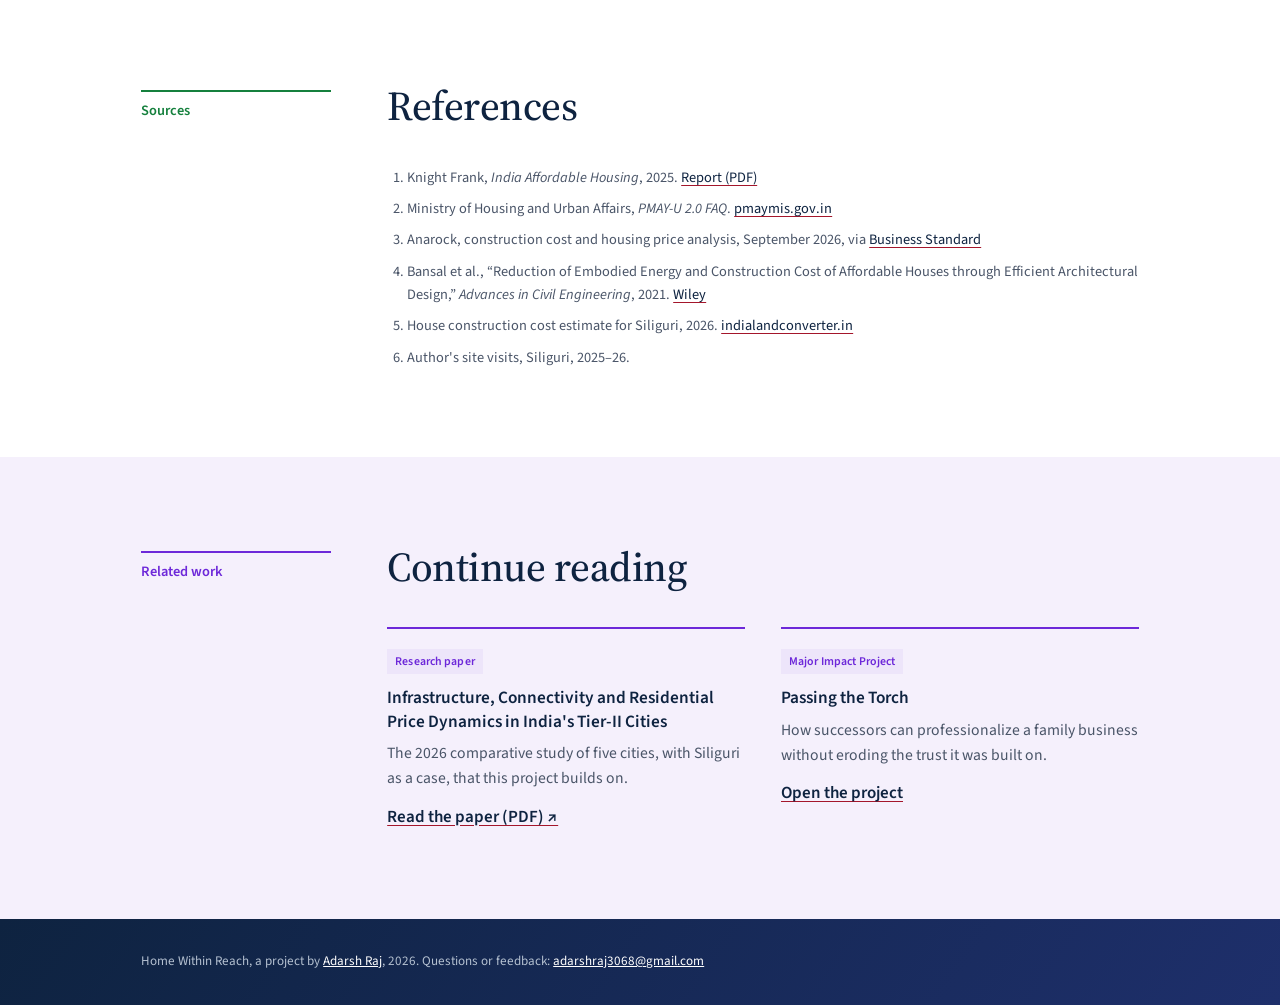
==== commit e0ccf515: "Home Within Reach: proofreading and plain-English glosses" ====
--- a/home-within-reach/index.html
+++ b/home-within-reach/index.html
@@ -478,7 +478,7 @@
     </div>
   </header>
   <div class="stats" role="list">
-    <div class="stat" role="listitem"><b>57</b><span>Siliguri flat listings analyzed</span></div>
+    <div class="stat" role="listitem"><b>57</b><span>Siliguri apartment listings analyzed</span></div>
     <div class="stat" role="listitem"><b>9%</b><span>Priced at ₹20–29 lakh</span></div>
     <div class="stat" role="listitem"><b>3</b><span>Site visits in Siliguri</span></div>
   </div>
@@ -488,8 +488,8 @@
   <div class="head"><div class="eyebrow">The problem</div><h2>The missing <em>middle</em></h2><p>During my internship with a Siliguri developer, almost every private project I benchmarked was aimed at upper-middle or premium buyers. Families on a working wage had very few formal options.</p></div>
   <div class="grid3">
     <div class="card"><div class="big">9.4 mn</div><p>Urban affordable housing shortage in India, August 2025. <span class="src">Knight Frank, 2025</span></p></div>
-    <div class="card"><div class="big">52% → 17%</div><p>Affordable housing's share of new supply, 2018 to 2025. <span class="src">Knight Frank, 2025</span></p></div>
-    <div class="card"><div class="big">43% → 60%</div><p>EMI as a share of income for an EWS household, 2020 to 2025. <span class="src">Knight Frank, 2025</span></p></div>
+    <div class="card"><div class="big">52% → 17%</div><p>Share of new launches in India's top eight cities priced under ₹50 lakh, 2018 to 2025. <span class="src">Knight Frank, 2025</span></p></div>
+    <div class="card"><div class="big">43% → 60%</div><p>Monthly loan payment (EMI) as a share of income for an EWS household, 2020 to 2025. <span class="src">Knight Frank, 2025</span></p></div>
   </div>
   <h3 style="margin-top:32px">Who is left out</h3>
   <div class="tablewrap"><table>
@@ -500,6 +500,7 @@
       <tr><td>MIG</td><td>₹6–9 lakh</td><td>₹50,000–75,000</td></tr>
     </tbody>
   </table></div>
+  <p class="src" style="margin:8px 0 0">EWS: economically weaker section. LIG: lower-income group. MIG: middle-income group. Amounts in Indian rupees (₹); 1 lakh = 100,000.</p>
   <div class="callout"><b>What I saw on site visits in Siliguri:</b> most of the projects going up were aimed at upper-middle-income buyers. The listings scan below tests that against real asking prices. <span class="src">My site visits, 2025–26</span></div>
   <div class="callout"><b>Who this is for.</b> A ₹20–35 lakh home needs a household income of roughly <b>₹55,000–90,000 a month</b> (30% of income on the EMI, 8.5% interest, 20 years, 10% down; try it in the calculator below). That is the MIG band and households just above it. PMAY's interest subsidy stops at ₹9 lakh a year (₹75,000 a month), and at that income the same assumptions reach about ₹29 lakh, so the realistic sweet spot for a subsidized buyer is <b>₹20–29 lakh</b>. LIG families, earning roughly ₹25,000–50,000 a month, can reach only about ₹10–19 lakh and need rental or government-built housing, not a private developer. This project focuses on the band a private developer can realistically serve.</div>
 </div></section>
@@ -507,7 +508,7 @@
 <section id="different"><div class="wrap">
   <div class="head"><div class="eyebrow">Scope</div><h2>How this differs from <em>my research paper</em></h2></div>
   <div class="grid2">
-    <div class="card"><span class="pill blue">Research paper</span><h3 style="margin-top:12px">What drives prices</h3><p>A comparative study of infrastructure, connectivity and housing prices across five Tier-II cities. It explains <b style="color:var(--text)">why</b> prices move. <a href="https://www.iosrjournals.org/iosr-jef/papers/Vol17-Issue3/Ser-1/O170301120195.pdf" target="_blank" rel="noopener">Read it (IOSR-JEF, 2026) ↗</a></p></div>
+    <div class="card"><span class="pill blue">Research paper</span><h3 style="margin-top:12px">What drives prices</h3><p>A comparative study of infrastructure, connectivity and housing prices across five Tier-II cities. It examines <b style="color:var(--text)">why</b> prices move. <a href="https://www.iosrjournals.org/iosr-jef/papers/Vol17-Issue3/Ser-1/O170301120195.pdf" target="_blank" rel="noopener">Read it (IOSR-JEF, 2026) ↗</a></p></div>
     <div class="card"><span class="pill">This project</span><h3 style="margin-top:12px">What developers can do about it</h3><p>An applied framework for mid-sized developers, grounded in Siliguri. It asks <b style="color:var(--text)">what to build, at what price, and how buyers pay for it</b>.</p></div>
   </div>
 </div></section>
@@ -544,7 +545,7 @@
 </div></section>
 
 <section id="policy"><div class="wrap">
-  <div class="head"><div class="eyebrow">Policy</div><h2>PMAY-U 2.0, <em>in practice</em></h2><p>The government's urban housing scheme has four parts. Only some of them reach a private developer's buyers.</p></div>
+  <div class="head"><div class="eyebrow">Policy</div><h2>PMAY-U 2.0, <em>in practice</em></h2><p>Pradhan Mantri Awas Yojana–Urban 2.0, the government's urban housing scheme, has four parts. Only some of them reach a private developer's buyers.</p></div>
   <div class="grid2">
     <div class="card"><span class="pill">Most useful</span><h3 style="margin-top:12px">Interest Subsidy Scheme (ISS)</h3><ul class="clean">
       <li>Up to <b>₹1.8 lakh</b> subsidy on a home loan for EWS, LIG and MIG families</li>
@@ -563,7 +564,7 @@
 <section id="framework"><div class="wrap">
   <div class="head"><div class="eyebrow">The output</div><h2>The Home Within Reach <em>Developer Framework</em></h2><p>Three moves a mid-sized developer can make without waiting for a government partnership.</p></div>
   <div class="steps">
-    <div class="card step"><div class="n">1</div><div><h3>Design for usable space</h3><p>Compact 1BHK and 2BHK plans that cut corridors, oversized balconies and dead space, lowering the built-up to carpet ratio so more of every rupee becomes living area.</p></div></div>
+    <div class="card step"><div class="n">1</div><div><h3>Design for usable space</h3><p>Compact one- and two-bedroom (1BHK and 2BHK) plans that cut corridors, oversized balconies and dead space, lowering the ratio of built-up to carpet area so more of every rupee becomes living space.</p></div></div>
     <div class="card step"><div class="n">2</div><div><h3>Price to the ₹35 lakh line</h3><p>Keep units under PMAY-U 2.0's ₹35 lakh ISS cap so buyers qualify for the interest subsidy, and use state FAR incentives and the Technology Innovation Grant where they apply.</p></div></div>
     <div class="card step"><div class="n">3</div><div><h3>Essentials over amenities, and flexible payment</h3><p>Spend on water, power, security and transit access rather than a clubhouse, and offer payment plans that keep the EMI under about 30% of a family's income.</p></div></div>
   </div>
@@ -591,26 +592,26 @@
 </div></section>
 
 <section id="market"><div class="wrap">
-  <div class="head"><div class="eyebrow">Original data</div><h2>What Siliguri <em>actually lists</em></h2><p>57 flats listed for sale on Housing.com, captured on 11 October 2026: the first four results pages of 943, with plots, houses and duplicates removed. These are asking prices, not final sale prices.</p></div>
+  <div class="head"><div class="eyebrow">Original data</div><h2>What Siliguri <em>actually lists</em></h2><p>57 apartments listed for sale on Housing.com, captured on 11 October 2026 from the first four pages of 943 results, after removing plots, houses and duplicates. These are asking prices, not final sale prices.</p></div>
   <figure class="chartfig">
-    <figcaption>Siliguri flats listed for sale, by asking price</figcaption>
-    <div class="chartbox"><svg class="lchart" viewBox="0 0 640 300" role="img" aria-labelledby="lc-t lc-d"><title id="lc-t">Siliguri flats listed for sale, by asking price</title><desc id="lc-d">Of 57 listings: none under 20 lakh, 5 at 20 to 29 lakh, 11 at 30 to 39, 9 at 40 to 49, 16 at 50 to 74, and 16 at 75 lakh and up.</desc><line x1="44" x2="628" y1="244.0" y2="244.0" class="grid"/><text x="36" y="248.0" class="tick" text-anchor="end">0</text><line x1="44" x2="628" y1="190.0" y2="190.0" class="grid"/><text x="36" y="194.0" class="tick" text-anchor="end">5</text><line x1="44" x2="628" y1="136.0" y2="136.0" class="grid"/><text x="36" y="140.0" class="tick" text-anchor="end">10</text><line x1="44" x2="628" y1="82.0" y2="82.0" class="grid"/><text x="36" y="86.0" class="tick" text-anchor="end">15</text><line x1="44" x2="628" y1="28.0" y2="28.0" class="grid"/><text x="36" y="32.0" class="tick" text-anchor="end">20</text><line x1="44" x2="628" y1="244" y2="244" class="base"/><g class="bar" tabindex="0" data-tip="Under ₹20L: 0 listings (0%)"><rect class="hit" x="44.0" y="28" width="97.3" height="264" fill="transparent"/><line x1="62.5" x2="122.8" y1="244.0" y2="244.0" class="zero"/><text x="92.7" y="264.0" class="xl" text-anchor="middle">Under ₹20L</text></g><g class="bar hl" tabindex="0" data-tip="₹20–29L: 5 listings (9%)"><rect class="hit" x="141.3" y="28" width="97.3" height="264" fill="transparent"/><path d="M159.8 244.0V194.0Q159.8 190.0 163.8 190.0H216.2Q220.2 190.0 220.2 194.0V244.0Z"/><text x="190.0" y="264.0" class="xl" text-anchor="middle">₹20–29L</text><text x="190.0" y="182.0" class="val" text-anchor="middle">5 (9%)</text></g><g class="bar" tabindex="0" data-tip="₹30–39L: 11 listings (19%)"><rect class="hit" x="238.7" y="28" width="97.3" height="264" fill="transparent"/><path d="M257.2 244.0V129.2Q257.2 125.2 261.2 125.2H313.5Q317.5 125.2 317.5 129.2V244.0Z"/><text x="287.3" y="264.0" class="xl" text-anchor="middle">₹30–39L</text></g><g class="bar" tabindex="0" data-tip="₹40–49L: 9 listings (16%)"><rect class="hit" x="336.0" y="28" width="97.3" height="264" fill="transparent"/><path d="M354.5 244.0V150.8Q354.5 146.8 358.5 146.8H410.8Q414.8 146.8 414.8 150.8V244.0Z"/><text x="384.7" y="264.0" class="xl" text-anchor="middle">₹40–49L</text></g><g class="bar" tabindex="0" data-tip="₹50–74L: 16 listings (28%)"><rect class="hit" x="433.3" y="28" width="97.3" height="264" fill="transparent"/><path d="M451.8 244.0V75.2Q451.8 71.2 455.8 71.2H508.2Q512.2 71.2 512.2 75.2V244.0Z"/><text x="482.0" y="264.0" class="xl" text-anchor="middle">₹50–74L</text><text x="482.0" y="63.2" class="val" text-anchor="middle">16 (28%)</text></g><g class="bar" tabindex="0" data-tip="₹75L and up: 16 listings (28%)"><rect class="hit" x="530.7" y="28" width="97.3" height="264" fill="transparent"/><path d="M549.2 244.0V75.2Q549.2 71.2 553.2 71.2H605.5Q609.5 71.2 609.5 75.2V244.0Z"/><text x="579.3" y="264.0" class="xl" text-anchor="middle">₹75L+</text><text x="579.3" y="63.2" class="val" text-anchor="middle">16 (28%)</text></g><text x="44" y="292" class="axis">Asking price (number of listings on the vertical axis)</text></svg><div class="ctip" role="status" aria-live="polite" hidden></div></div>
+    <figcaption>Siliguri apartments listed for sale, by asking price</figcaption>
+    <div class="chartbox"><svg class="lchart" viewBox="0 0 640 300" role="img" aria-labelledby="lc-t lc-d"><title id="lc-t">Siliguri apartments listed for sale, by asking price</title><desc id="lc-d">Of 57 listings: none under 20 lakh, 5 at 20 to 29 lakh, 11 at 30 to 39, 9 at 40 to 49, 16 at 50 to 74, and 16 at 75 lakh and up.</desc><line x1="44" x2="628" y1="244.0" y2="244.0" class="grid"/><text x="36" y="248.0" class="tick" text-anchor="end">0</text><line x1="44" x2="628" y1="190.0" y2="190.0" class="grid"/><text x="36" y="194.0" class="tick" text-anchor="end">5</text><line x1="44" x2="628" y1="136.0" y2="136.0" class="grid"/><text x="36" y="140.0" class="tick" text-anchor="end">10</text><line x1="44" x2="628" y1="82.0" y2="82.0" class="grid"/><text x="36" y="86.0" class="tick" text-anchor="end">15</text><line x1="44" x2="628" y1="28.0" y2="28.0" class="grid"/><text x="36" y="32.0" class="tick" text-anchor="end">20</text><line x1="44" x2="628" y1="244" y2="244" class="base"/><g class="bar" tabindex="0" data-tip="Under ₹20L: 0 listings (0%)"><rect class="hit" x="44.0" y="28" width="97.3" height="264" fill="transparent"/><line x1="62.5" x2="122.8" y1="244.0" y2="244.0" class="zero"/><text x="92.7" y="264.0" class="xl" text-anchor="middle">Under ₹20L</text></g><g class="bar hl" tabindex="0" data-tip="₹20–29L: 5 listings (9%)"><rect class="hit" x="141.3" y="28" width="97.3" height="264" fill="transparent"/><path d="M159.8 244.0V194.0Q159.8 190.0 163.8 190.0H216.2Q220.2 190.0 220.2 194.0V244.0Z"/><text x="190.0" y="264.0" class="xl" text-anchor="middle">₹20–29L</text><text x="190.0" y="182.0" class="val" text-anchor="middle">5 (9%)</text></g><g class="bar" tabindex="0" data-tip="₹30–39L: 11 listings (19%)"><rect class="hit" x="238.7" y="28" width="97.3" height="264" fill="transparent"/><path d="M257.2 244.0V129.2Q257.2 125.2 261.2 125.2H313.5Q317.5 125.2 317.5 129.2V244.0Z"/><text x="287.3" y="264.0" class="xl" text-anchor="middle">₹30–39L</text></g><g class="bar" tabindex="0" data-tip="₹40–49L: 9 listings (16%)"><rect class="hit" x="336.0" y="28" width="97.3" height="264" fill="transparent"/><path d="M354.5 244.0V150.8Q354.5 146.8 358.5 146.8H410.8Q414.8 146.8 414.8 150.8V244.0Z"/><text x="384.7" y="264.0" class="xl" text-anchor="middle">₹40–49L</text></g><g class="bar" tabindex="0" data-tip="₹50–74L: 16 listings (28%)"><rect class="hit" x="433.3" y="28" width="97.3" height="264" fill="transparent"/><path d="M451.8 244.0V75.2Q451.8 71.2 455.8 71.2H508.2Q512.2 71.2 512.2 75.2V244.0Z"/><text x="482.0" y="264.0" class="xl" text-anchor="middle">₹50–74L</text><text x="482.0" y="63.2" class="val" text-anchor="middle">16 (28%)</text></g><g class="bar" tabindex="0" data-tip="₹75L and up: 16 listings (28%)"><rect class="hit" x="530.7" y="28" width="97.3" height="264" fill="transparent"/><path d="M549.2 244.0V75.2Q549.2 71.2 553.2 71.2H605.5Q609.5 71.2 609.5 75.2V244.0Z"/><text x="579.3" y="264.0" class="xl" text-anchor="middle">₹75L+</text><text x="579.3" y="63.2" class="val" text-anchor="middle">16 (28%)</text></g><text x="44" y="292" class="axis">Asking price (number of listings on the vertical axis)</text></svg><div class="ctip" role="status" aria-live="polite" hidden></div></div>
     <details class="datatable"><summary>Show the numbers</summary><table><thead><tr><th>Asking price</th><th>Listings</th><th>Share</th></tr></thead><tbody><tr><td>Under ₹20L</td><td>0</td><td>0%</td></tr><tr><td>₹20–29L</td><td>5</td><td>9%</td></tr><tr><td>₹30–39L</td><td>11</td><td>19%</td></tr><tr><td>₹40–49L</td><td>9</td><td>16%</td></tr><tr><td>₹50–74L</td><td>16</td><td>28%</td></tr><tr><td>₹75L and up</td><td>16</td><td>28%</td></tr></tbody></table></details>
   </figure>
   <div class="grid3" style="margin-top:36px">
-    <div class="card"><div class="big">9%</div><p>of listings ask ₹20–29 lakh: 5 of 57, mostly old resale flats or 1BHKs under 700 sq ft.</p></div>
+    <div class="card"><div class="big">9%</div><p>of listings ask ₹20–29 lakh: 5 of 57, mostly older resale apartments or 1BHKs under 700 sq ft.</p></div>
     <div class="card"><div class="big">₹34L</div><p>Typical asking price of a 2BHK (median of 12 single-unit 2BHK listings).</p></div>
     <div class="card"><div class="big">₹4,350</div><p>Typical asking price per sq ft of built-up area, so ₹25 lakh buys only about 575 sq ft.</p></div>
   </div>
-  <div class="callout"><b>What this changed.</b> I expected formal flats to start at around ₹45–50 lakh. They don't: new 2BHKs start near ₹30 lakh on the edges of the city, in Tari, Dabgram and Kadamtala. But only 1 listing in 11 sits between ₹20 and ₹29 lakh, and almost none of those are new family-sized homes. The gap is real; it is narrower, and sits lower, than I assumed.</div>
+  <div class="callout"><b>What this changed.</b> I expected new apartments to start at around ₹45–50 lakh. They don't: new 2BHKs start near ₹30 lakh on the edges of the city, in Tari, Dabgram and Kadamtala. But only 1 listing in 11 sits between ₹20 and ₹29 lakh, and almost none of those are new family-sized homes. The gap is real; it is narrower, and sits lower, than I assumed.</div>
   <p class="src" style="margin-top:14px">Limits: one portal, one day, the portal's default ordering, which favors new projects that advertise. Areas are as listed (mostly built-up). The raw data is available on request.</p>
 </div></section>
 
 <section id="learned"><div class="wrap">
   <div class="head"><div class="eyebrow">Reflection</div><h2>What I have learned so far</h2></div>
   <div class="grid2">
-    <div class="card"><h3>My assumption was wrong, in a useful way</h3><p>I expected new flats in Siliguri to start around ₹45–50 lakh. The listings showed new 2BHKs from about ₹30 lakh on the city's edges. The gap is real, but narrower and lower than I thought, which changed who this project is for.</p></div>
-    <div class="card"><h3>Housing is a social question</h3><p>Affordability is not only a price. It depends on who can get a loan, who qualifies for a subsidy, and which families the market decides to build for. That is why I want to study sociology and organizational leadership: to understand how institutions decide who gets served.</p></div>
+    <div class="card"><h3>My assumption was wrong, in a useful way</h3><p>I expected new apartments in Siliguri to start at around ₹45–50 lakh. The listings showed new 2BHKs from about ₹30 lakh on the city's edges. The gap is real, but narrower and lower than I thought, which changed who this project is for.</p></div>
+    <div class="card"><h3>Housing is a social question</h3><p>Affordability is not only a price. It depends on who can get a loan, who qualifies for a subsidy and which families the market decides to build for. That is why I want to study sociology and organizational leadership: to understand how institutions decide who gets served.</p></div>
   </div>
 </div></section>
 
@@ -620,7 +621,7 @@
     <div class="row"><div class="when">May–Jul 2025</div><div class="card"><p style="margin:0">Internship with a Siliguri developer: benchmarked residential projects on location, price and target buyers.</p></div></div>
     <div class="row"><div class="when">2025–26</div><div class="card"><p style="margin:0">Site visits to projects under construction in Siliguri.</p></div></div>
     <div class="row"><div class="when">2026</div><div class="card"><p style="margin:0">Published my research paper on infrastructure and housing prices in Tier-II cities, with Siliguri as a case.</p></div></div>
-    <div class="row"><div class="when">11 Oct 2026</div><div class="card"><p style="margin:0">Collected and analyzed current Siliguri flat listings.</p></div></div>
+    <div class="row"><div class="when">11 Oct 2026</div><div class="card"><p style="margin:0">Collected and analyzed current Siliguri apartment listings.</p></div></div>
     <div class="row"><div class="when">23 Oct 2026</div><div class="card"><p style="margin:0">Call with a Siliguri developer to test the framework. Their main objections will be published here.</p></div></div>
     <div class="row"><div class="when">Next</div><div class="card"><p style="margin:0">Conversations with home buyers about budgets, loans and what stops them buying.</p></div></div>
     <div class="row"><div class="when">1 Nov 2026</div><div class="card"><p style="margin:0">Full launch, and presentation to my counselor.</p></div></div>
@@ -632,8 +633,8 @@
   <ol class="refs">
     <li>Knight Frank, <i>India Affordable Housing</i>, 2025. <a href="https://content.knightfrank.com/research/3035/documents/en/india-affordable-housing-2025-12385.pdf" target="_blank" rel="noopener">Report (PDF)</a></li>
     <li>Ministry of Housing and Urban Affairs, <i>PMAY-U 2.0 FAQ</i>. <a href="https://pmaymis.gov.in/pmaymis2_2024/faq.html" target="_blank" rel="noopener">pmaymis.gov.in</a></li>
-    <li>Anarock, construction cost and housing price analysis, Sept 2026, via <a href="https://www.business-standard.com/industry/news/india-housing-prices-construction-costs-top-seven-cities-anarock-126090300706_1.html" target="_blank" rel="noopener">Business Standard</a></li>
-    <li>Bansal et al., "Reduction of Embodied Energy and Construction Cost of Affordable Houses through Efficient Architectural Design", <i>Advances in Civil Engineering</i>, 2021. <a href="https://onlinelibrary.wiley.com/doi/10.1155/2021/5693101" target="_blank" rel="noopener">Wiley</a></li>
+    <li>Anarock, construction cost and housing price analysis, September 2026, via <a href="https://www.business-standard.com/industry/news/india-housing-prices-construction-costs-top-seven-cities-anarock-126090300706_1.html" target="_blank" rel="noopener">Business Standard</a></li>
+    <li>Bansal et al., “Reduction of Embodied Energy and Construction Cost of Affordable Houses through Efficient Architectural Design,” <i>Advances in Civil Engineering</i>, 2021. <a href="https://onlinelibrary.wiley.com/doi/10.1155/2021/5693101" target="_blank" rel="noopener">Wiley</a></li>
     <li>House construction cost estimate for Siliguri, 2026. <a href="https://indialandconverter.in/construction-cost/west-bengal/siliguri" target="_blank" rel="noopener">indialandconverter.in</a></li>
     <li>Author's site visits, Siliguri, 2025–26.</li>
   </ol>
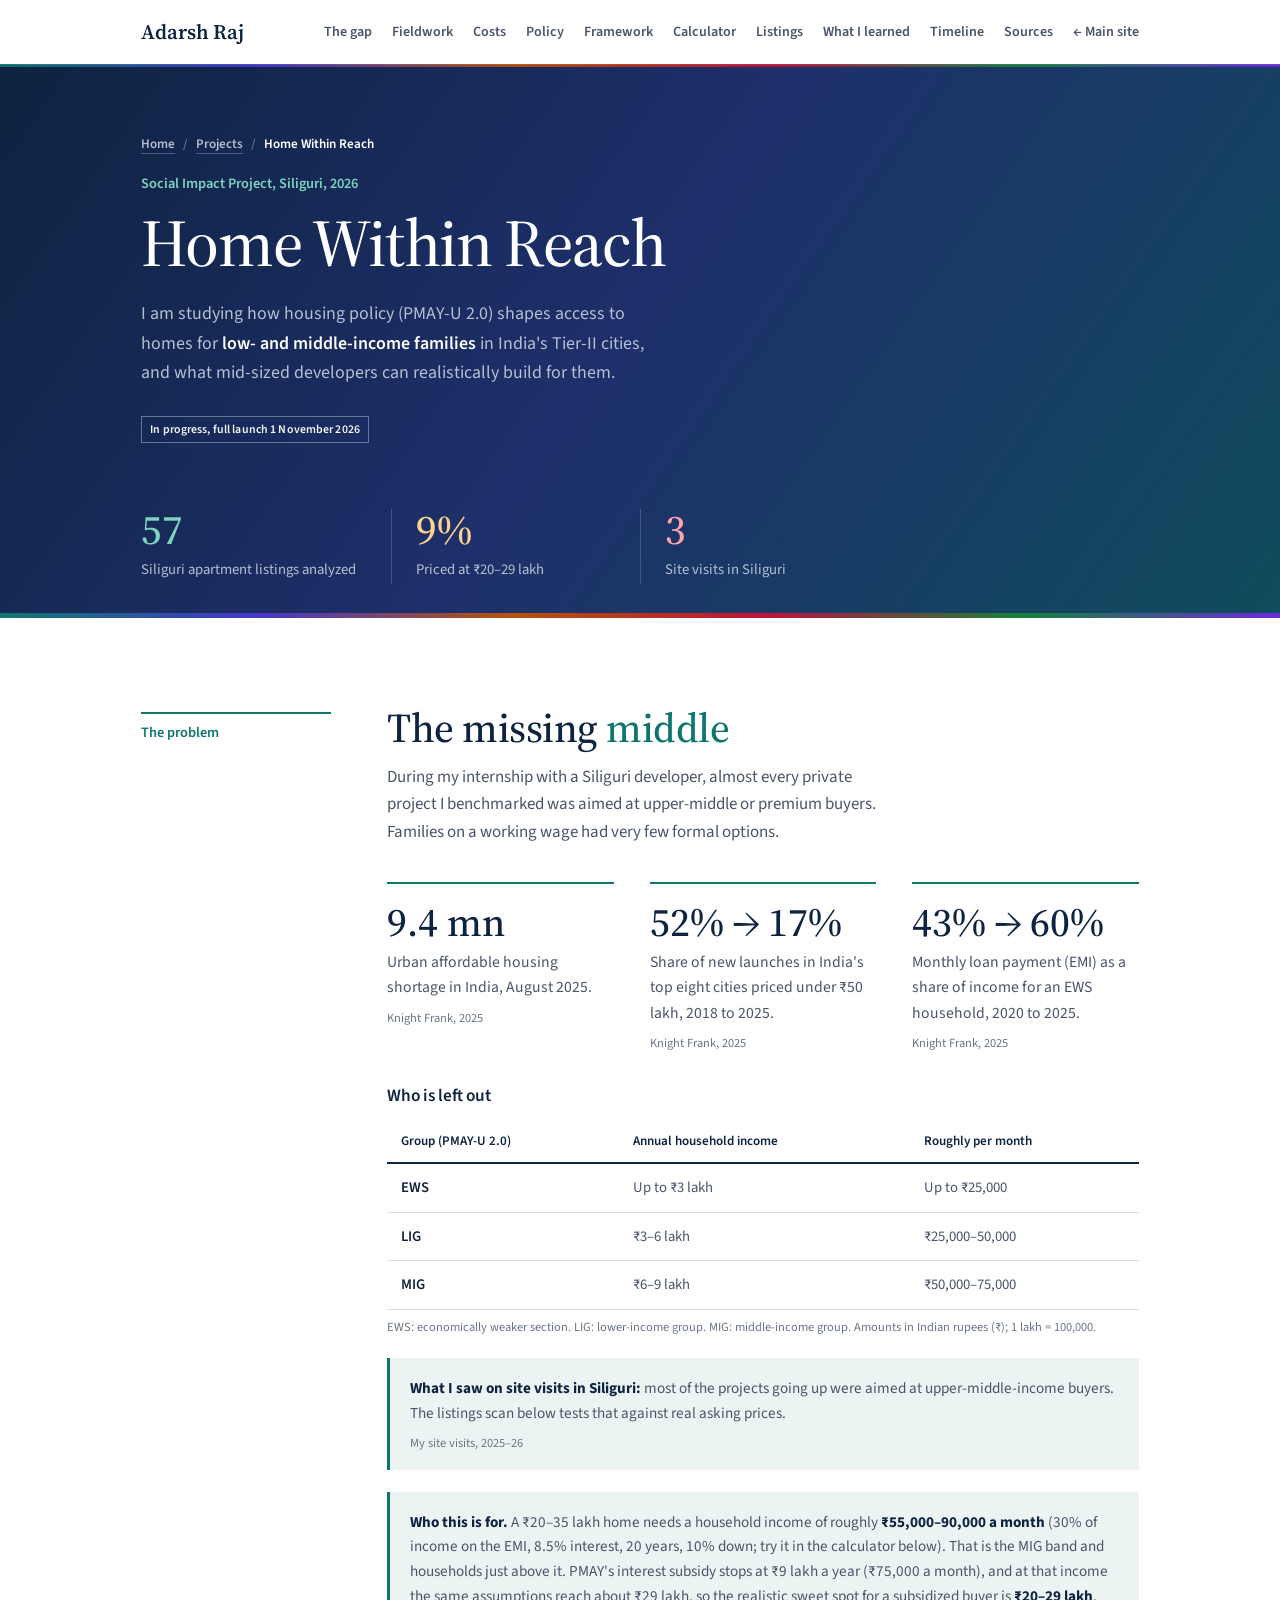
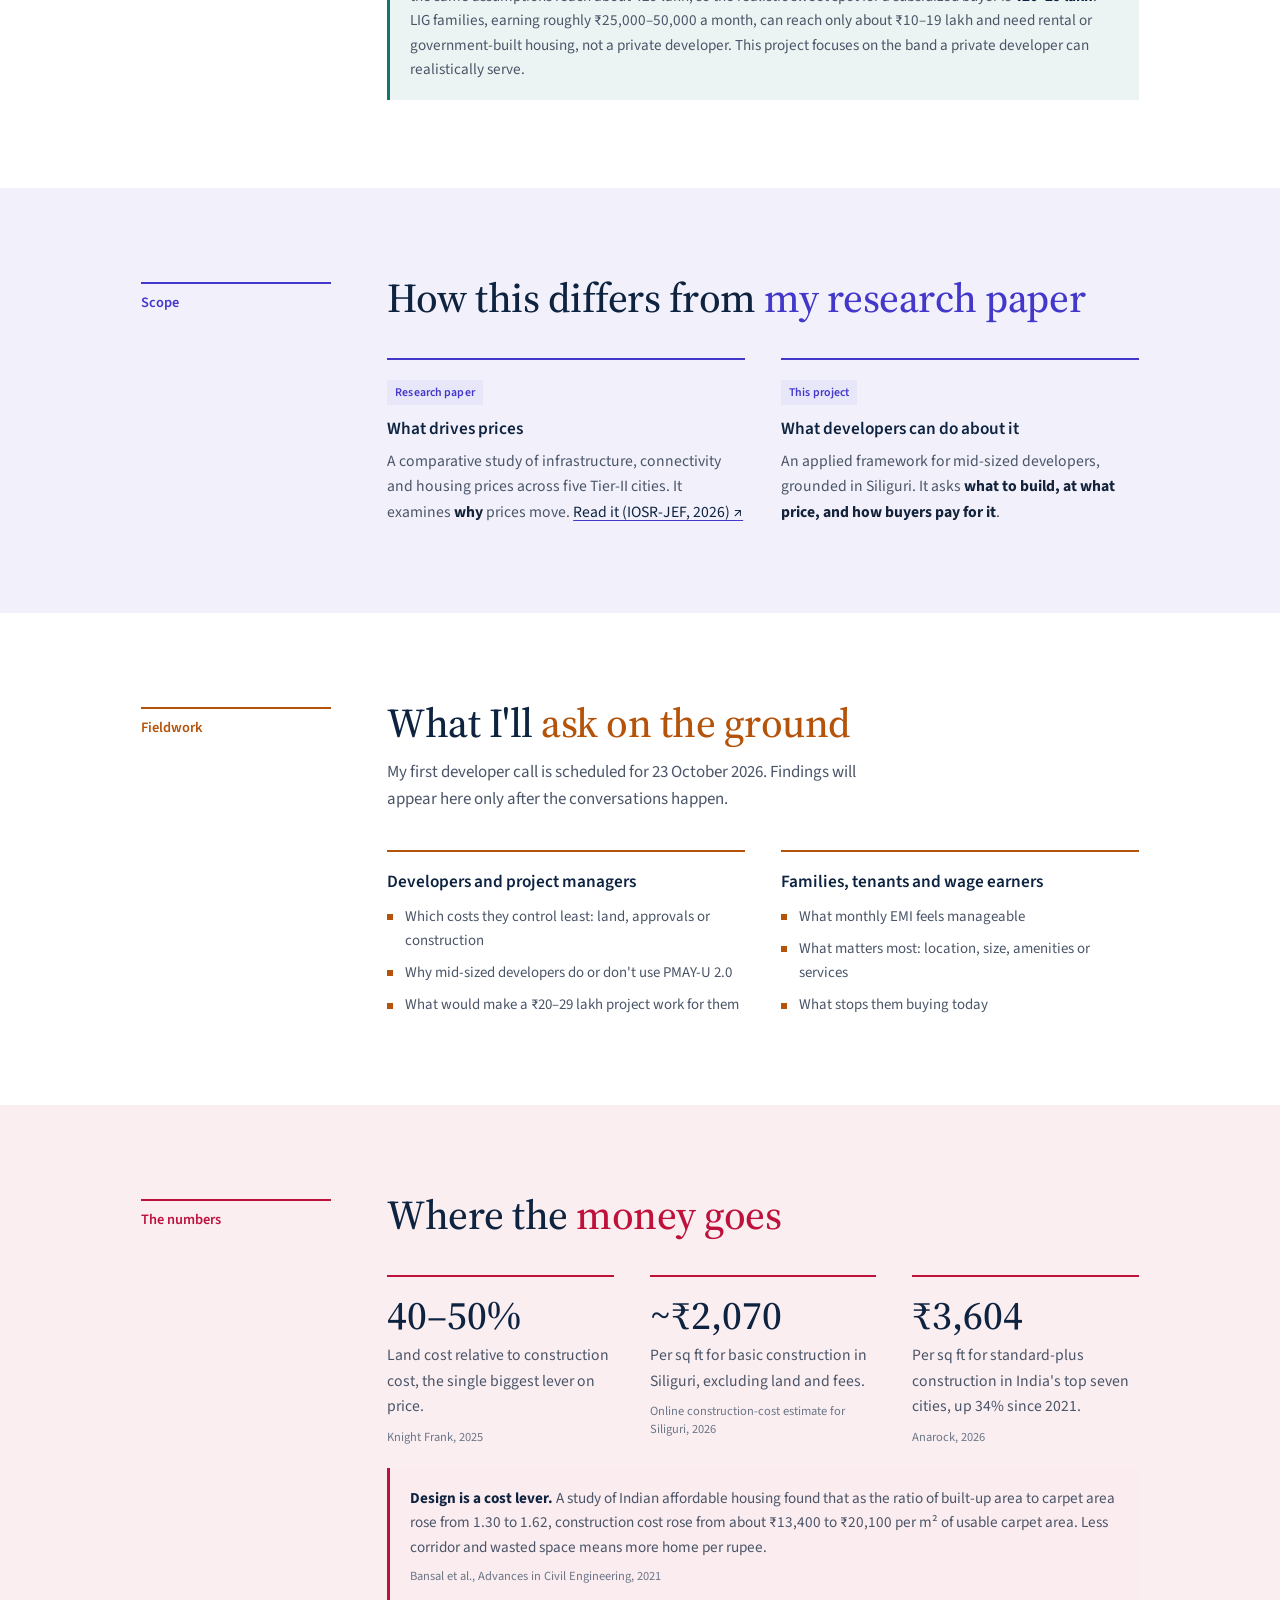
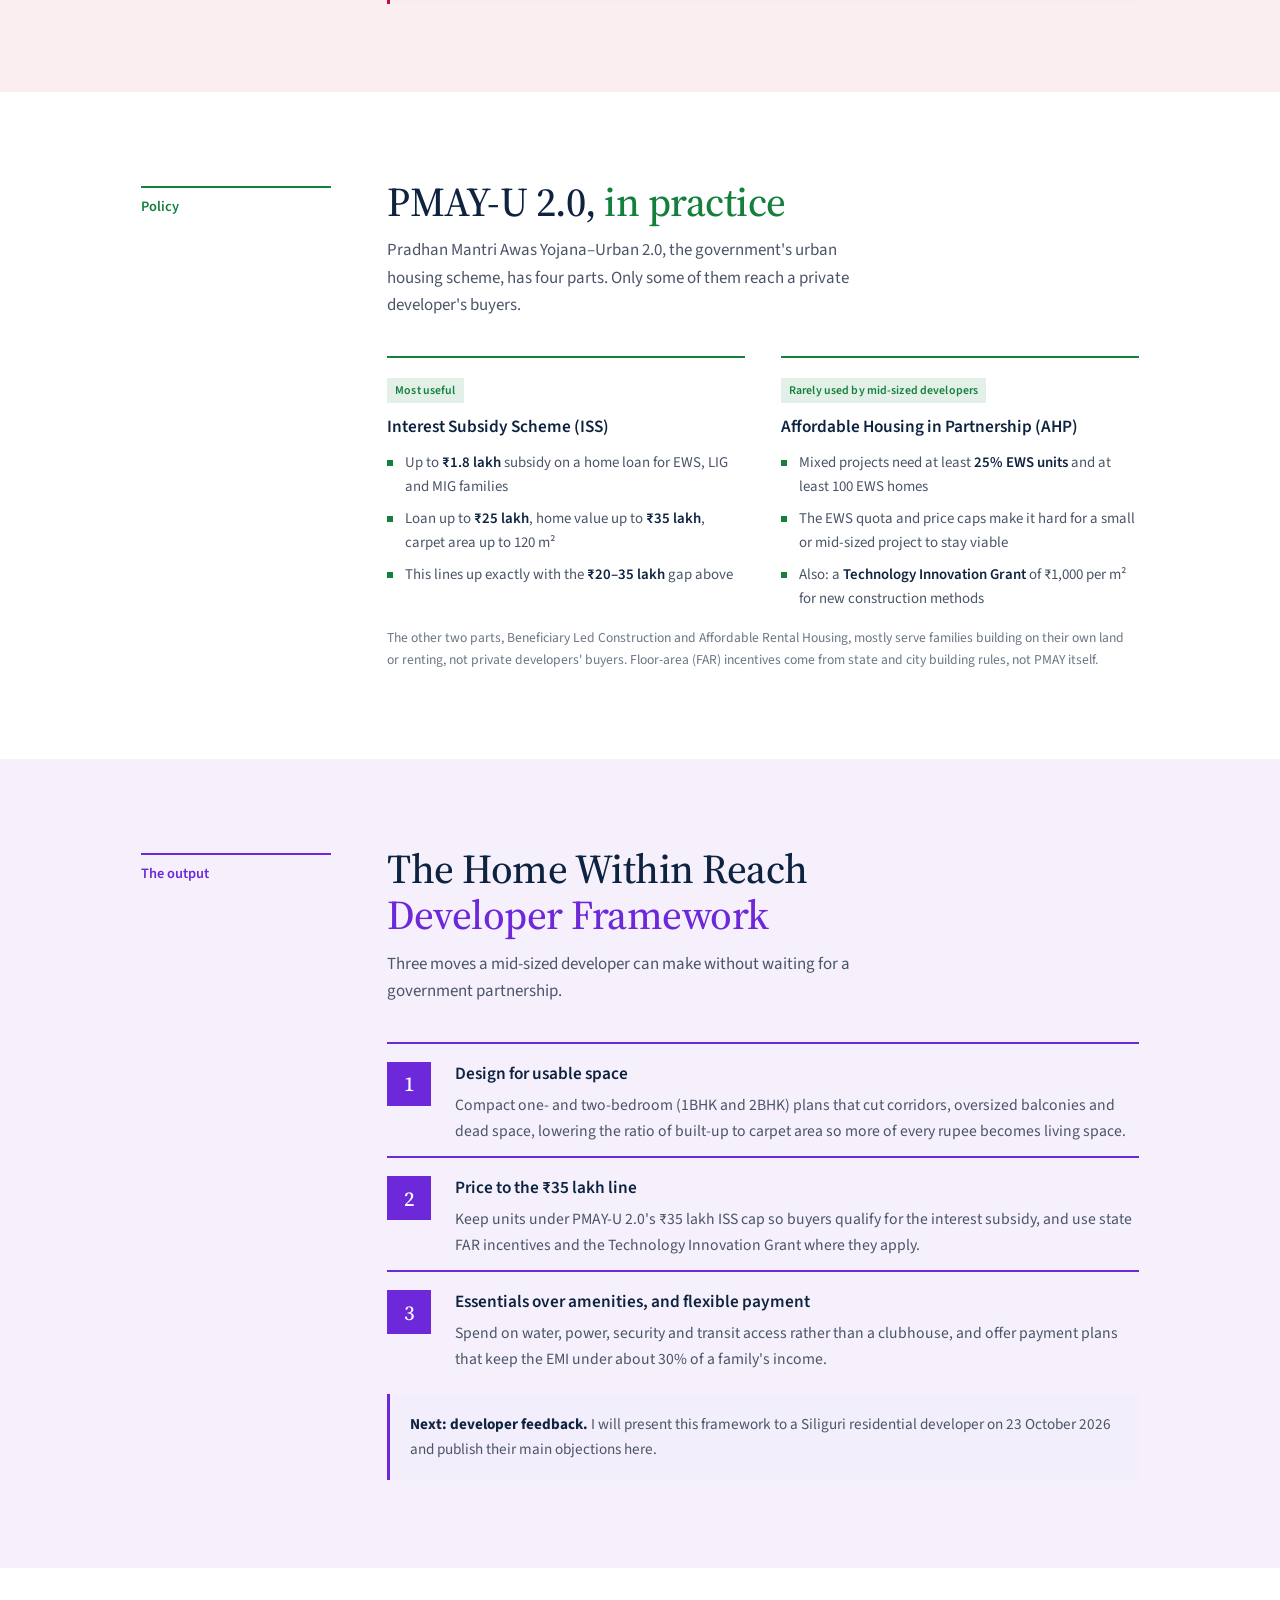
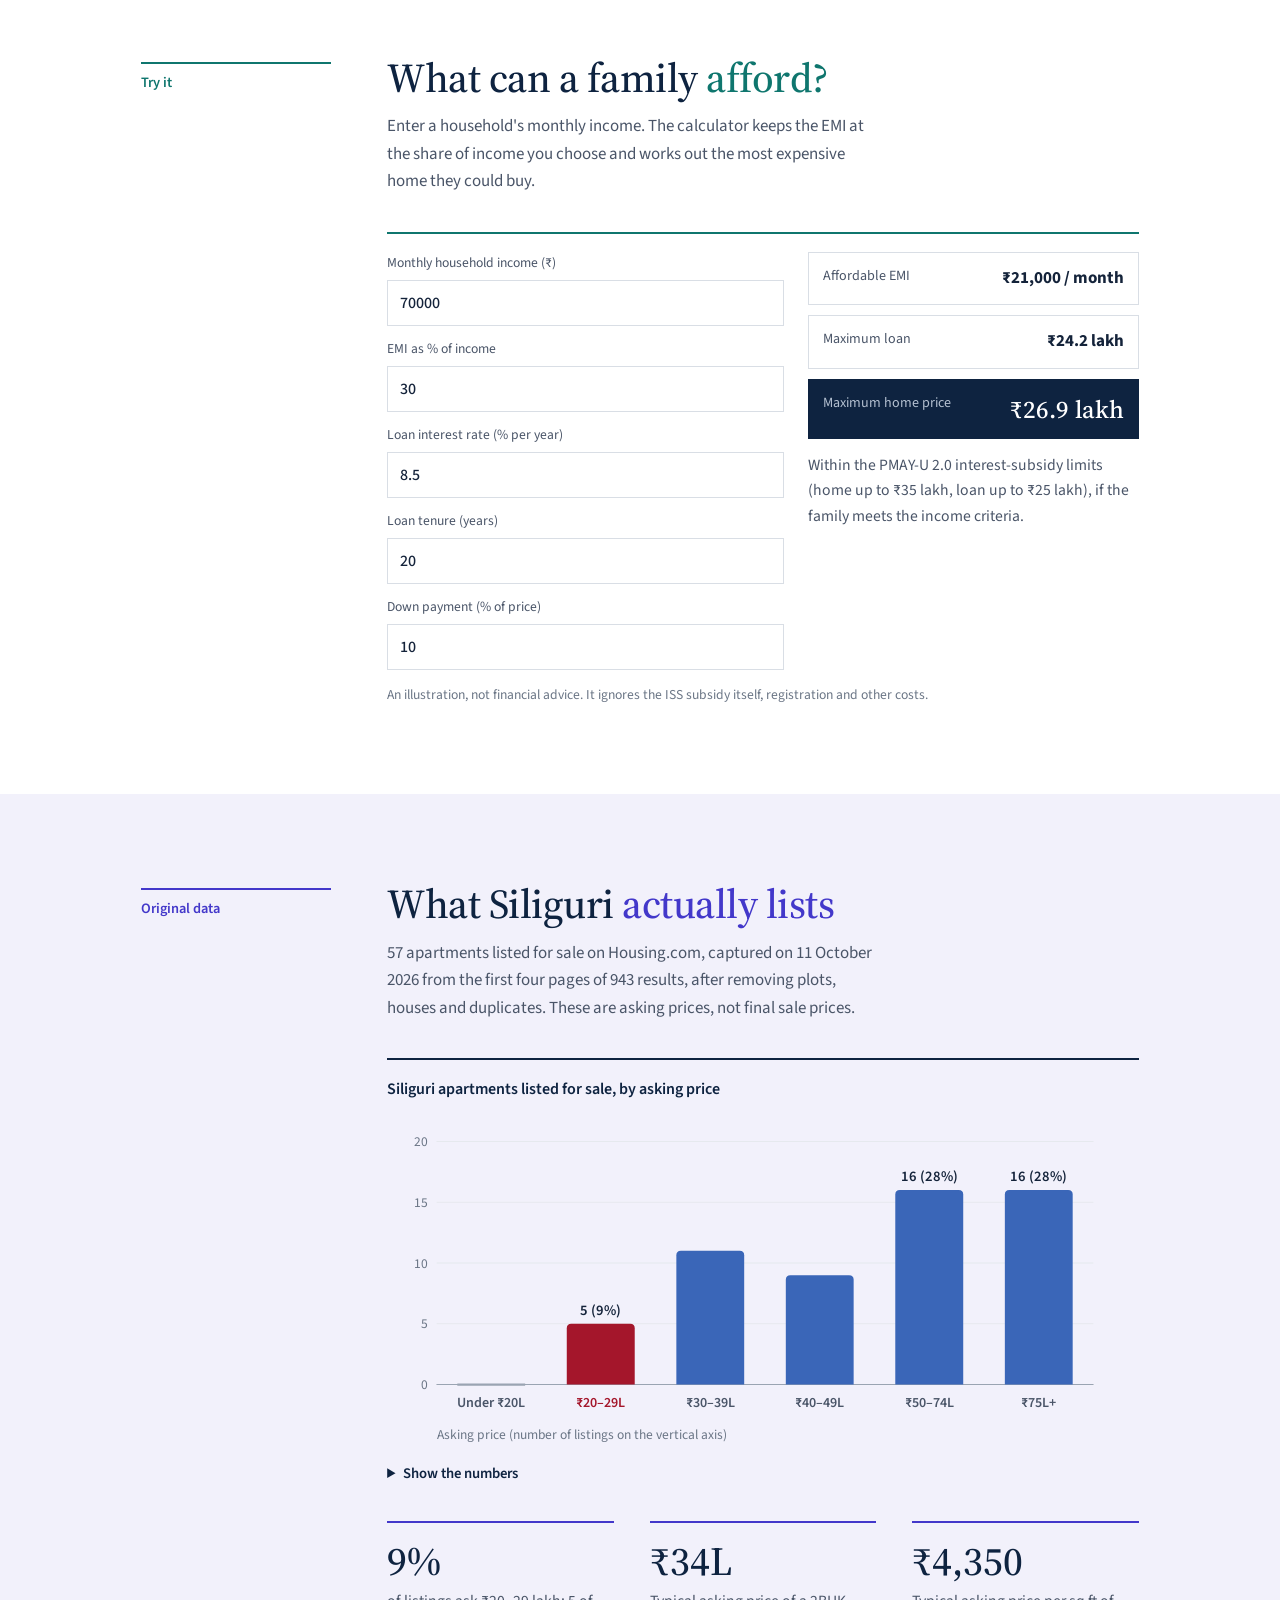
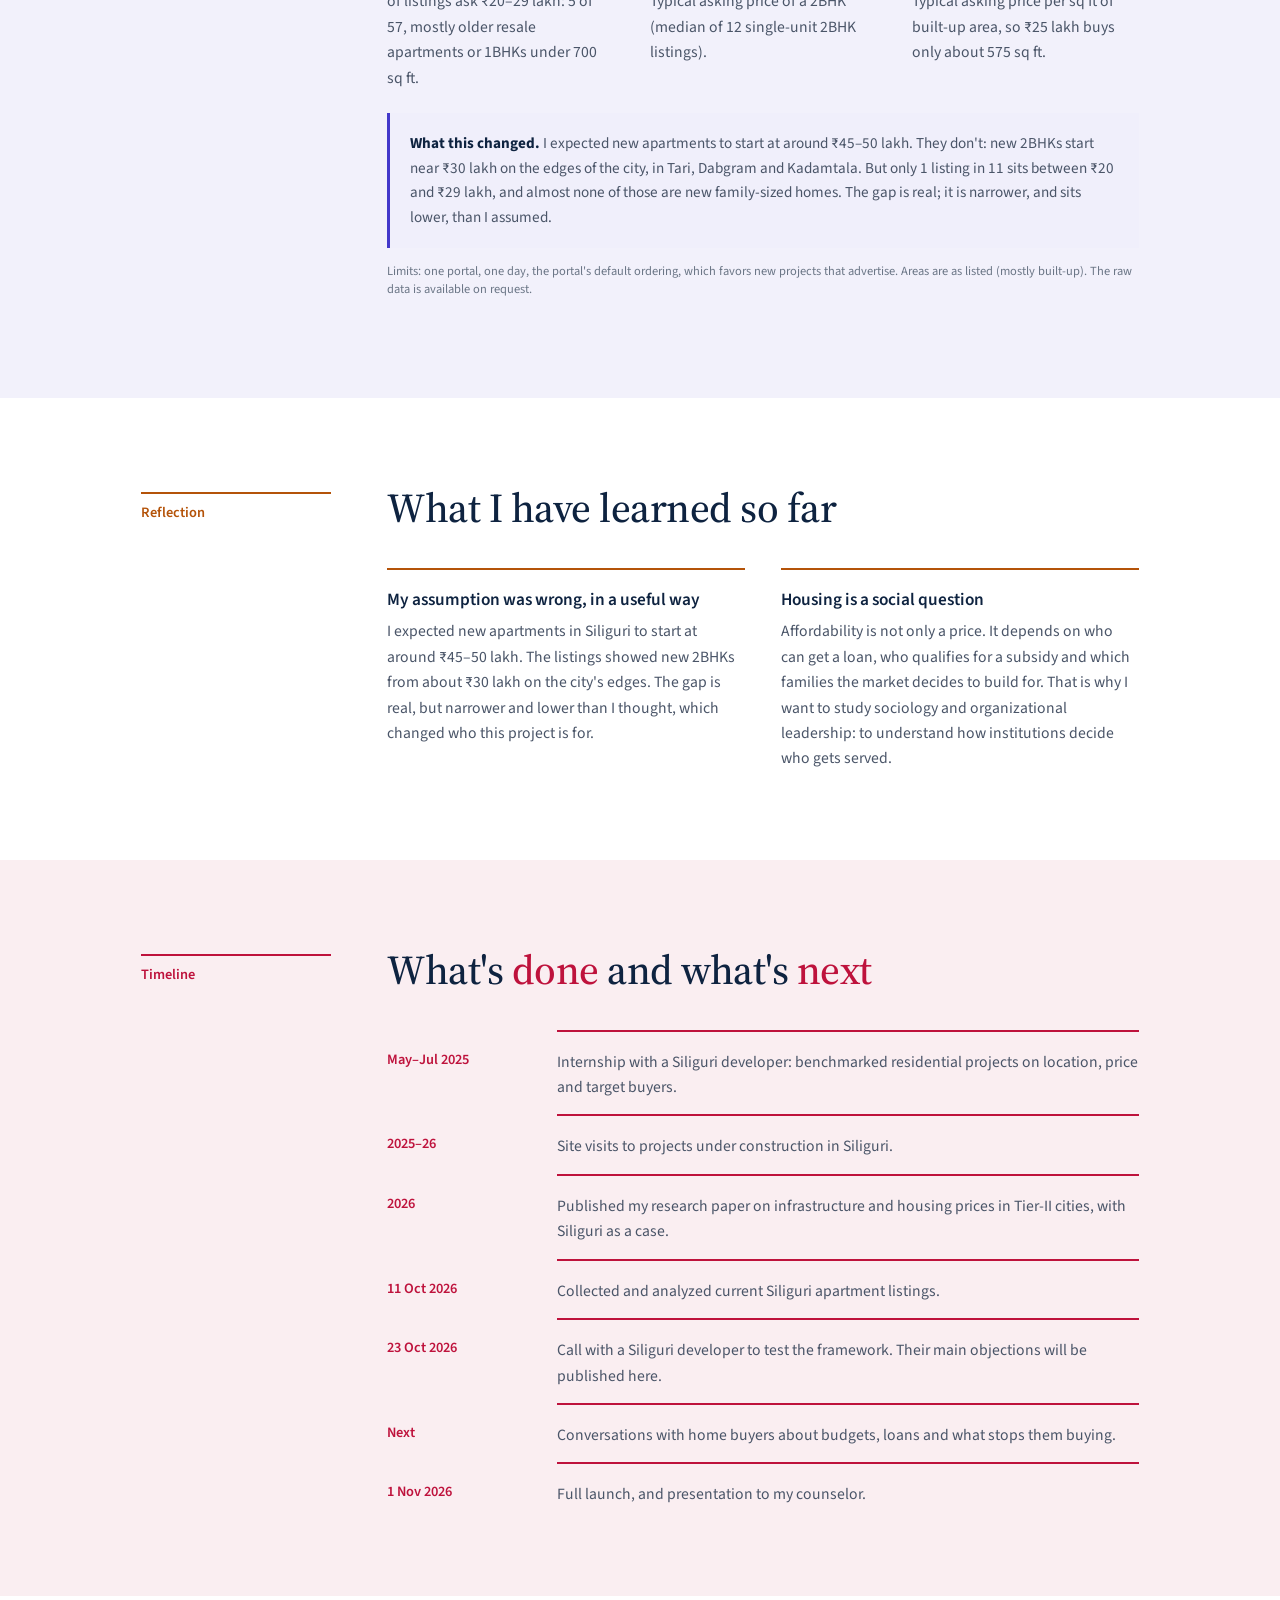
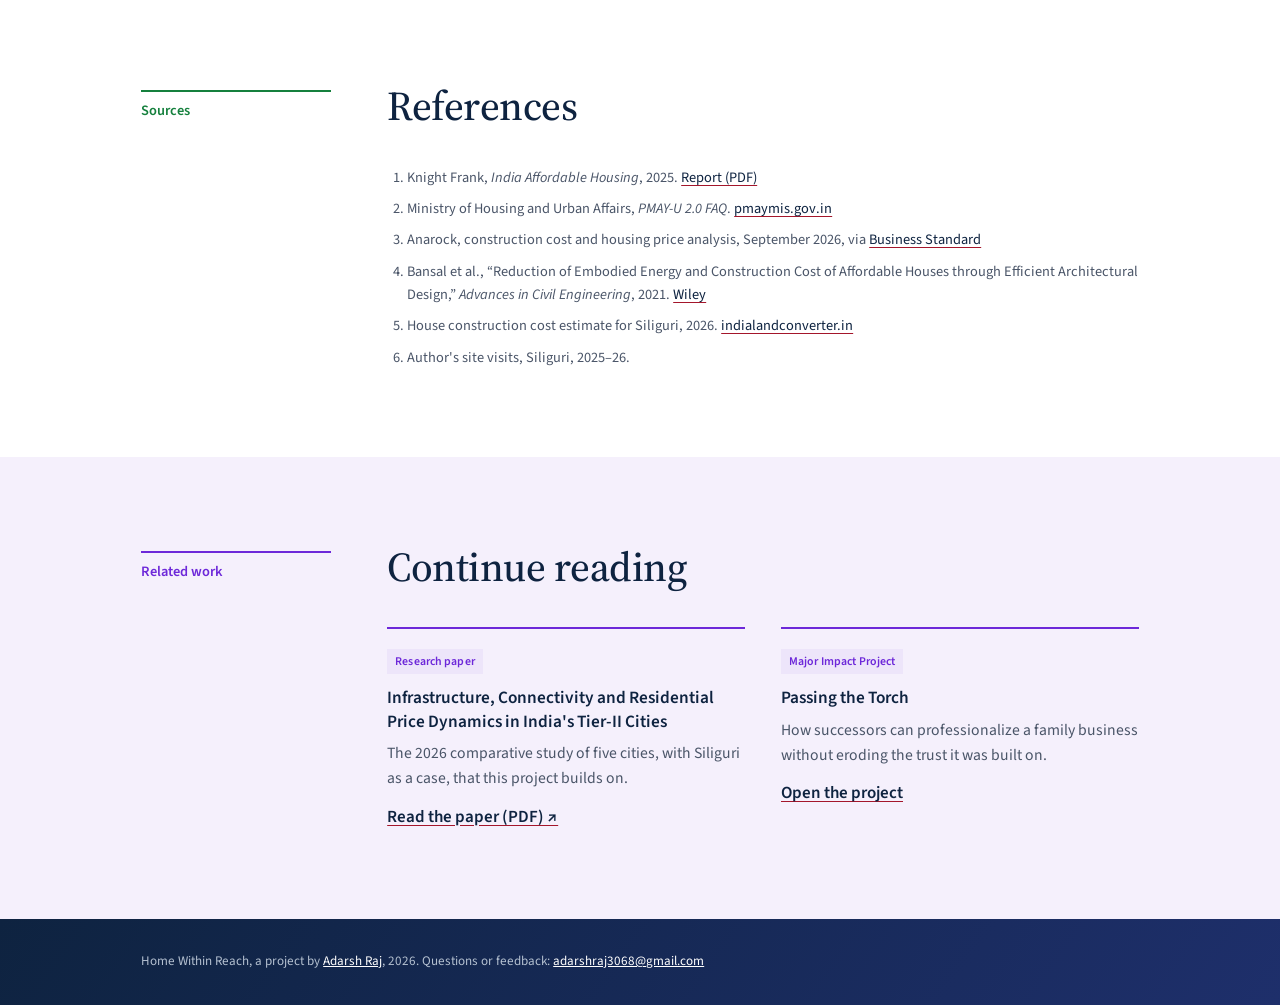
==== commit c58b3cce: "Home Within Reach: low- and middle-income framing" ====
--- a/home-within-reach/index.html
+++ b/home-within-reach/index.html
@@ -13,7 +13,7 @@
 <meta property="og:type" content="article">
 <meta property="og:site_name" content="Adarsh Raj">
 <meta property="og:title" content="Home Within Reach: Affordable Housing in Siliguri, India">
-<meta property="og:description" content="Why so few new homes in Siliguri are within reach of lower-middle-income families: a listings scan, site visits, a PMAY-U review and a developer framework.">
+<meta property="og:description" content="Why so few new homes in Siliguri are within reach of low- and middle-income families: a listings scan, site visits, a PMAY-U review and a developer framework.">
 <meta property="og:url" content="https://adarshraj.co.in/home-within-reach/">
 <meta property="og:image" content="https://adarshraj.co.in/img/og-home-within-reach.png">
 <meta property="og:image:width" content="1200">
@@ -22,10 +22,10 @@
 <meta property="og:locale" content="en_IN">
 <meta name="twitter:card" content="summary_large_image">
 <meta name="twitter:title" content="Home Within Reach: Affordable Housing in Siliguri, India">
-<meta name="twitter:description" content="Why so few new homes in Siliguri are within reach of lower-middle-income families: a listings scan, site visits, a PMAY-U review and a developer framework.">
+<meta name="twitter:description" content="Why so few new homes in Siliguri are within reach of low- and middle-income families: a listings scan, site visits, a PMAY-U review and a developer framework.">
 <meta name="twitter:image" content="https://adarshraj.co.in/img/og-home-within-reach.png">
-<script type="application/ld+json">{"@context":"https://schema.org","@graph":[{"@type":"Article","headline":"Home Within Reach","description":"Why so few new homes in Siliguri are within reach of lower-middle-income families: a listings scan, site visits, a PMAY-U review and a developer framework.","url":"https://adarshraj.co.in/home-within-reach/","datePublished":"2026-10-11","dateModified":"2026-10-11","inLanguage":"en-IN","image":"https://adarshraj.co.in/img/og-home-within-reach.png","author":{"@id":"https://adarshraj.co.in/#adarsh"},"about":"Affordable housing in Indian Tier-II cities","isPartOf":{"@type":"WebSite","url":"https://adarshraj.co.in/","name":"Adarsh Raj"}},{"@type":"Person","@id":"https://adarshraj.co.in/#adarsh","name":"Adarsh Raj","url":"https://adarshraj.co.in/","image":"https://adarshraj.co.in/img/adarsh.jpg","sameAs":["https://www.linkedin.com/in/adarshraj3068"]},{"@type":"BreadcrumbList","itemListElement":[{"@type":"ListItem","position":1,"name":"Home","item":"https://adarshraj.co.in/"},{"@type":"ListItem","position":2,"name":"Projects","item":"https://adarshraj.co.in/#impact"},{"@type":"ListItem","position":3,"name":"Home Within Reach","item":"https://adarshraj.co.in/home-within-reach/"}]}]}</script>
-<meta name="description" content="Why so few new homes in Siliguri are within reach of lower-middle-income families: a listings scan, site visits, a PMAY-U review and a developer framework.">
+<script type="application/ld+json">{"@context":"https://schema.org","@graph":[{"@type":"Article","headline":"Home Within Reach","description":"Why so few new homes in Siliguri are within reach of low- and middle-income families: a listings scan, site visits, a PMAY-U review and a developer framework.","url":"https://adarshraj.co.in/home-within-reach/","datePublished":"2026-10-11","dateModified":"2026-10-11","inLanguage":"en-IN","image":"https://adarshraj.co.in/img/og-home-within-reach.png","author":{"@id":"https://adarshraj.co.in/#adarsh"},"about":"Affordable housing in Indian Tier-II cities","isPartOf":{"@type":"WebSite","url":"https://adarshraj.co.in/","name":"Adarsh Raj"}},{"@type":"Person","@id":"https://adarshraj.co.in/#adarsh","name":"Adarsh Raj","url":"https://adarshraj.co.in/","image":"https://adarshraj.co.in/img/adarsh.jpg","sameAs":["https://www.linkedin.com/in/adarshraj3068"]},{"@type":"BreadcrumbList","itemListElement":[{"@type":"ListItem","position":1,"name":"Home","item":"https://adarshraj.co.in/"},{"@type":"ListItem","position":2,"name":"Projects","item":"https://adarshraj.co.in/#impact"},{"@type":"ListItem","position":3,"name":"Home Within Reach","item":"https://adarshraj.co.in/home-within-reach/"}]}]}</script>
+<meta name="description" content="Why so few new homes in Siliguri are within reach of low- and middle-income families: a listings scan, site visits, a PMAY-U review and a developer framework.">
 <link rel="preconnect" href="https://fonts.googleapis.com">
 <link rel="preconnect" href="https://fonts.gstatic.com" crossorigin>
 <link rel="stylesheet" href="https://fonts.googleapis.com/css2?family=Source+Serif+4:opsz,wght@8..60,500;8..60,600&family=Source+Sans+3:wght@400;600;700&display=swap">
@@ -473,7 +473,7 @@
       <ol class="crumbs" aria-label="Breadcrumb"><li><a href="../">Home</a></li><li><a href="../#impact">Projects</a></li><li><span aria-current="page">Home Within Reach</span></li></ol>
       <div class="eyebrow">Social Impact Project, Siliguri, 2026</div>
       <h1>Home <em>Within Reach</em></h1>
-      <p class="lede">I am studying how mid-sized developers in India's Tier-II cities can build homes that <b>lower-middle-income families can actually buy</b>, and still make the numbers work.</p>
+      <p class="lede">I am studying how housing policy (PMAY-U 2.0) shapes access to homes for <b>low- and middle-income families</b> in India's Tier-II cities, and what mid-sized developers can realistically build for them.</p>
       <div class="ctas"><span class="pill">In progress, full launch 1 November 2026</span></div>
     </div>
   </header>
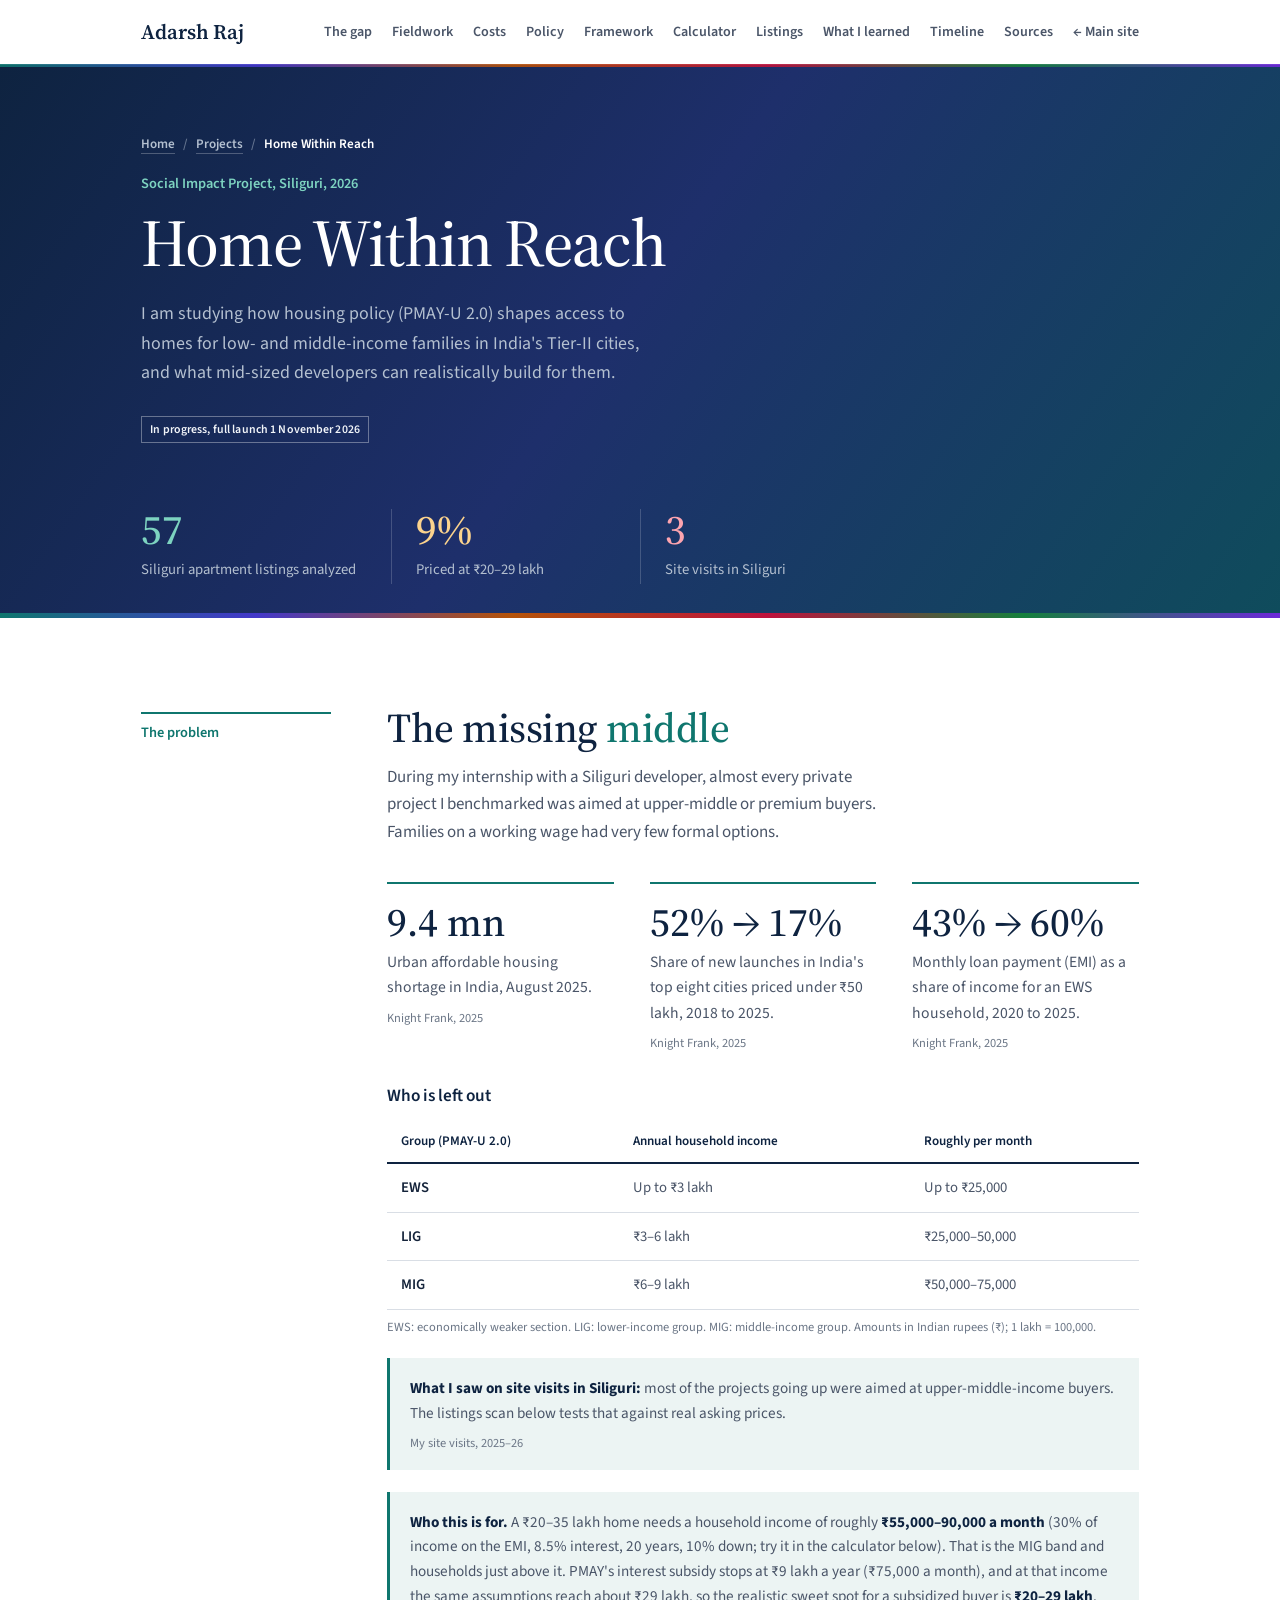
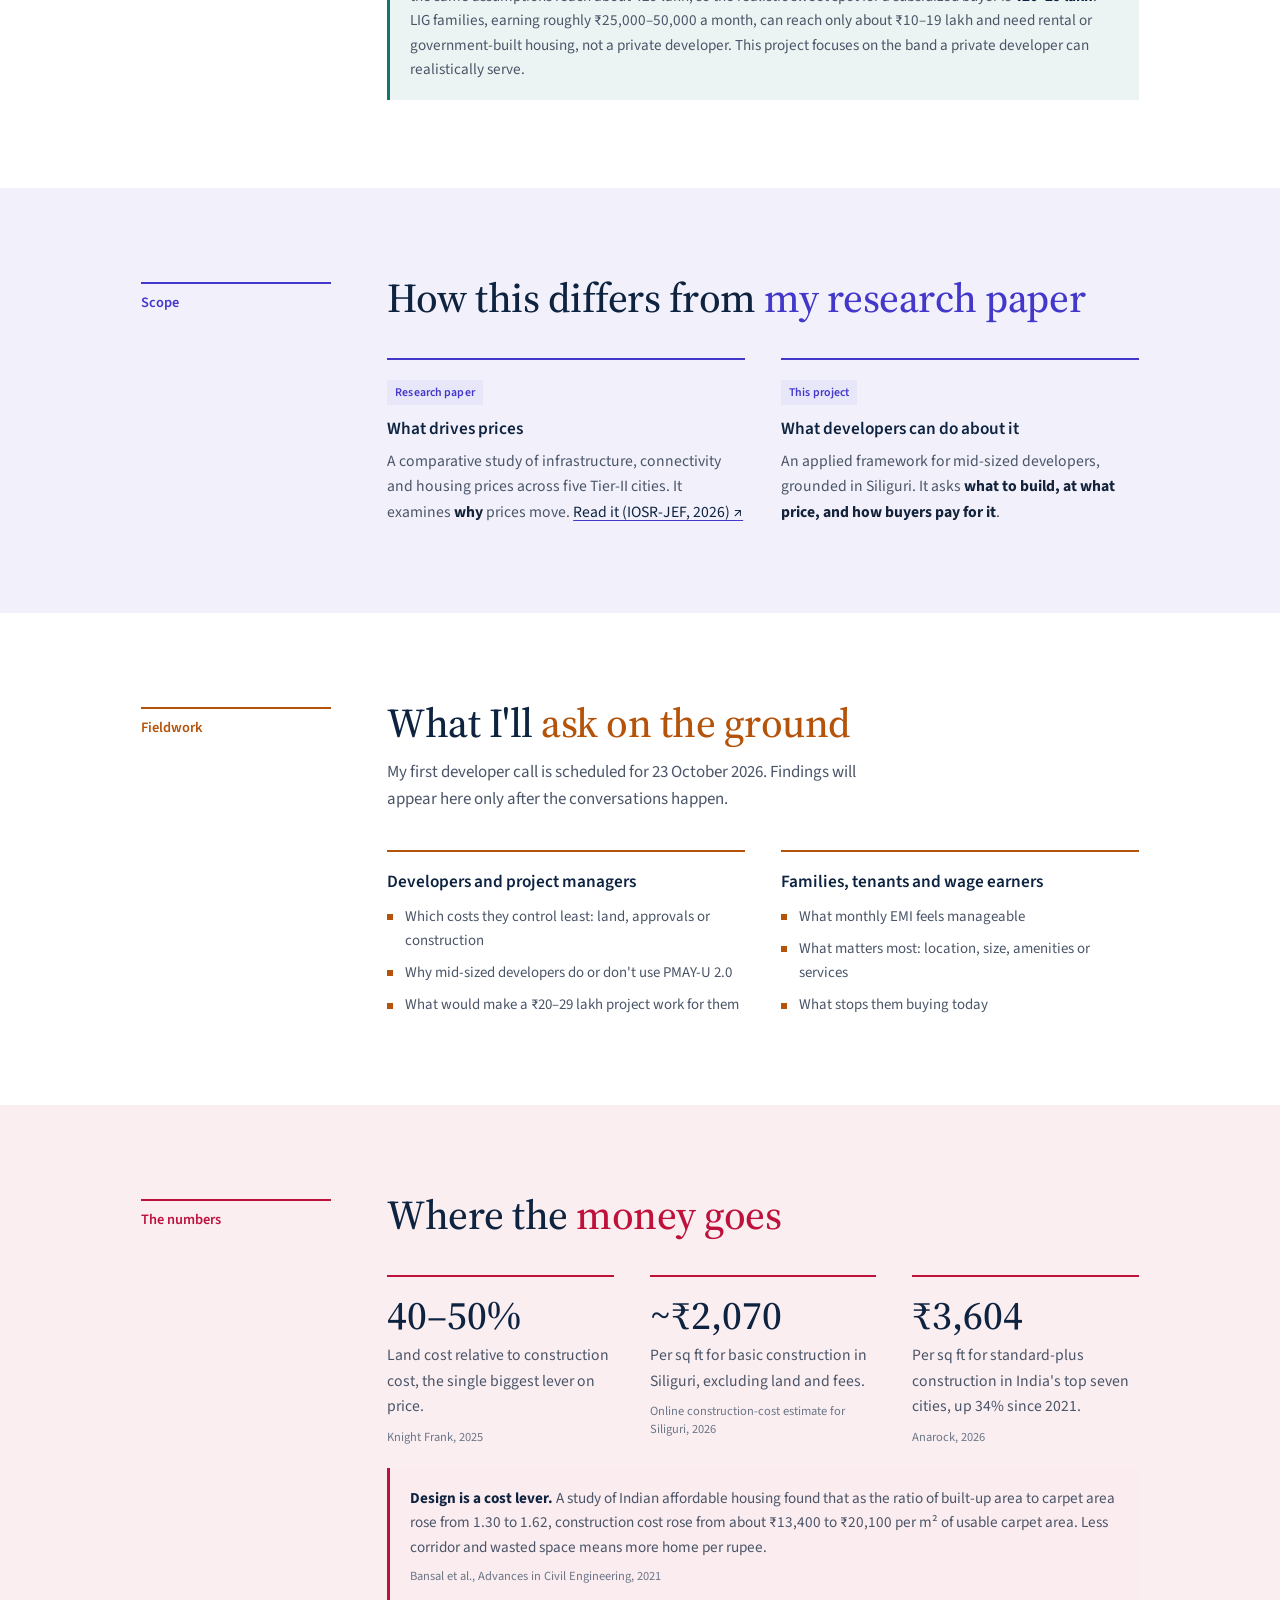
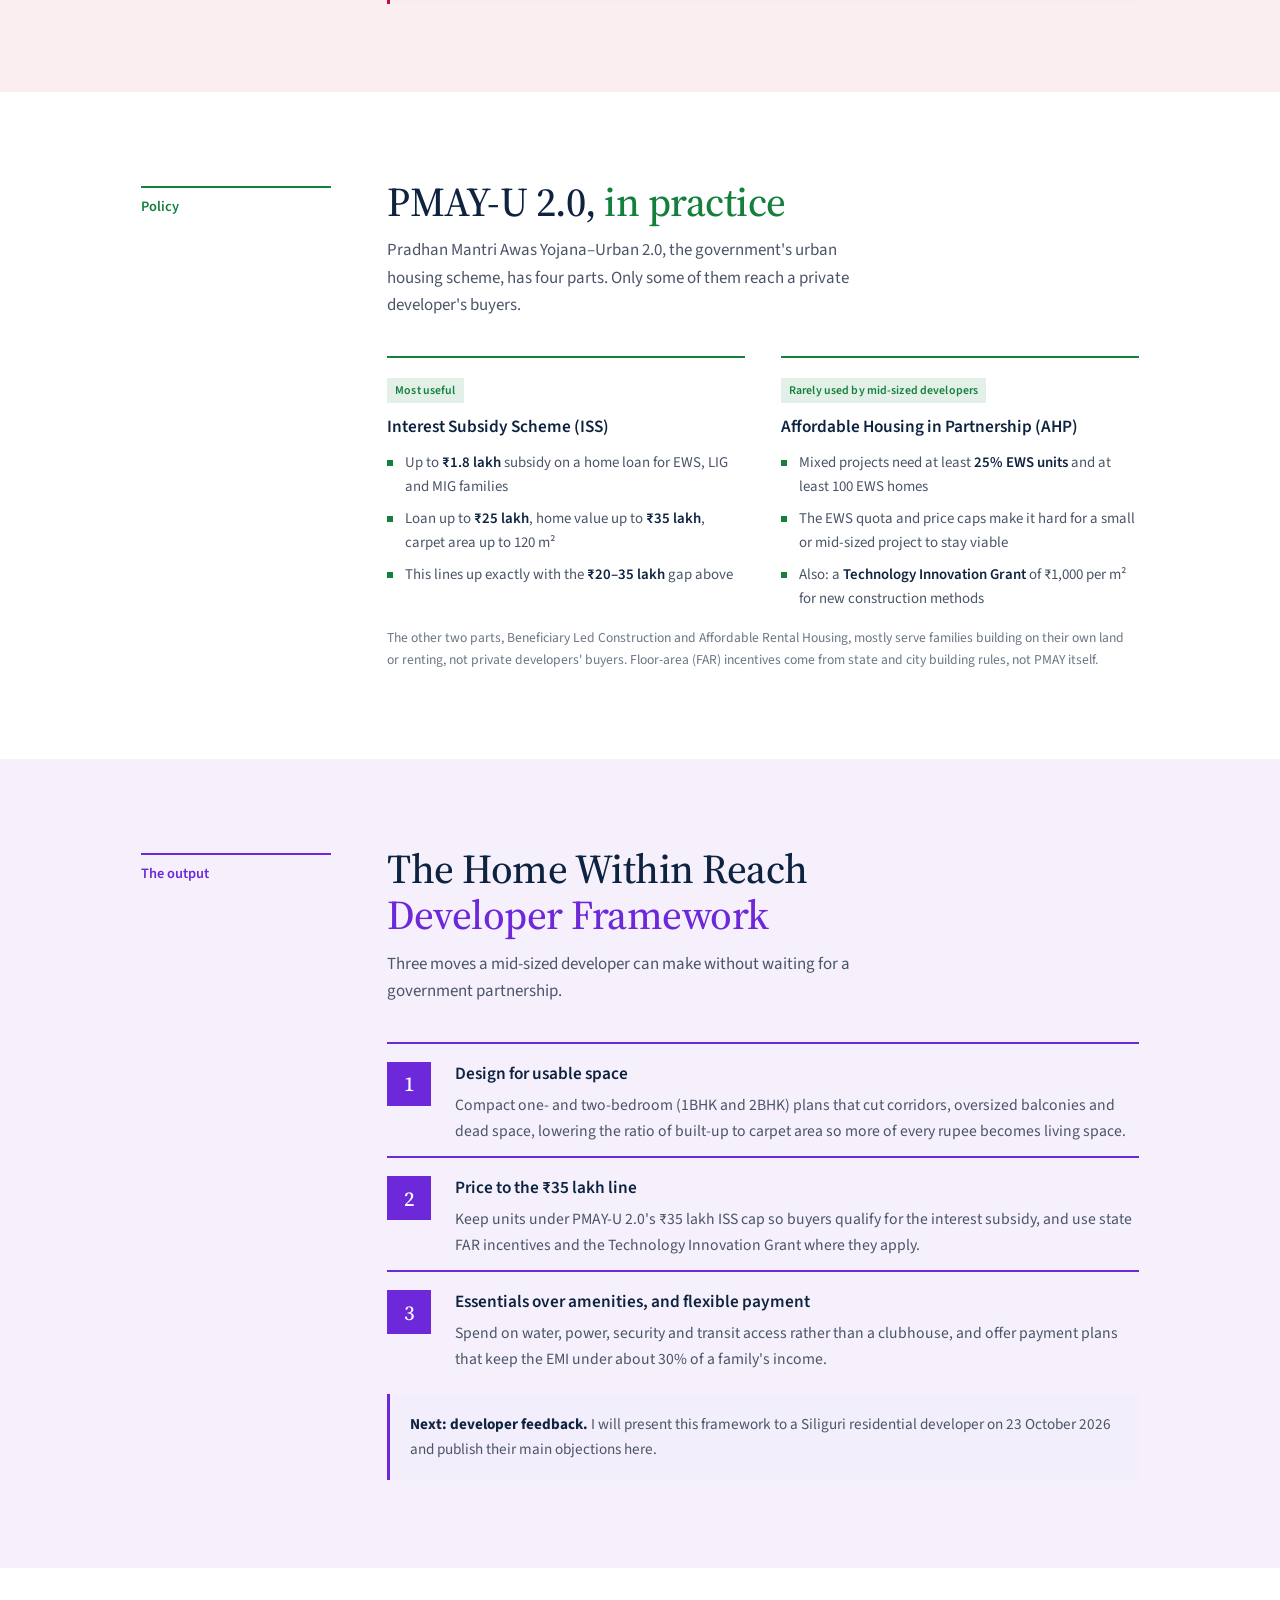
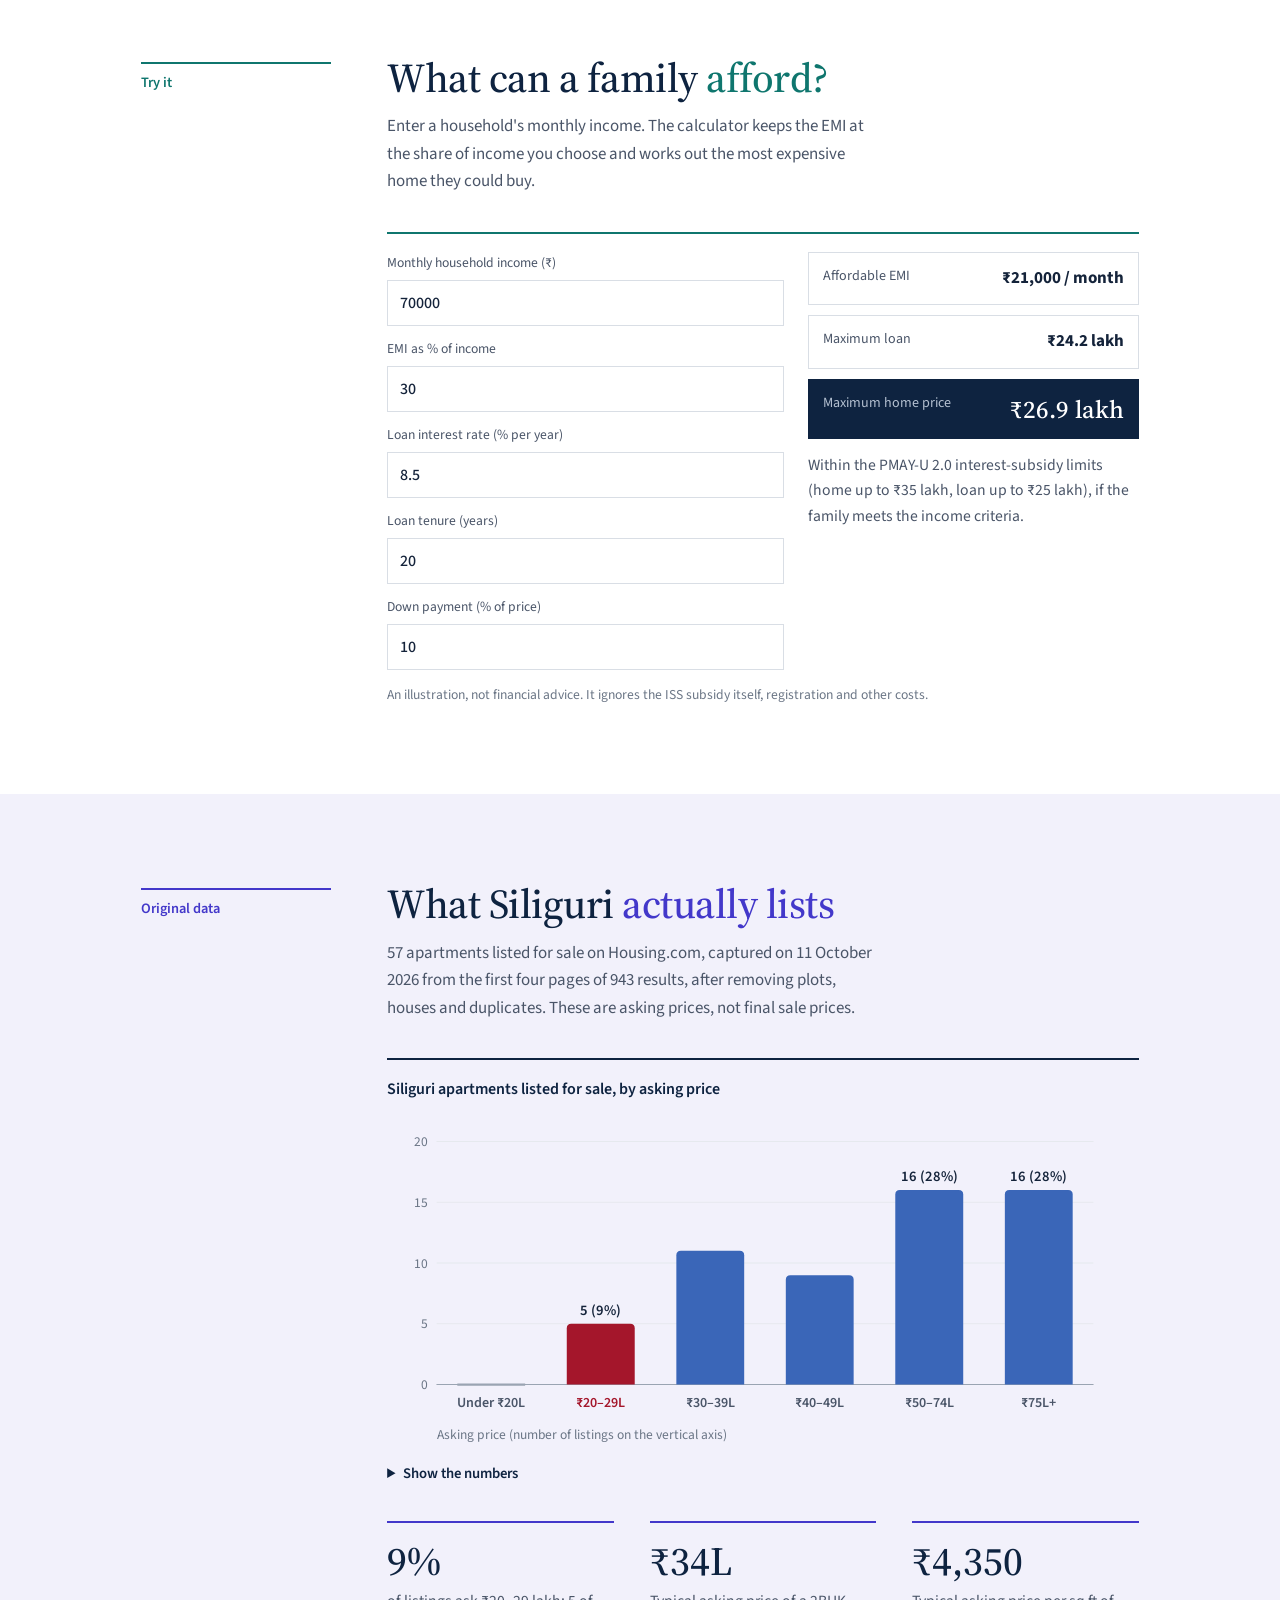
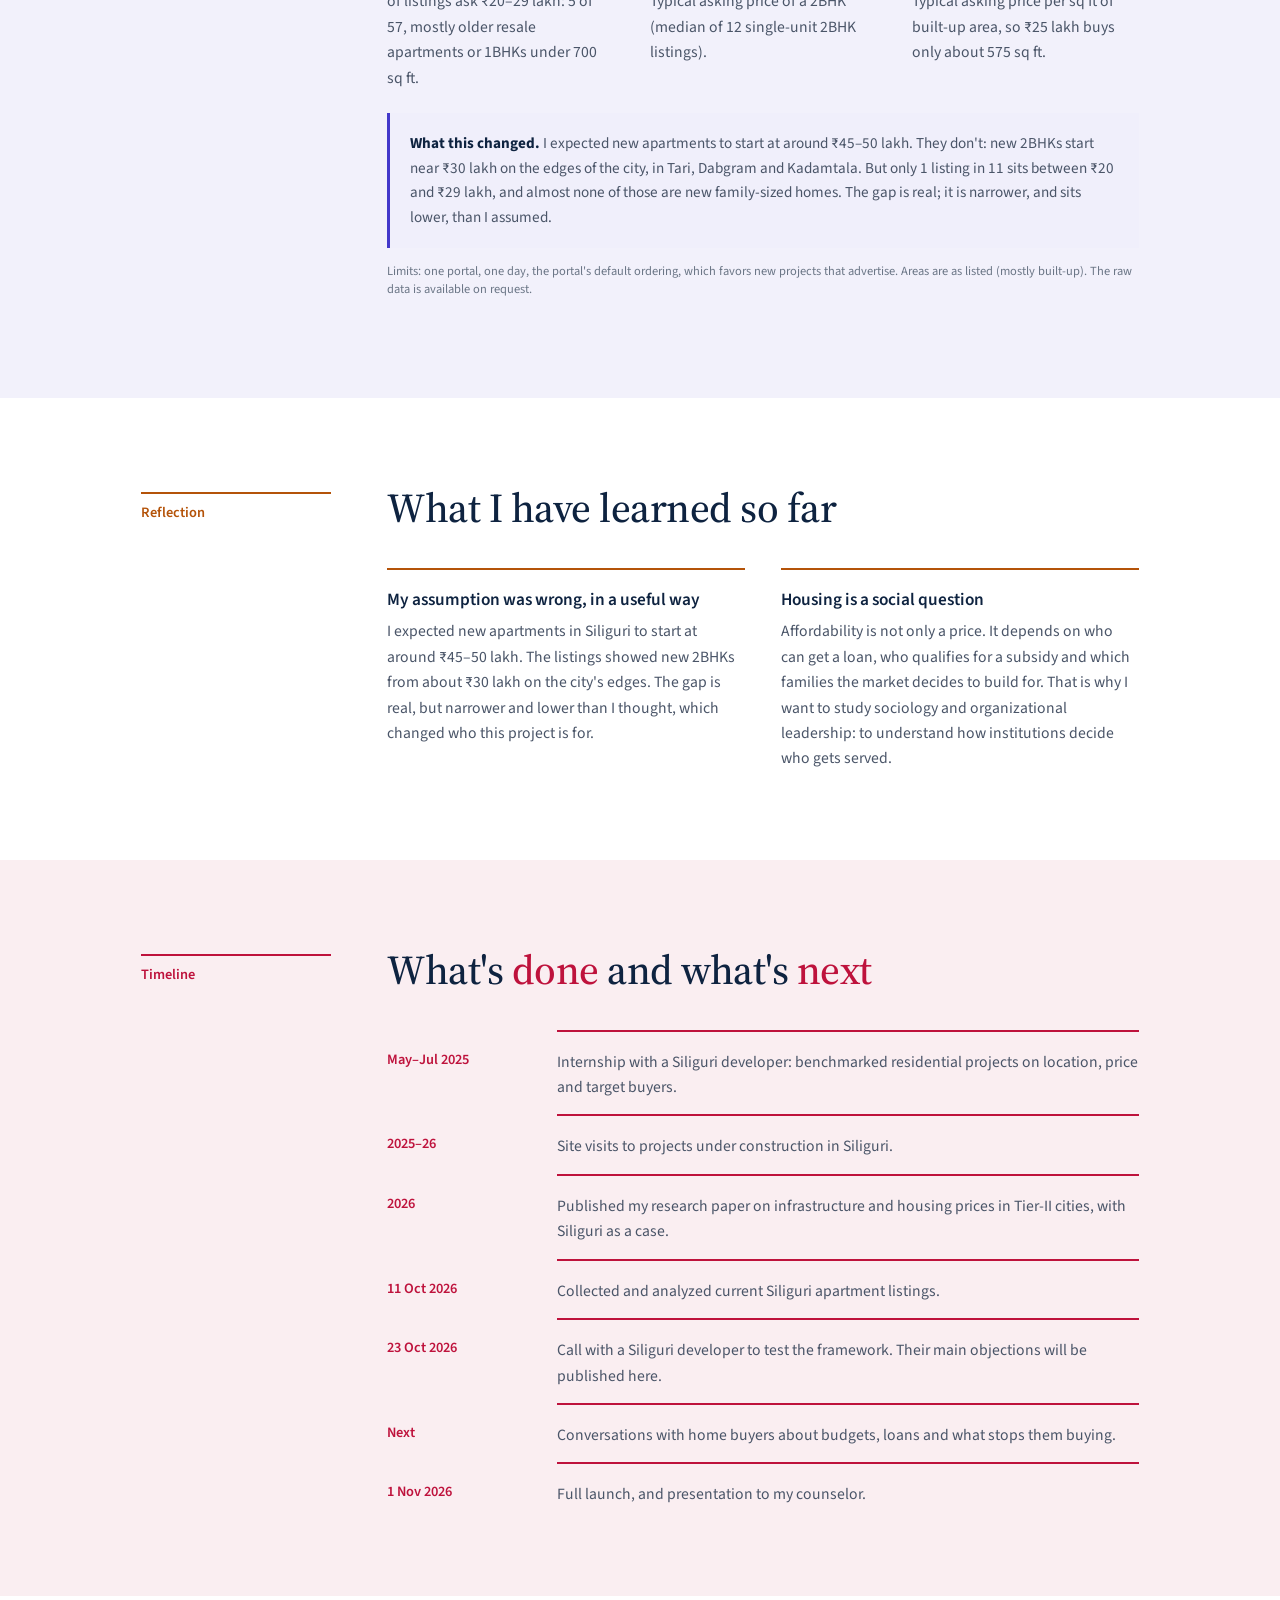
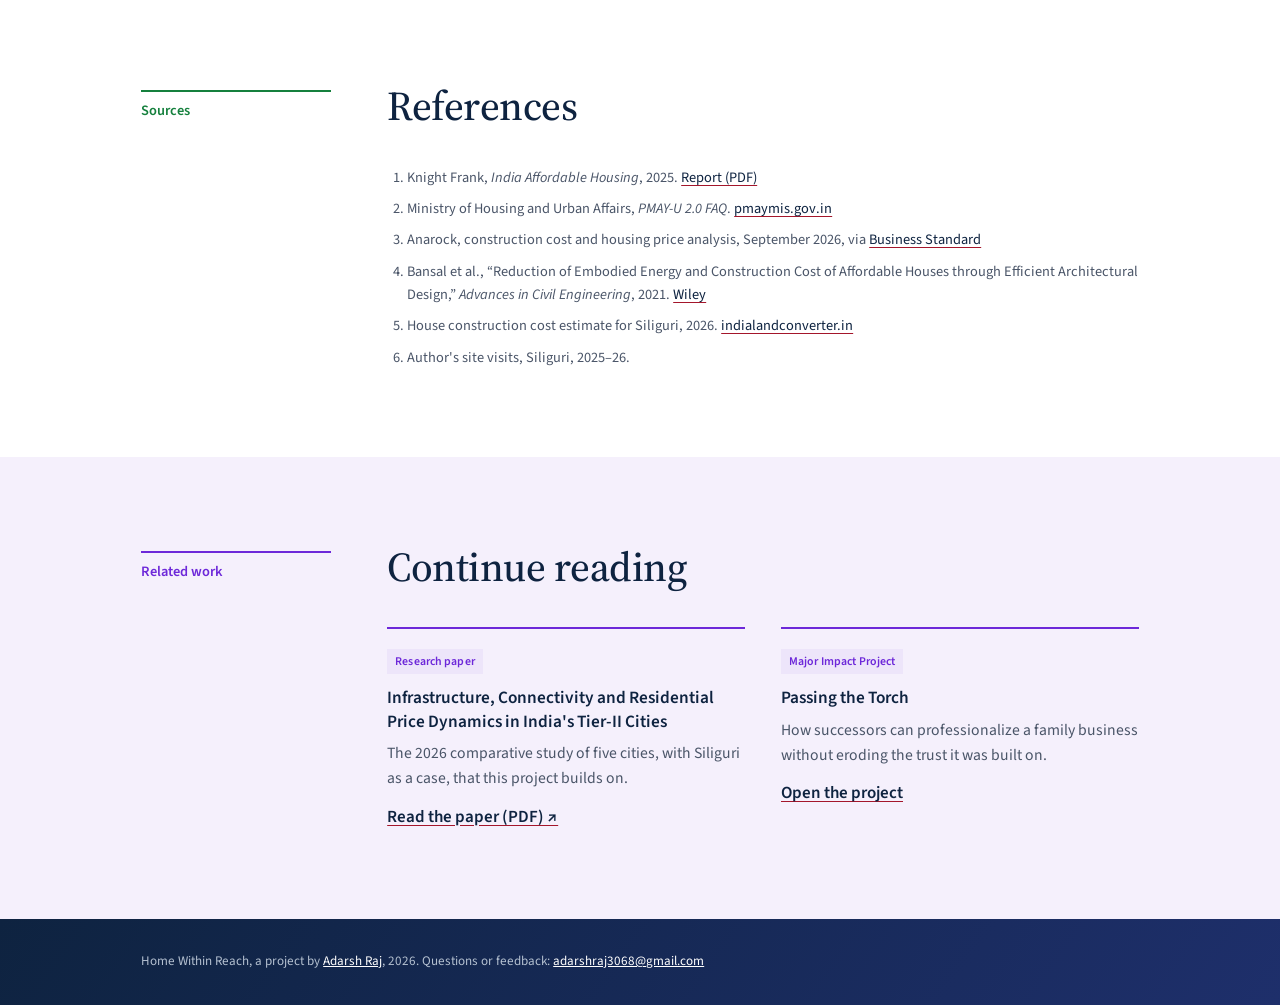
==== commit bdb48dcf: "Home Within Reach: unbold intro" ====
--- a/home-within-reach/index.html
+++ b/home-within-reach/index.html
@@ -473,7 +473,7 @@
       <ol class="crumbs" aria-label="Breadcrumb"><li><a href="../">Home</a></li><li><a href="../#impact">Projects</a></li><li><span aria-current="page">Home Within Reach</span></li></ol>
       <div class="eyebrow">Social Impact Project, Siliguri, 2026</div>
       <h1>Home <em>Within Reach</em></h1>
-      <p class="lede">I am studying how housing policy (PMAY-U 2.0) shapes access to homes for <b>low- and middle-income families</b> in India's Tier-II cities, and what mid-sized developers can realistically build for them.</p>
+      <p class="lede">I am studying how housing policy (PMAY-U 2.0) shapes access to homes for low- and middle-income families in India's Tier-II cities, and what mid-sized developers can realistically build for them.</p>
       <div class="ctas"><span class="pill">In progress, full launch 1 November 2026</span></div>
     </div>
   </header>
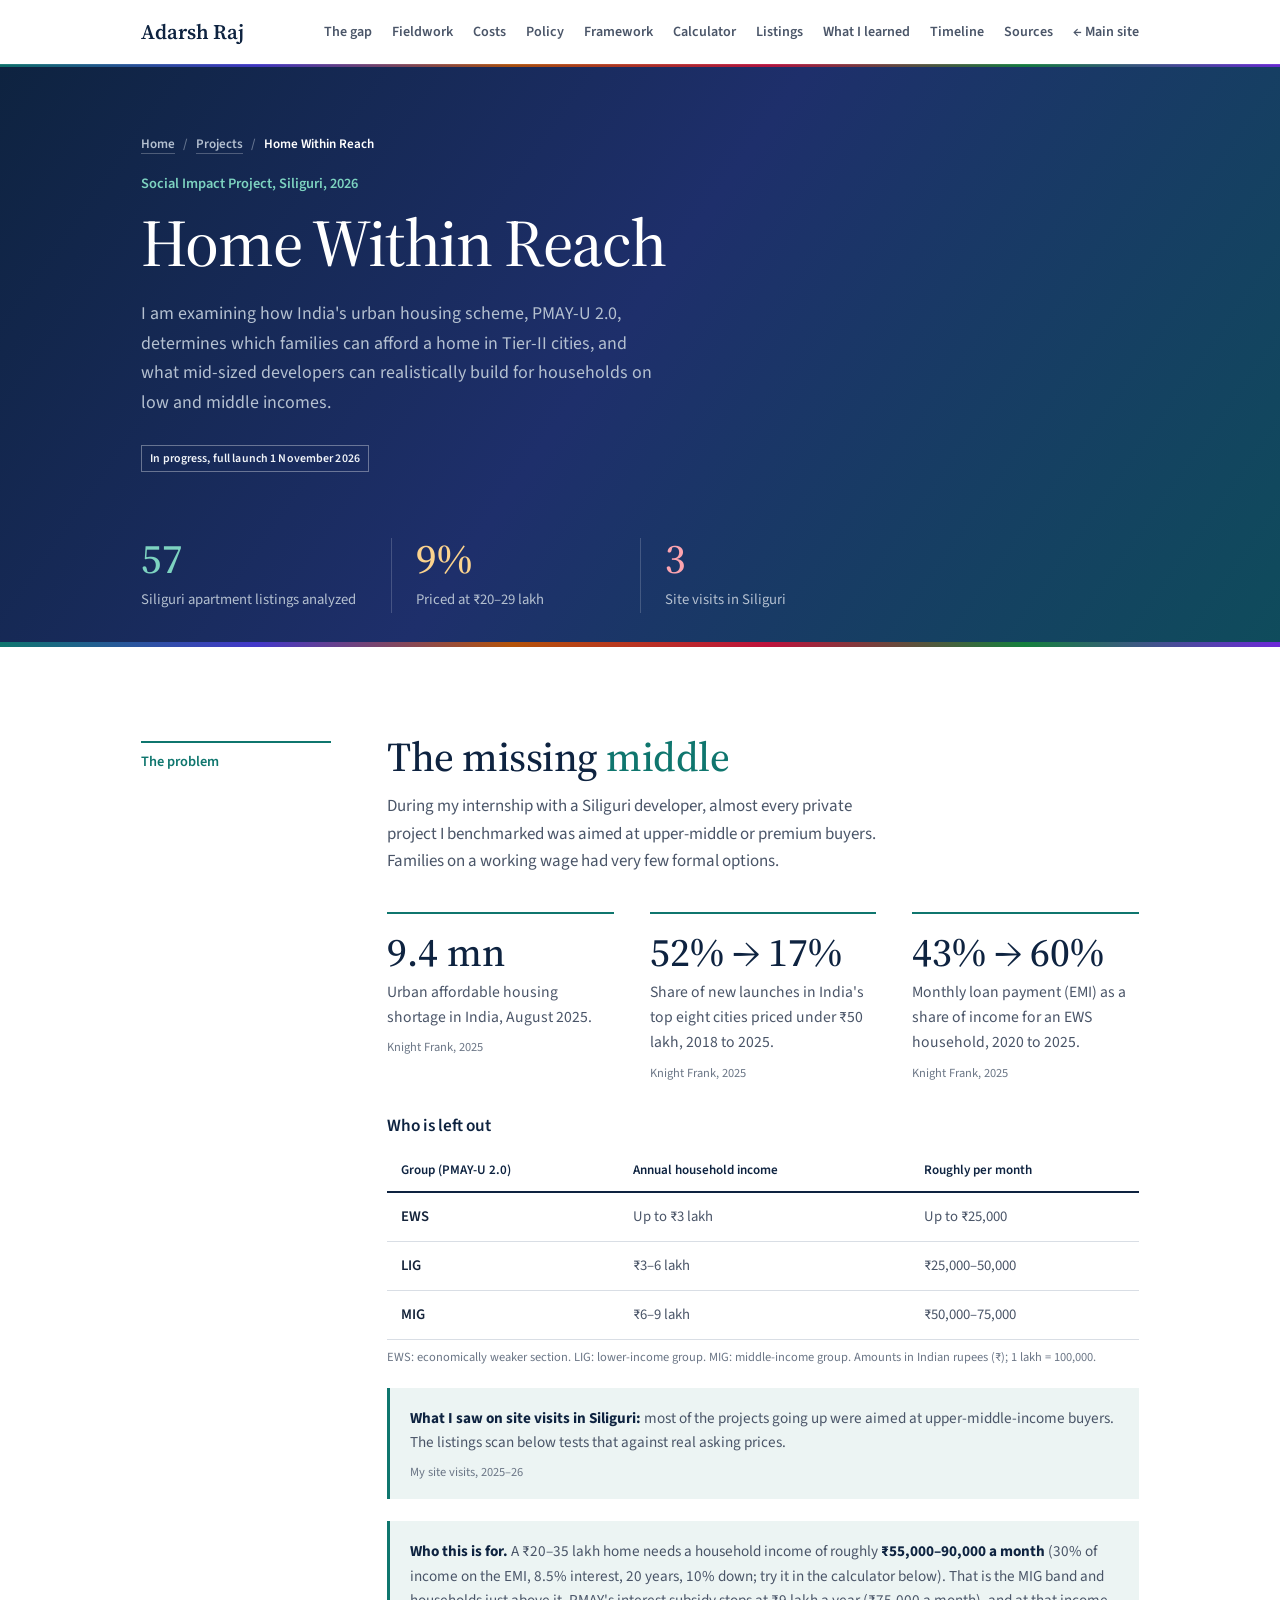
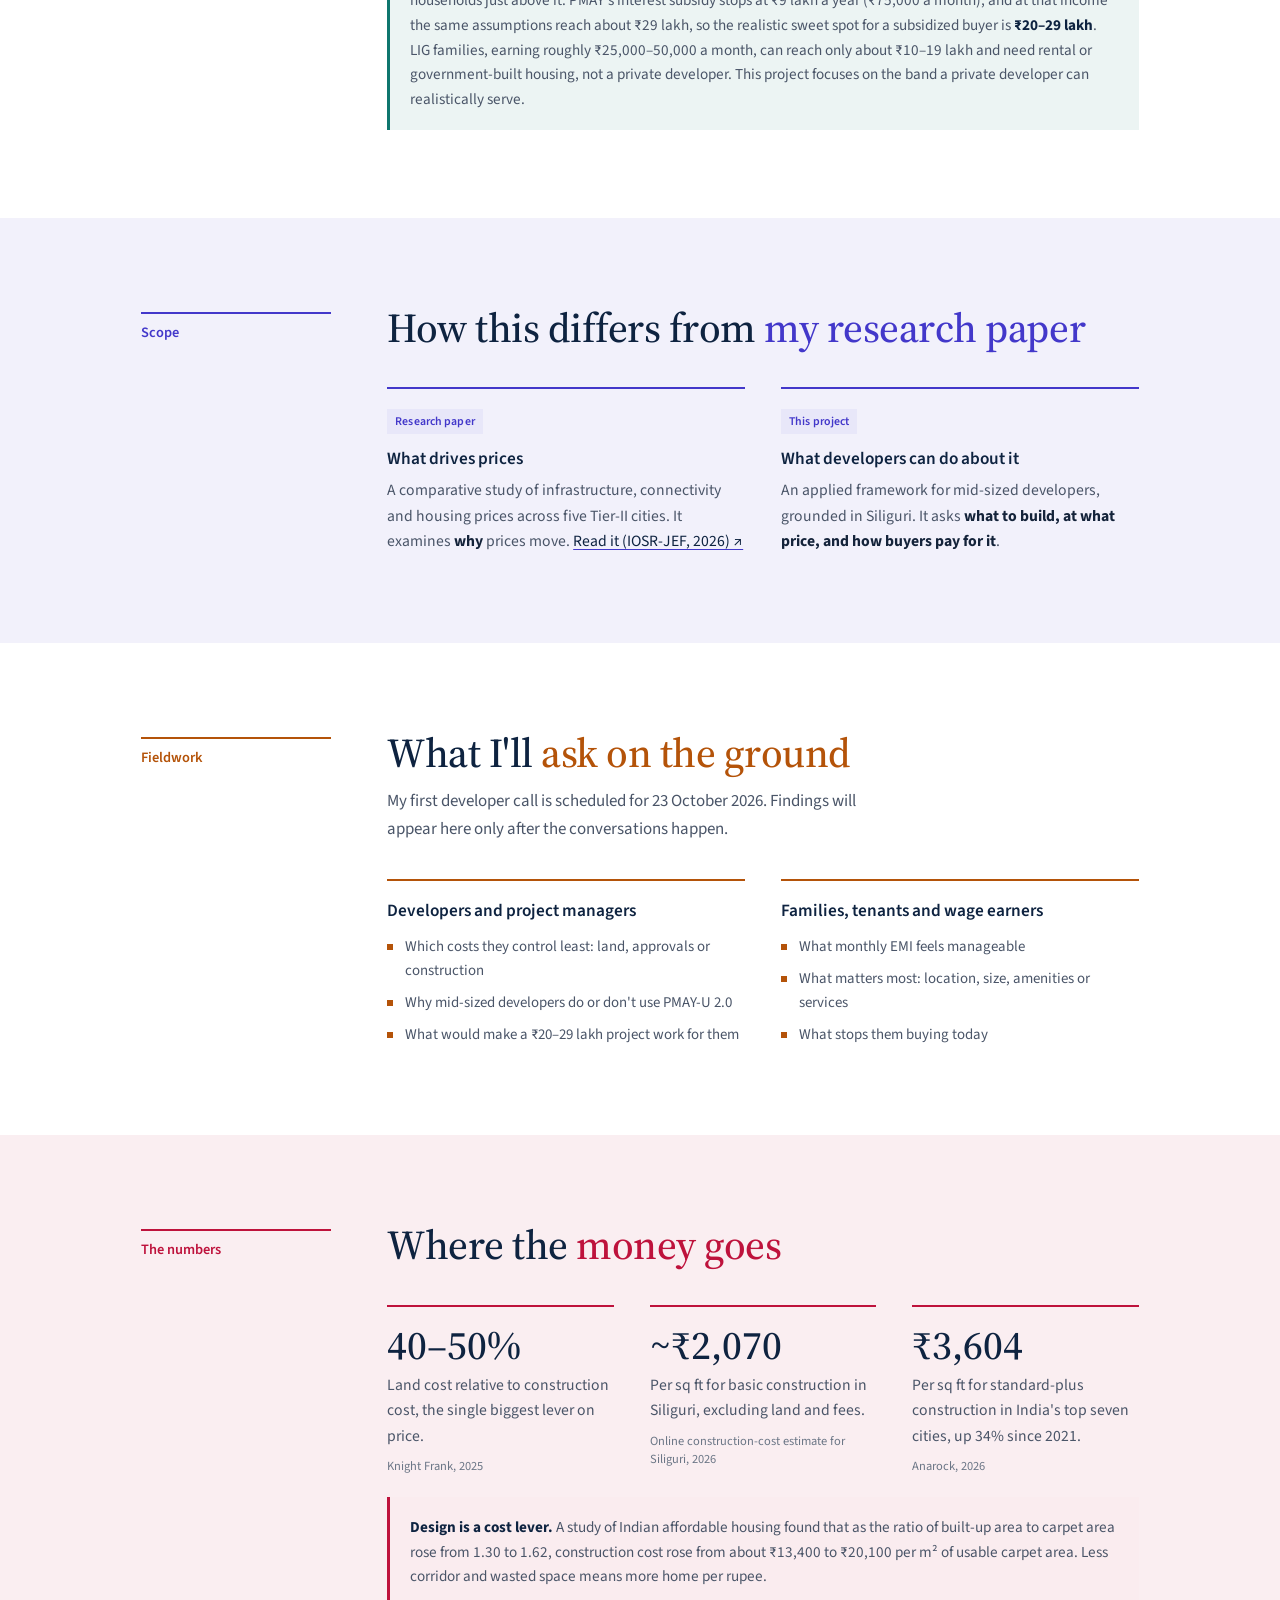
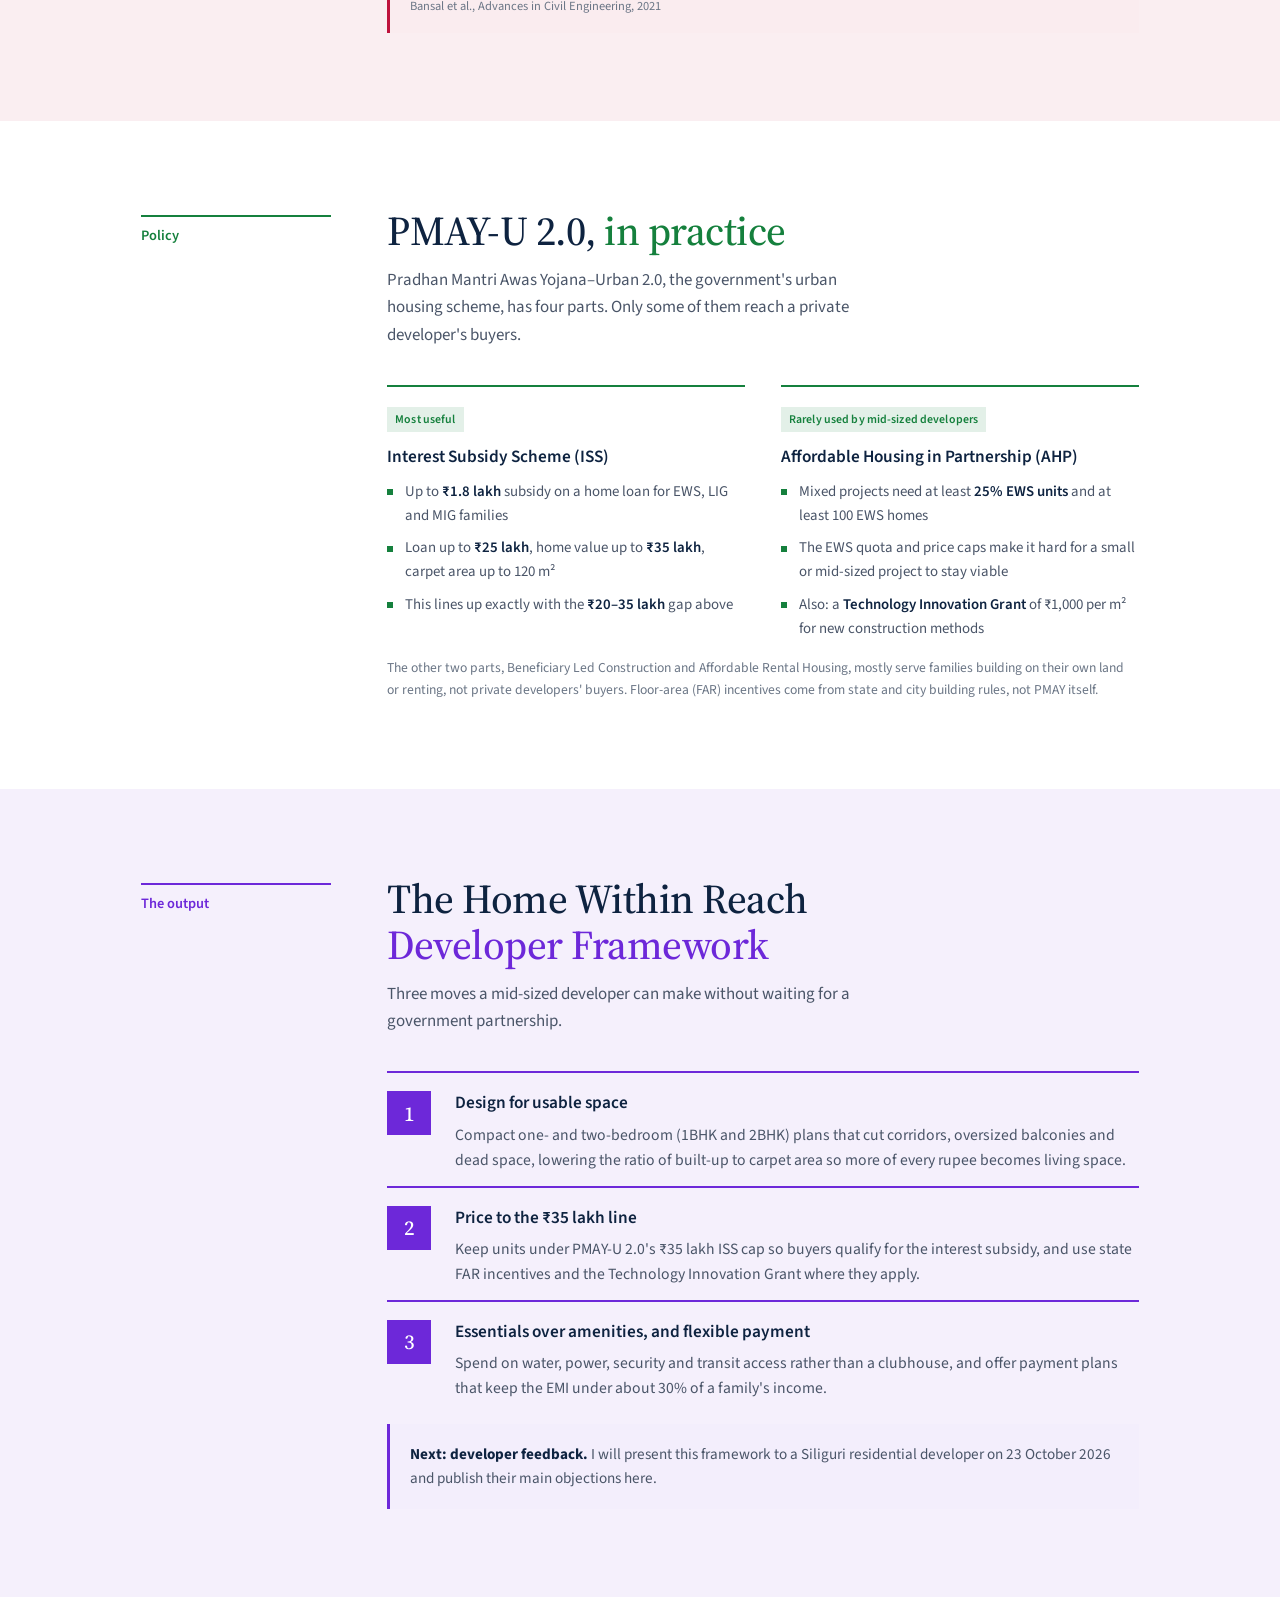
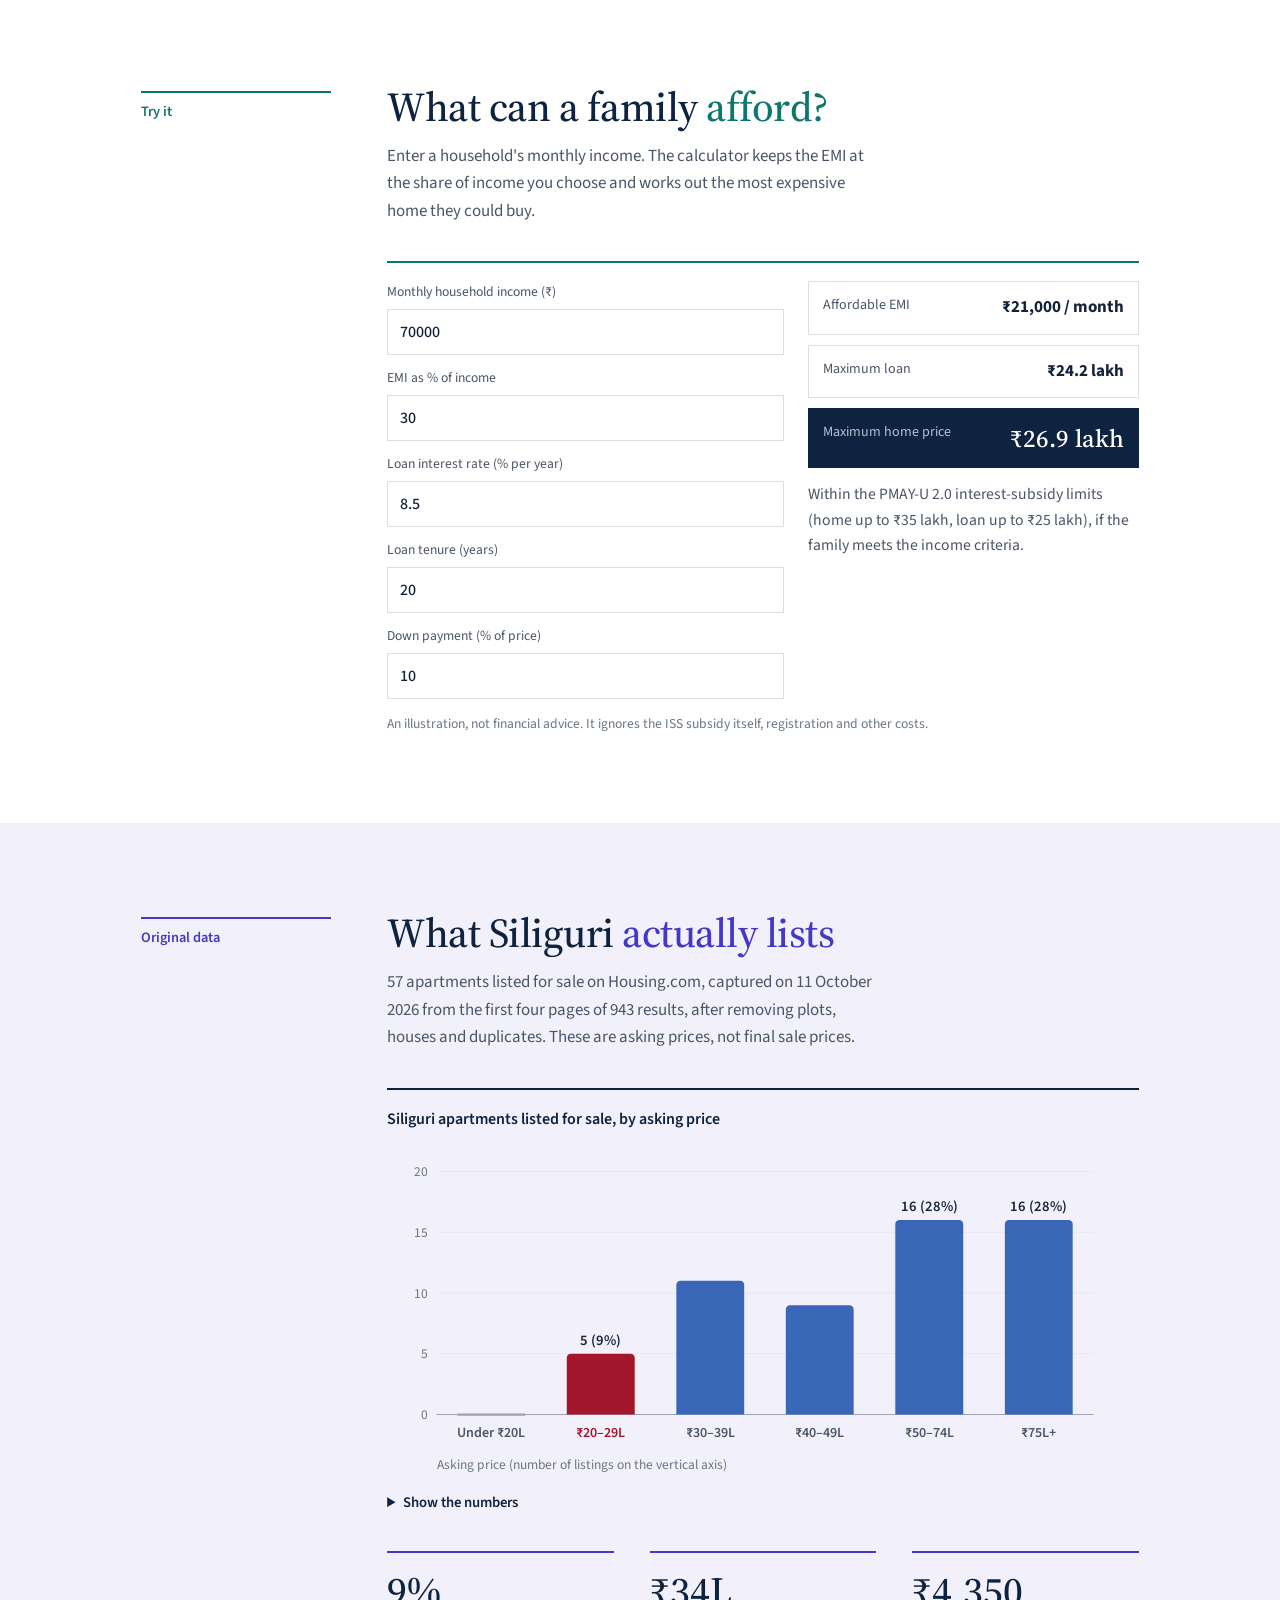
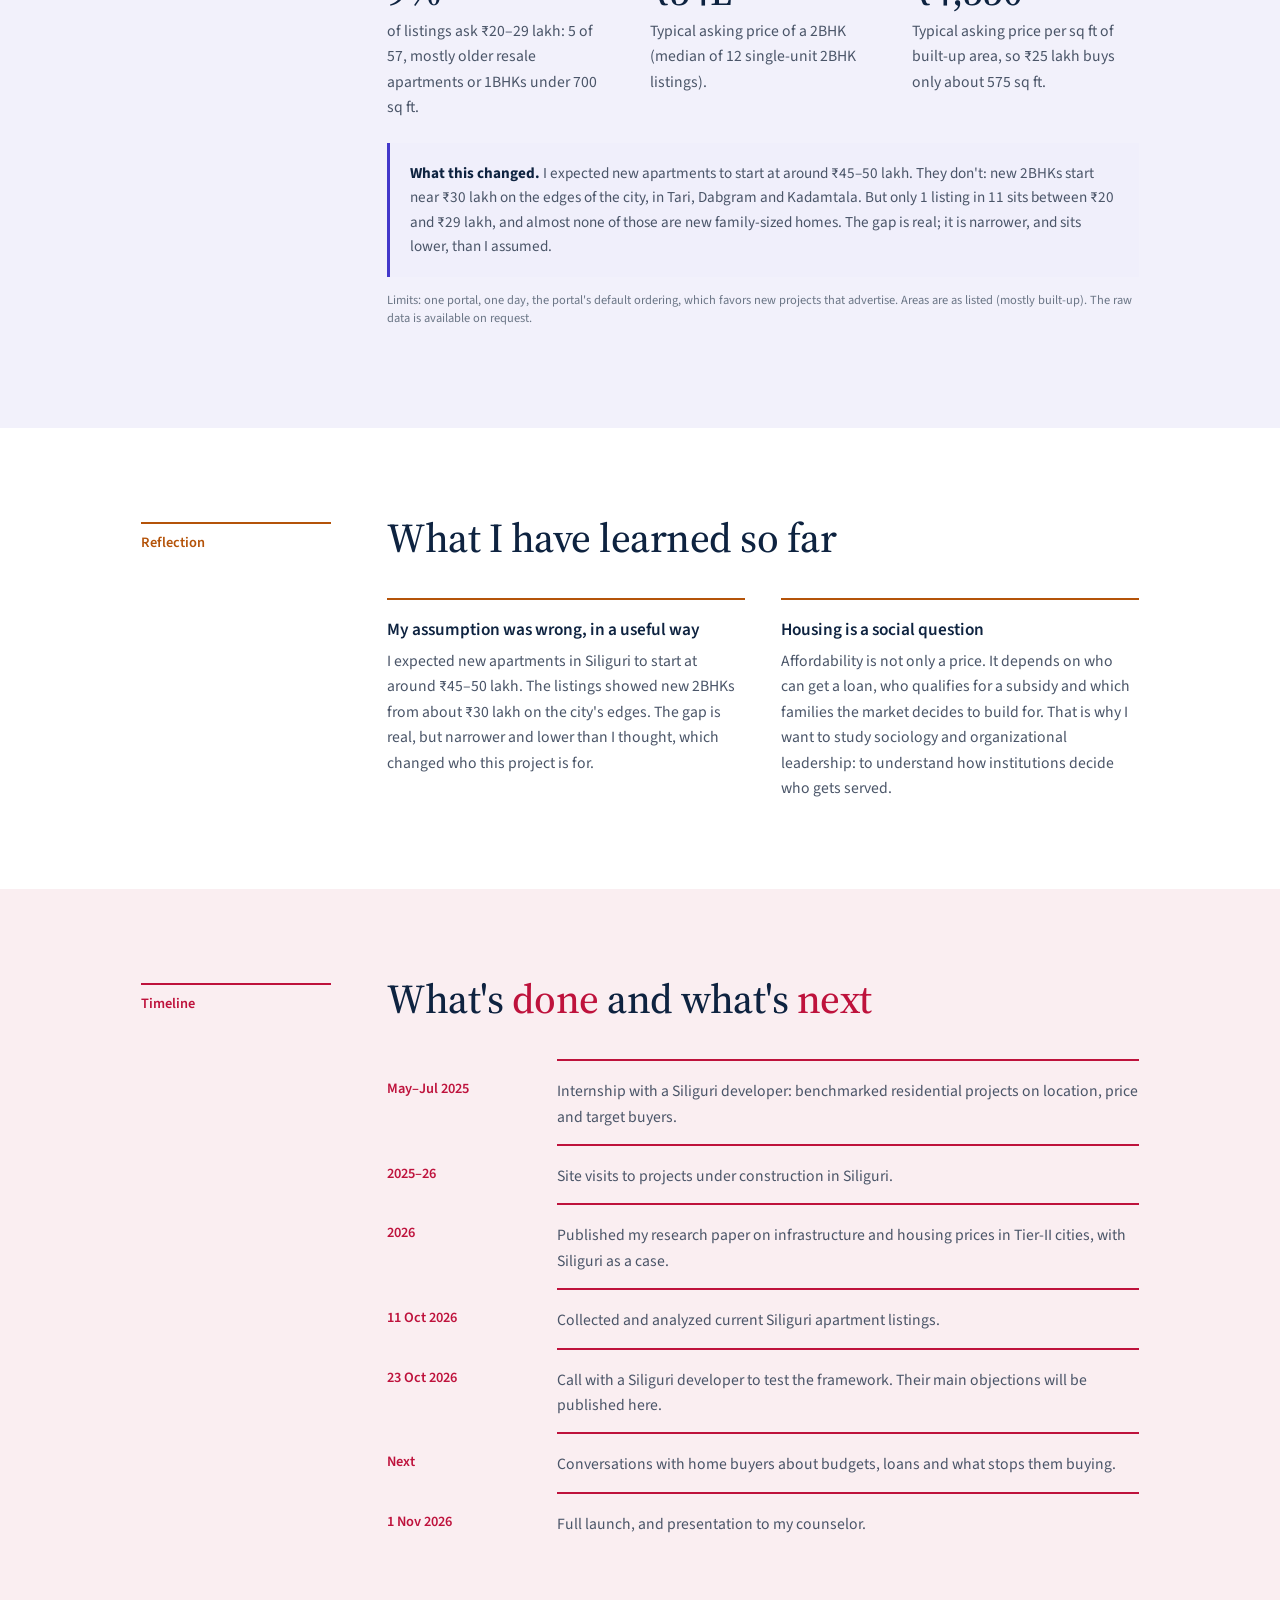
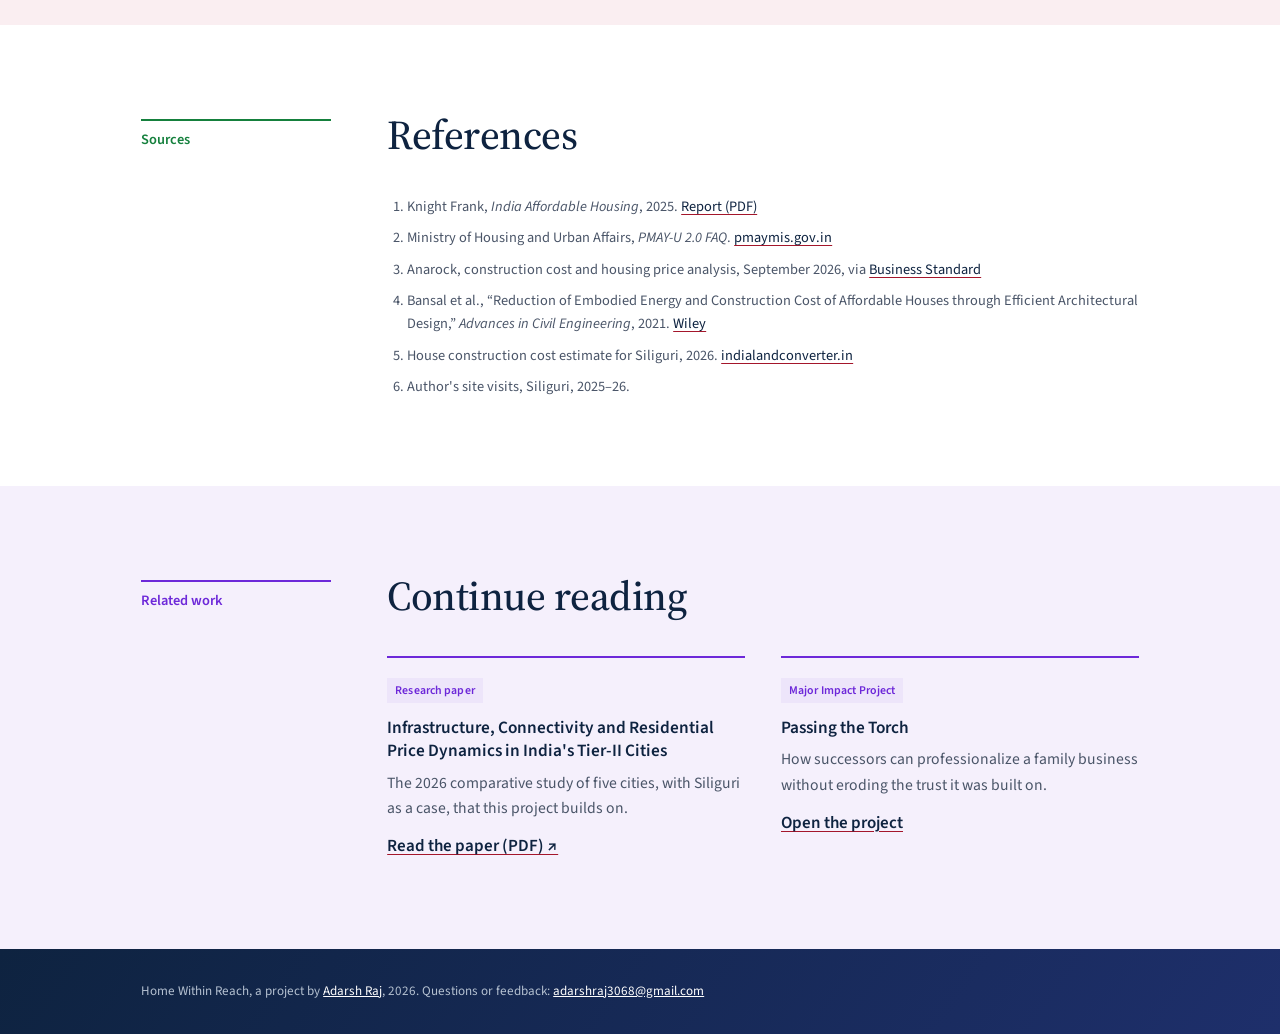
==== commit 2006dd35: "Home Within Reach: polish intro wording" ====
--- a/home-within-reach/index.html
+++ b/home-within-reach/index.html
@@ -13,7 +13,7 @@
 <meta property="og:type" content="article">
 <meta property="og:site_name" content="Adarsh Raj">
 <meta property="og:title" content="Home Within Reach: Affordable Housing in Siliguri, India">
-<meta property="og:description" content="Why so few new homes in Siliguri are within reach of low- and middle-income families: a listings scan, site visits, a PMAY-U review and a developer framework.">
+<meta property="og:description" content="Why so few new homes in Siliguri are within reach of families on low and middle incomes: a listings scan, site visits, a PMAY-U review and a developer framework.">
 <meta property="og:url" content="https://adarshraj.co.in/home-within-reach/">
 <meta property="og:image" content="https://adarshraj.co.in/img/og-home-within-reach.png">
 <meta property="og:image:width" content="1200">
@@ -22,10 +22,10 @@
 <meta property="og:locale" content="en_IN">
 <meta name="twitter:card" content="summary_large_image">
 <meta name="twitter:title" content="Home Within Reach: Affordable Housing in Siliguri, India">
-<meta name="twitter:description" content="Why so few new homes in Siliguri are within reach of low- and middle-income families: a listings scan, site visits, a PMAY-U review and a developer framework.">
+<meta name="twitter:description" content="Why so few new homes in Siliguri are within reach of families on low and middle incomes: a listings scan, site visits, a PMAY-U review and a developer framework.">
 <meta name="twitter:image" content="https://adarshraj.co.in/img/og-home-within-reach.png">
-<script type="application/ld+json">{"@context":"https://schema.org","@graph":[{"@type":"Article","headline":"Home Within Reach","description":"Why so few new homes in Siliguri are within reach of low- and middle-income families: a listings scan, site visits, a PMAY-U review and a developer framework.","url":"https://adarshraj.co.in/home-within-reach/","datePublished":"2026-10-11","dateModified":"2026-10-11","inLanguage":"en-IN","image":"https://adarshraj.co.in/img/og-home-within-reach.png","author":{"@id":"https://adarshraj.co.in/#adarsh"},"about":"Affordable housing in Indian Tier-II cities","isPartOf":{"@type":"WebSite","url":"https://adarshraj.co.in/","name":"Adarsh Raj"}},{"@type":"Person","@id":"https://adarshraj.co.in/#adarsh","name":"Adarsh Raj","url":"https://adarshraj.co.in/","image":"https://adarshraj.co.in/img/adarsh.jpg","sameAs":["https://www.linkedin.com/in/adarshraj3068"]},{"@type":"BreadcrumbList","itemListElement":[{"@type":"ListItem","position":1,"name":"Home","item":"https://adarshraj.co.in/"},{"@type":"ListItem","position":2,"name":"Projects","item":"https://adarshraj.co.in/#impact"},{"@type":"ListItem","position":3,"name":"Home Within Reach","item":"https://adarshraj.co.in/home-within-reach/"}]}]}</script>
-<meta name="description" content="Why so few new homes in Siliguri are within reach of low- and middle-income families: a listings scan, site visits, a PMAY-U review and a developer framework.">
+<script type="application/ld+json">{"@context":"https://schema.org","@graph":[{"@type":"Article","headline":"Home Within Reach","description":"Why so few new homes in Siliguri are within reach of families on low and middle incomes: a listings scan, site visits, a PMAY-U review and a developer framework.","url":"https://adarshraj.co.in/home-within-reach/","datePublished":"2026-10-11","dateModified":"2026-10-11","inLanguage":"en-IN","image":"https://adarshraj.co.in/img/og-home-within-reach.png","author":{"@id":"https://adarshraj.co.in/#adarsh"},"about":"Affordable housing in Indian Tier-II cities","isPartOf":{"@type":"WebSite","url":"https://adarshraj.co.in/","name":"Adarsh Raj"}},{"@type":"Person","@id":"https://adarshraj.co.in/#adarsh","name":"Adarsh Raj","url":"https://adarshraj.co.in/","image":"https://adarshraj.co.in/img/adarsh.jpg","sameAs":["https://www.linkedin.com/in/adarshraj3068"]},{"@type":"BreadcrumbList","itemListElement":[{"@type":"ListItem","position":1,"name":"Home","item":"https://adarshraj.co.in/"},{"@type":"ListItem","position":2,"name":"Projects","item":"https://adarshraj.co.in/#impact"},{"@type":"ListItem","position":3,"name":"Home Within Reach","item":"https://adarshraj.co.in/home-within-reach/"}]}]}</script>
+<meta name="description" content="Why so few new homes in Siliguri are within reach of families on low and middle incomes: a listings scan, site visits, a PMAY-U review and a developer framework.">
 <link rel="preconnect" href="https://fonts.googleapis.com">
 <link rel="preconnect" href="https://fonts.gstatic.com" crossorigin>
 <link rel="stylesheet" href="https://fonts.googleapis.com/css2?family=Source+Serif+4:opsz,wght@8..60,500;8..60,600&family=Source+Sans+3:wght@400;600;700&display=swap">
@@ -473,7 +473,7 @@
       <ol class="crumbs" aria-label="Breadcrumb"><li><a href="../">Home</a></li><li><a href="../#impact">Projects</a></li><li><span aria-current="page">Home Within Reach</span></li></ol>
       <div class="eyebrow">Social Impact Project, Siliguri, 2026</div>
       <h1>Home <em>Within Reach</em></h1>
-      <p class="lede">I am studying how housing policy (PMAY-U 2.0) shapes access to homes for low- and middle-income families in India's Tier-II cities, and what mid-sized developers can realistically build for them.</p>
+      <p class="lede">I am examining how India's urban housing scheme, PMAY-U 2.0, determines which families can afford a home in Tier-II cities, and what mid-sized developers can realistically build for households on low and middle incomes.</p>
       <div class="ctas"><span class="pill">In progress, full launch 1 November 2026</span></div>
     </div>
   </header>
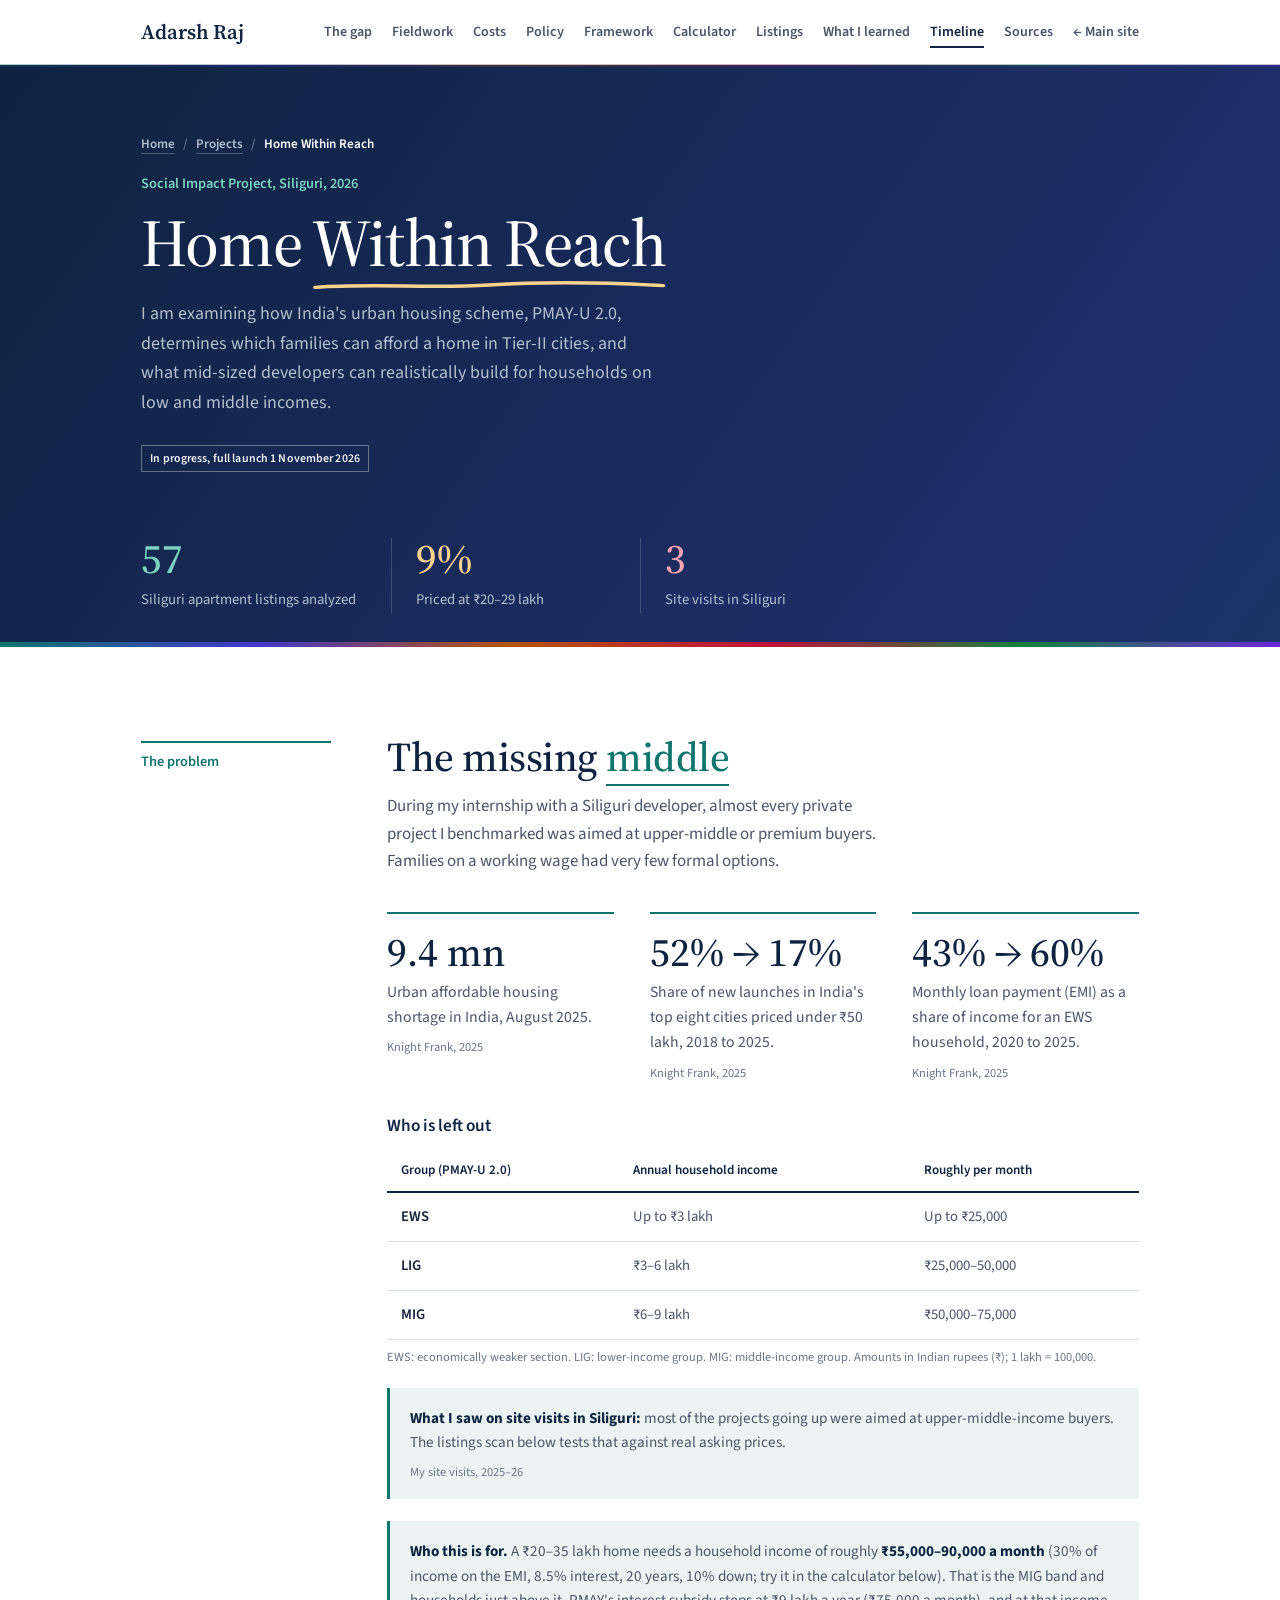
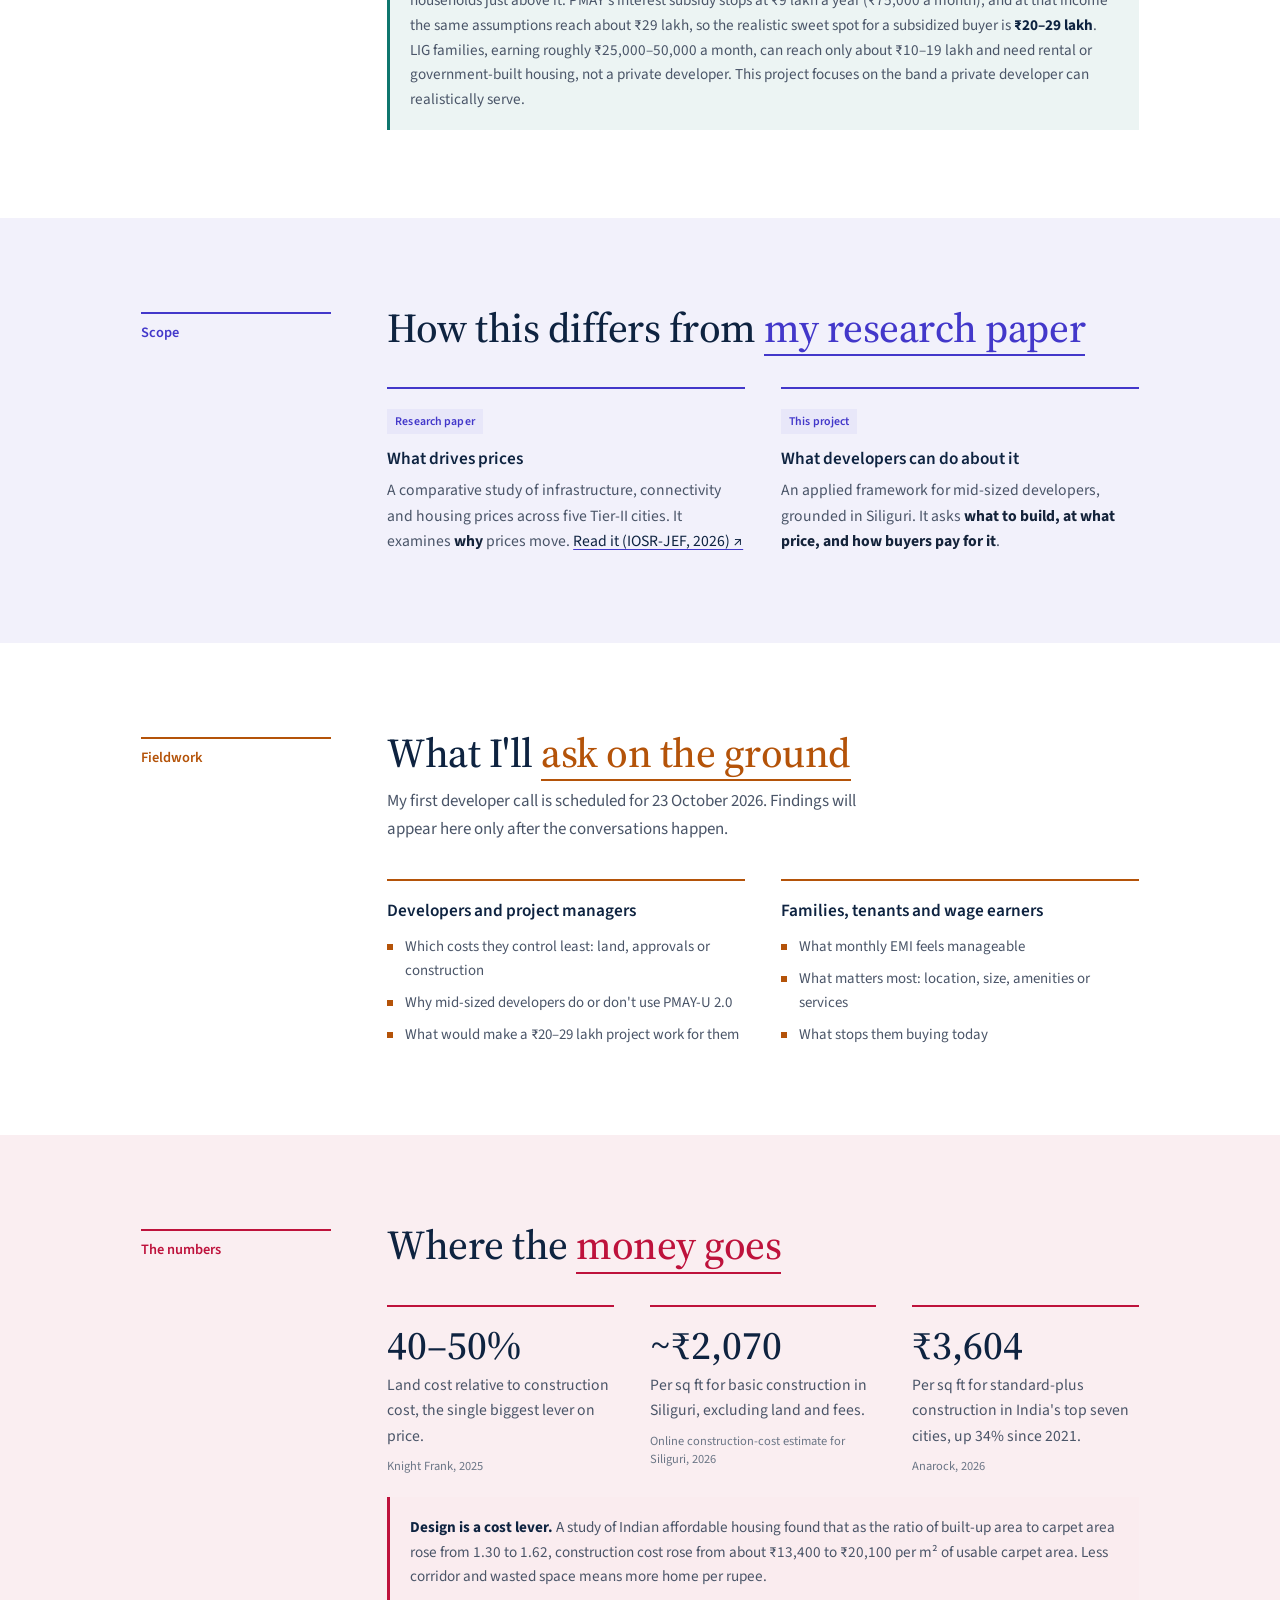
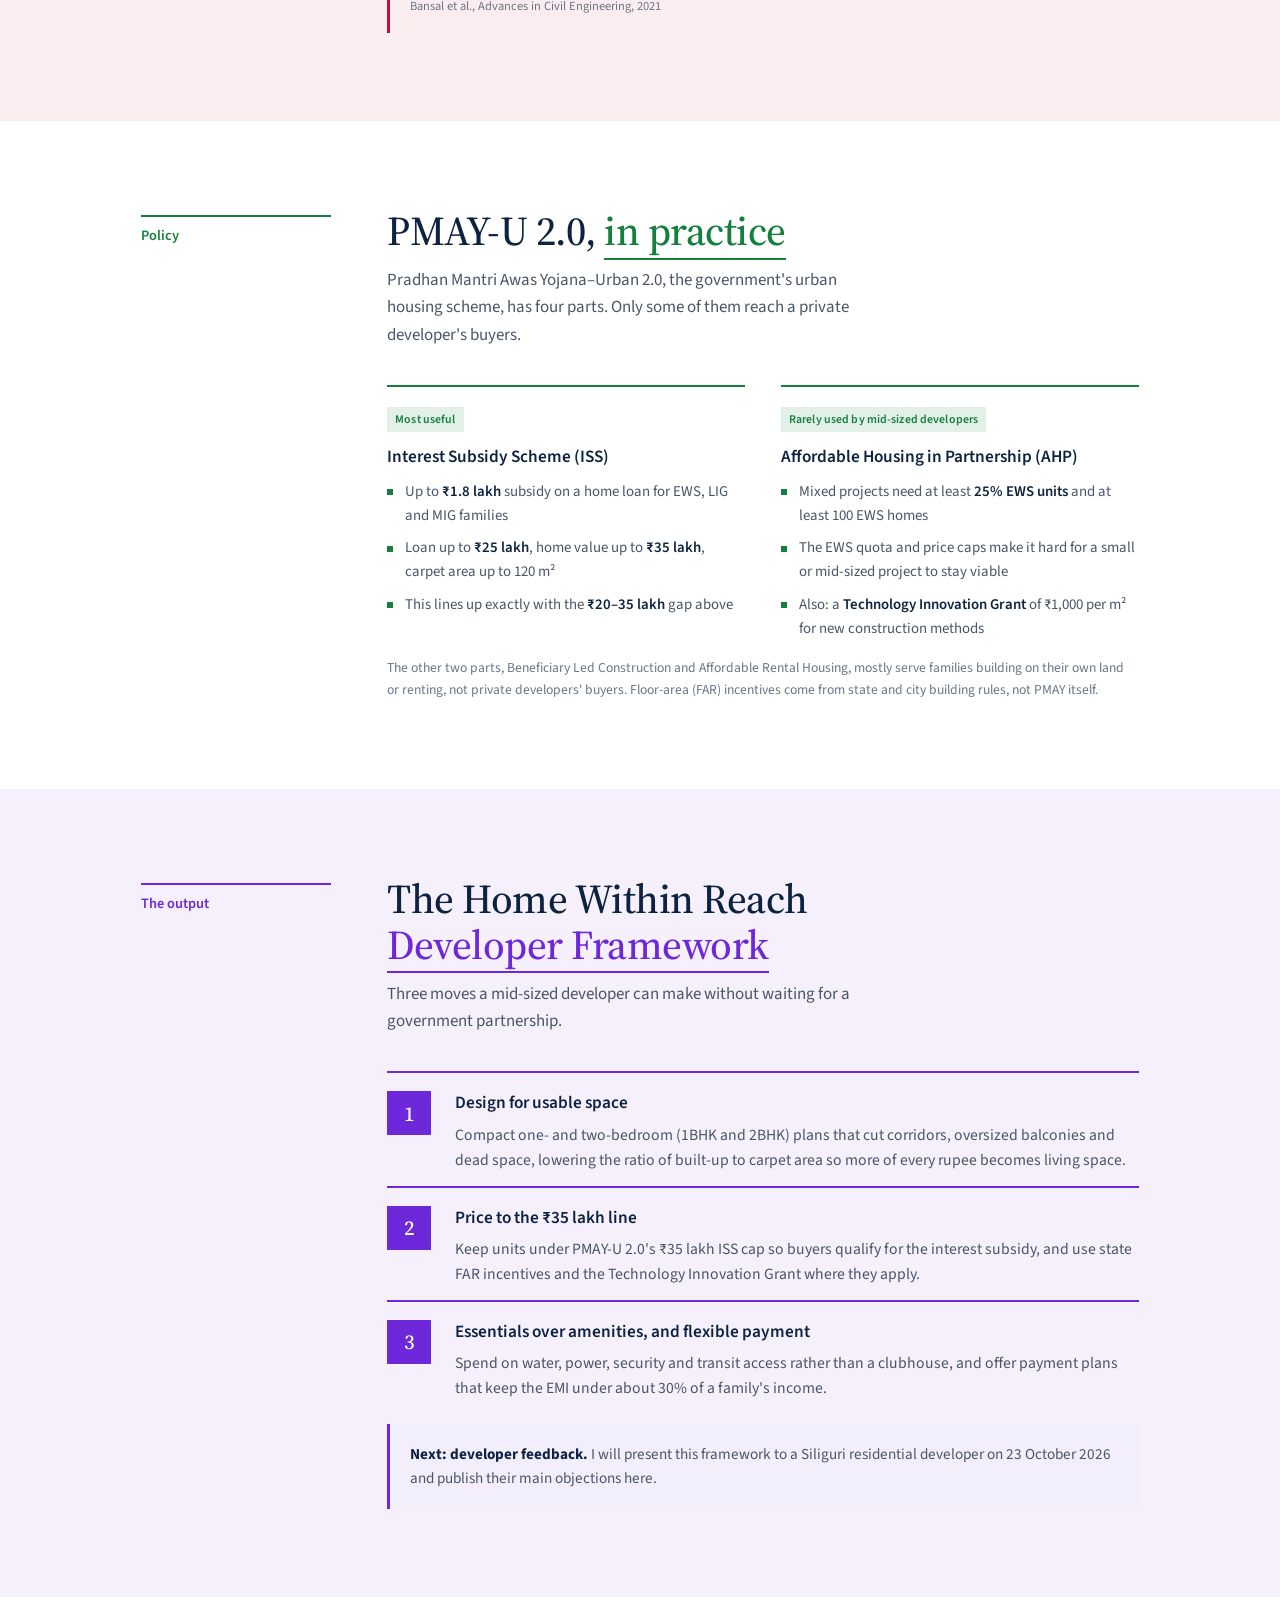
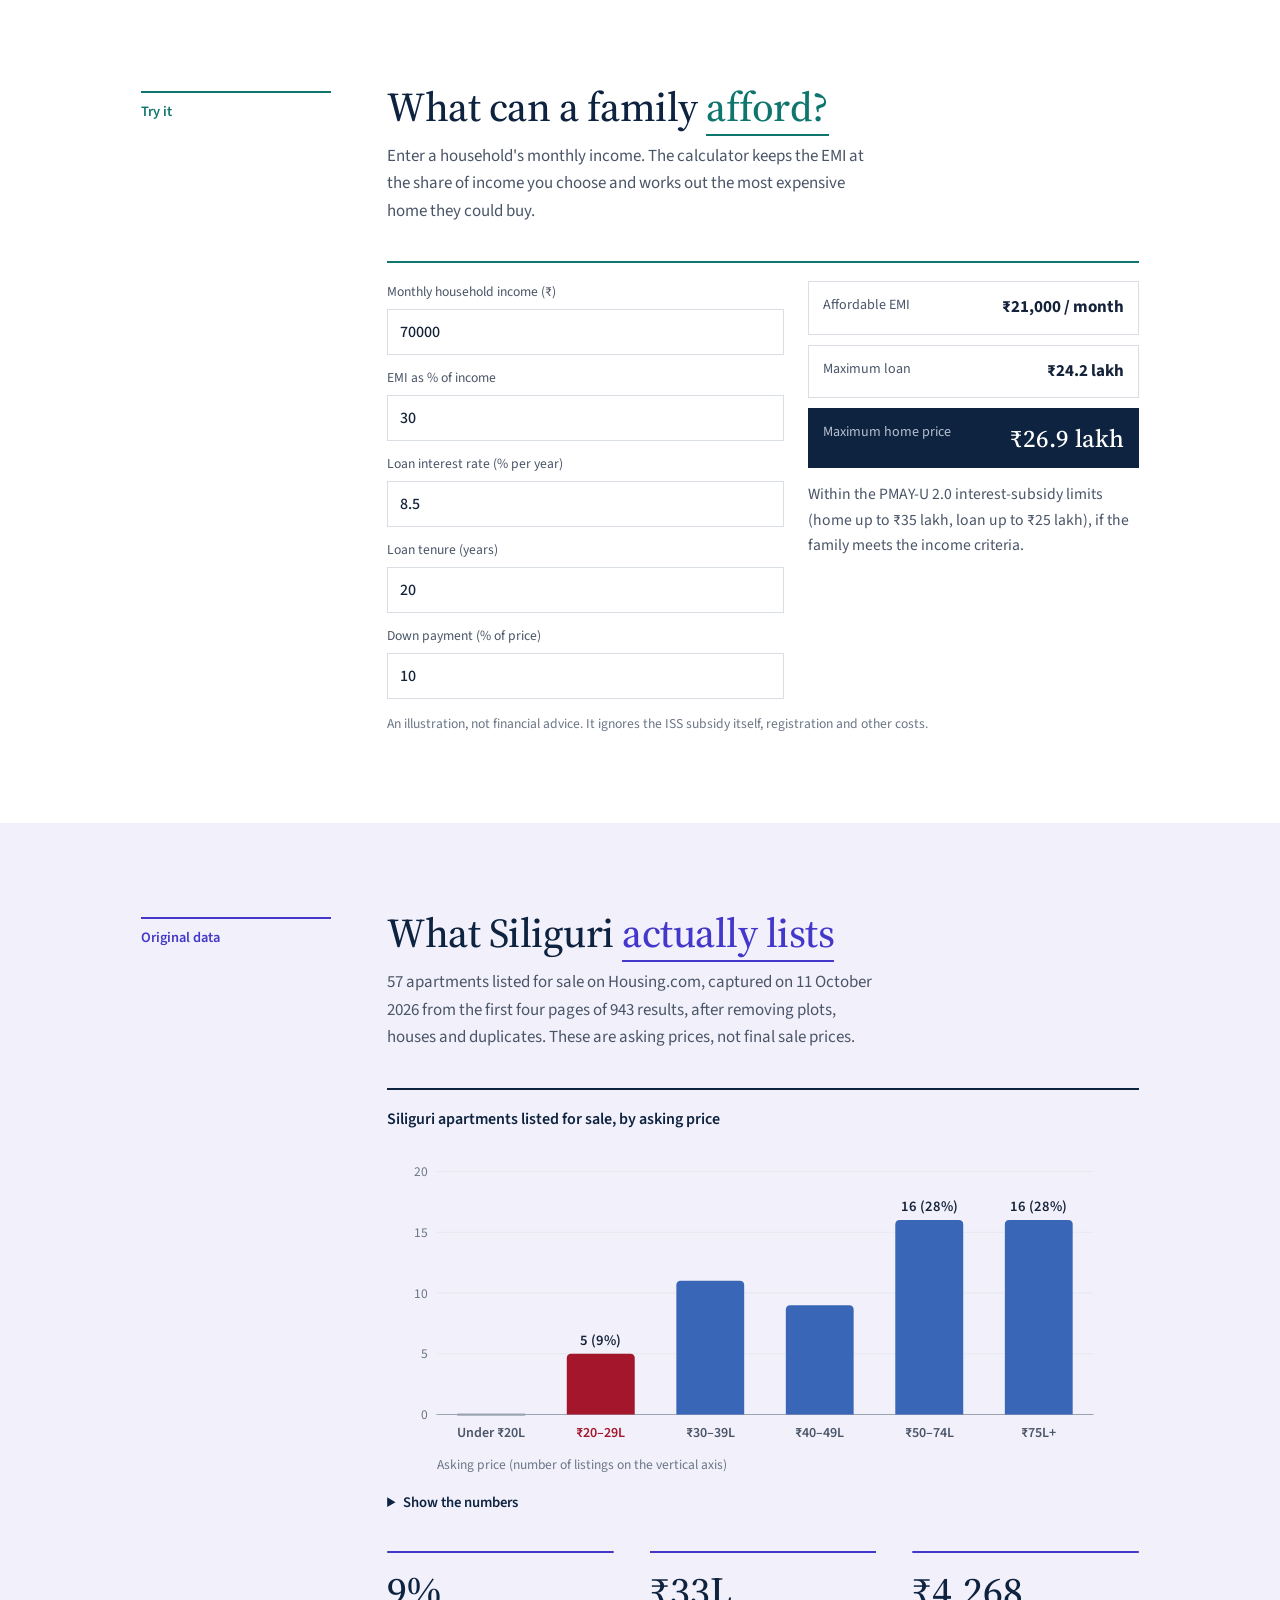
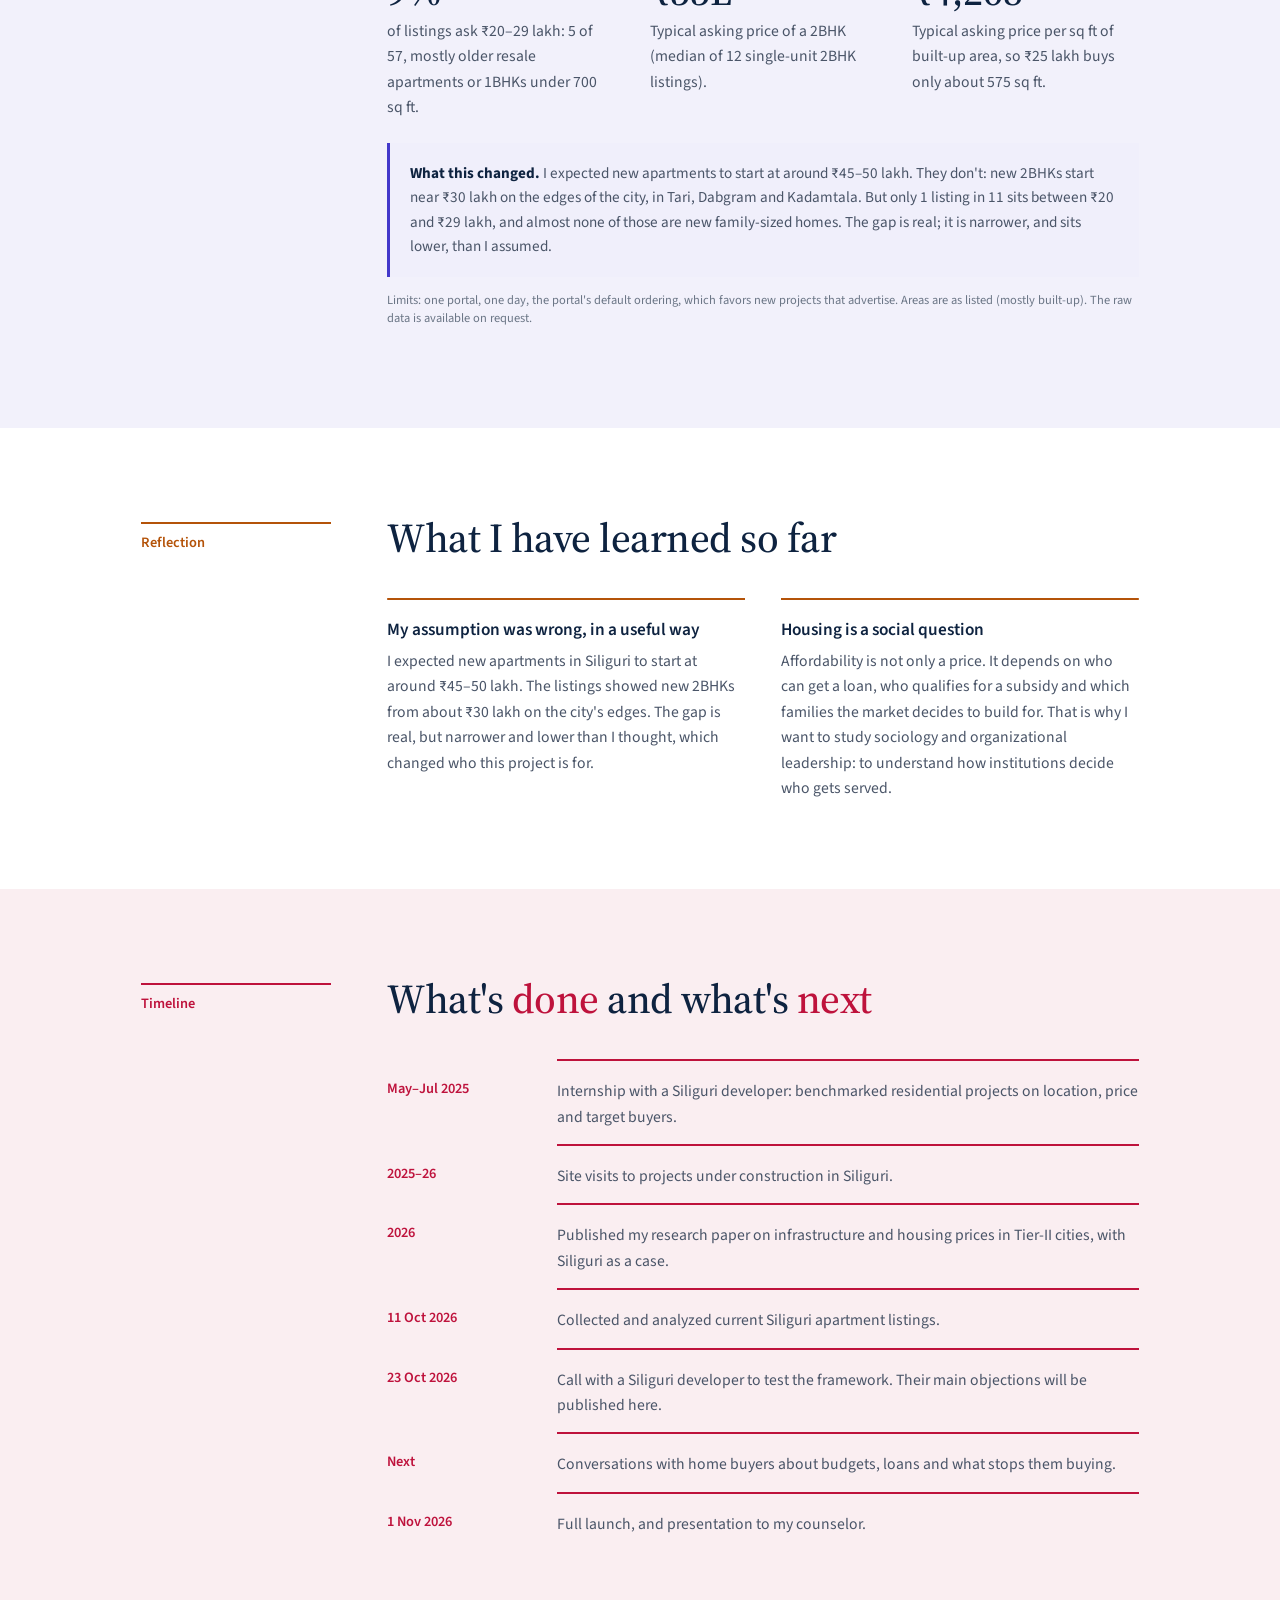
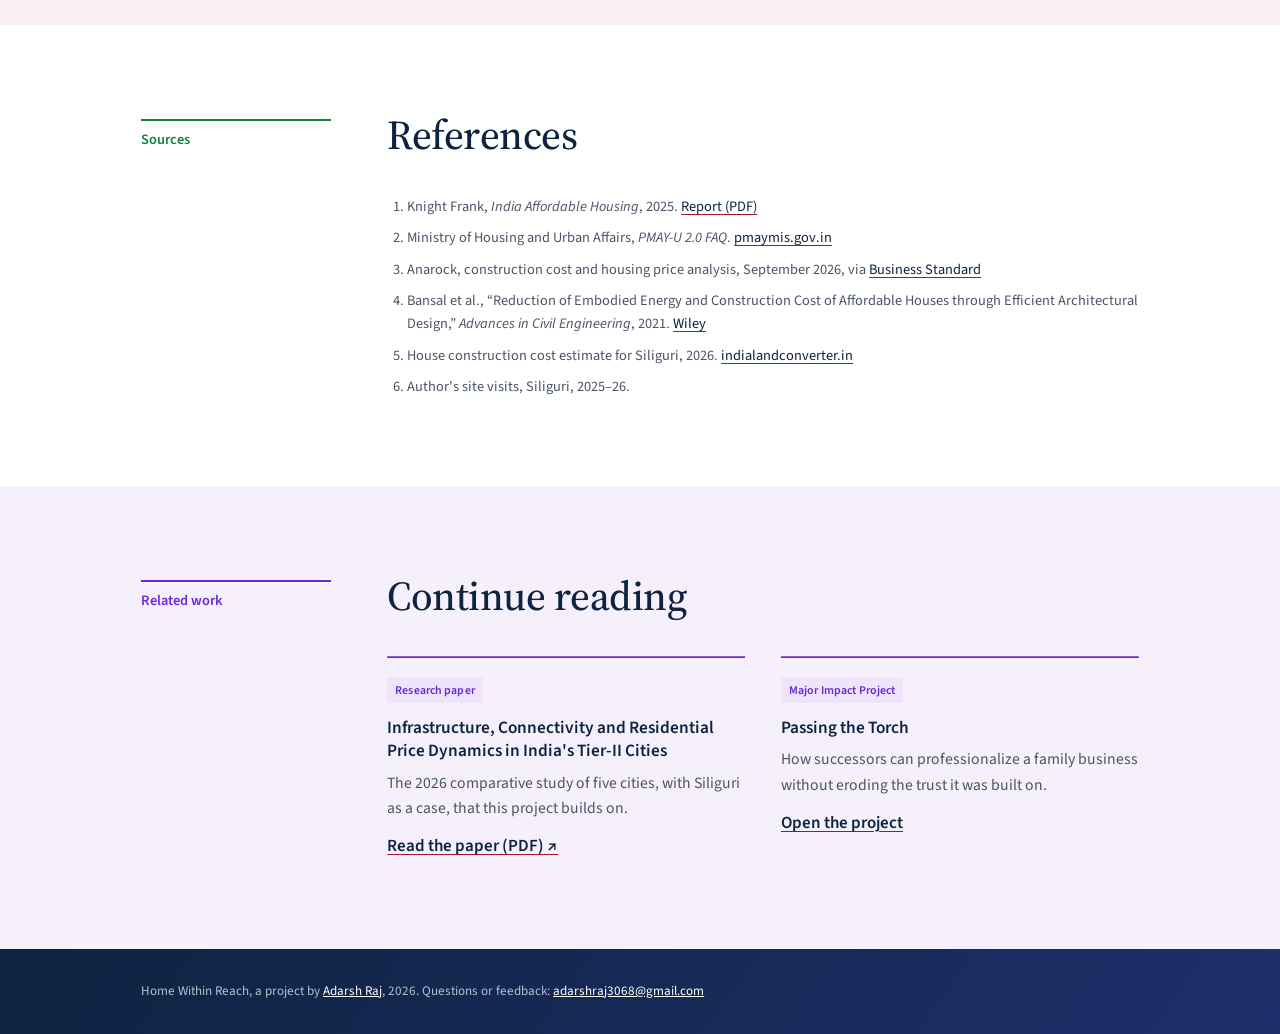
==== commit 2691d7d8: "Home Within Reach: add live animations" ====
--- a/home-within-reach/index.html
+++ b/home-within-reach/index.html
@@ -456,6 +456,7 @@
 .lb p{color:#cbd5e1}
 @media (max-width:900px){.mags{grid-template-columns:repeat(2,minmax(0,1fr))}}
 </style>
+<link rel="stylesheet" href="/assets/motion.css">
 </head>
 <body>
 <div class="glow a" aria-hidden="true"></div><div class="glow b" aria-hidden="true"></div>
@@ -696,5 +697,6 @@
   });
 })();
 </script>
+<script src="/assets/motion.js" defer></script>
 </body>
 </html>
--- a/assets/motion.css
+++ b/assets/motion.css
@@ -0,0 +1,109 @@
+/* Motion layer for adarshraj.co.in: restrained, editorial movement.
+   Everything here switches off when the visitor prefers reduced motion. */
+
+::selection{background:#FCD38D;color:#0E2340}
+
+/* Reading progress: the multicolour rule under the nav fills as you read */
+.m-progress{position:absolute;left:0;right:0;bottom:-3px;height:3px;background:linear-gradient(90deg,#0F766E,#4338CA,#B45309,#BE123C,#15803D,#6D28D9);transform-origin:0 50%;transform:scaleX(var(--p,0));pointer-events:none;z-index:2}
+html.m-prog nav::after{opacity:.2}
+
+/* Nav: underline that draws on hover and marks the section you are reading */
+.links a{position:relative}
+.links a::after{content:"";position:absolute;left:0;right:0;bottom:0;height:2px;background:currentColor;transform:scaleX(0);transform-origin:0 50%;transition:transform .4s cubic-bezier(.2,.7,.2,1)}
+.links a:hover::after,.links a.m-on::after{transform:scaleX(1)}
+.links a.m-on{color:var(--navy)}
+
+/* Back to top */
+.m-top{position:fixed;right:max(16px,2.4vw);bottom:max(16px,2.4vw);z-index:30;width:46px;height:46px;display:grid;place-items:center;border:0;cursor:pointer;background:#0E2340;color:#fff;box-shadow:0 10px 26px -12px rgba(14,35,64,.6);opacity:0;transform:translateY(12px);pointer-events:none;transition:opacity .35s,transform .35s cubic-bezier(.2,.7,.2,1),background .2s}
+.m-top.m-show{opacity:1;transform:none;pointer-events:auto}
+.m-top:hover{background:#1E2F6B}
+.m-top svg{width:18px;height:18px}
+
+/* Hand-drawn gold stroke under the emphasised words of each page title */
+.hero h1 em{background-image:url("data:image/svg+xml,%3Csvg xmlns='http://www.w3.org/2000/svg' viewBox='0 0 300 16' preserveAspectRatio='none'%3E%3Cpath d='M3 11.5C52 6.5 101 13 150 8.6S246 5.2 297 9.4' fill='none' stroke='%23FCD38D' stroke-width='4.2' stroke-linecap='round'/%3E%3C/svg%3E");background-repeat:no-repeat;background-position:0 100%;background-size:100% .2em;-webkit-box-decoration-break:clone;box-decoration-break:clone;padding-bottom:.06em}
+
+/* Section titles: a thin rule sweeps under the coloured words once the title is in view */
+section .head h2 em{background:linear-gradient(currentColor,currentColor) no-repeat 0 100%/0 .055em;transition:background-size 1.2s cubic-bezier(.6,0,.2,1) .35s;padding-bottom:.02em}
+section .head h2.m-seen em{background-size:100% .055em}
+
+/* Portrait: offset gold frame behind the photo */
+.portrait .ring{position:relative;z-index:1}
+.portrait::before{content:"";position:absolute;inset:0;border:1px solid rgba(252,211,141,.6);transform:translate(14px,14px);pointer-events:none}
+.portrait picture{display:block;height:100%}
+
+/* Ticker of themes under the cover band */
+.m-ticker{position:relative;z-index:1;overflow:hidden;background:#fff;border-bottom:1px solid var(--line);padding:17px 0;-webkit-mask-image:linear-gradient(90deg,transparent,#000 7%,#000 93%,transparent);mask-image:linear-gradient(90deg,transparent,#000 7%,#000 93%,transparent)}
+.m-track{display:flex;align-items:center;width:max-content}
+.m-track span{font:500 1.28rem/1.2 var(--display);color:var(--navy);white-space:nowrap;letter-spacing:-.005em;margin-right:30px}
+.m-track span.it{font:600 .8rem/1 var(--body);letter-spacing:.16em;text-transform:uppercase;color:#4A5568}
+.m-track i{flex:none;width:7px;height:7px;margin-right:30px;background:var(--c,#0F766E)}
+
+/* Hover: photos lift, certificates lift, magazine covers tilt, impact cards rise */
+.photos button{overflow:hidden;transition:box-shadow .3s,transform .45s cubic-bezier(.2,.7,.2,1)}
+.photos img{transition:transform .8s cubic-bezier(.2,.7,.2,1);transform-origin:50% 100%}
+.photos button:hover{transform:translateY(-4px);box-shadow:0 0 0 1px var(--ac),0 22px 38px -26px rgba(14,35,64,.55)}
+.photos button:hover img{transform:scale(1.04)}
+.gallery button{transition:transform .35s cubic-bezier(.2,.7,.2,1),border-color .2s,box-shadow .35s}
+.gallery button:hover{box-shadow:0 18px 34px -24px rgba(14,35,64,.5)}
+.impact{transition:transform .45s cubic-bezier(.2,.7,.2,1),box-shadow .45s}
+.impact:hover{transform:translateY(-4px);box-shadow:0 24px 44px -30px rgba(14,35,64,.45)}
+.mag .cv{transition:transform .5s cubic-bezier(.2,.7,.2,1),box-shadow .5s}
+.mag:hover .cv,.mag:focus-visible .cv{box-shadow:0 22px 34px -18px rgba(14,35,64,.6)}
+.m-tilt{transform:perspective(900px) rotateX(var(--rx,0deg)) rotateY(var(--ry,0deg));transition:transform .6s cubic-bezier(.2,.7,.2,1)}
+.mag:hover .cv.m-tilt,.mag:focus-visible .cv.m-tilt{transform:perspective(900px) translateY(-6px) rotateX(var(--rx,0deg)) rotateY(var(--ry,0deg))}
+.btn{transition:transform .25s cubic-bezier(.2,.7,.2,1),background .2s,color .2s,border-color .2s}
+.btn:hover{transform:translateY(-2px)}
+
+/* Desktop: each section's label stays in view while you read that section */
+@media (min-width:900px){
+  section:has(> .wrap > .head) .head .eyebrow{position:sticky;top:96px;grid-row:1 / span 60;align-self:start}
+}
+
+@media (prefers-reduced-motion:no-preference){
+  @view-transition{navigation:auto}
+
+  /* Cover band: slow drift of the gradient */
+  main > .wrap:first-child{background-size:170% 170%;animation:m-sheen 22s ease-in-out infinite alternate}
+
+  /* Opening sequence */
+  .hero .crumbs{animation:m-up .9s cubic-bezier(.2,.7,.2,1) .05s both}
+  .hero .eyebrow{animation:m-wipe 1s cubic-bezier(.6,0,.2,1) .15s both}
+  .hero h1{animation:m-up 1.05s cubic-bezier(.2,.7,.2,1) .25s both}
+  .hero h1 em{animation:m-mark 1.2s cubic-bezier(.6,0,.2,1) 1.05s both}
+  .hero .lede{animation:m-up 1.05s cubic-bezier(.2,.7,.2,1) .45s both}
+  .hero .ctas{animation:m-up 1.05s cubic-bezier(.2,.7,.2,1) .6s both}
+  .hero .portrait{animation:m-photo 1.3s cubic-bezier(.2,.7,.2,1) .2s both}
+  .hero .portrait::before{animation:m-frame 1.4s cubic-bezier(.2,.7,.2,1) .9s both}
+  .hero .portrait .ring{animation:m-float 8s ease-in-out 2.2s infinite}
+  main > .wrap:first-child .stats{animation:m-up 1.05s cubic-bezier(.2,.7,.2,1) .8s both}
+  .m-ticker .m-track{animation:m-tick 70s linear infinite}
+  .m-ticker:hover .m-track{animation-play-state:paused}
+  .m-ticker{animation:m-fade 1.2s ease 1.1s both}
+
+  /* Scroll reveals (only for elements below the fold at load) */
+  html.m-js .m-r{opacity:0;transform:translateY(24px);transition:opacity .9s cubic-bezier(.2,.7,.2,1) var(--d,0s),transform .9s cubic-bezier(.2,.7,.2,1) var(--d,0s)}
+  html.m-js .m-r.m-photo{transform:translateY(24px) scale(.985)}
+  html.m-js .m-r.m-wipe{opacity:1;transform:none;clip-path:inset(0 100% 0 0);transition:clip-path 1s cubic-bezier(.6,0,.2,1) var(--d,0s)}
+  html.m-js .m-r.m-in{opacity:1;transform:none;clip-path:inset(0 0 0 0)}
+
+  /* Housing chart: bars grow from the baseline */
+  html.m-js .lchart .bar path{transform-box:fill-box;transform-origin:50% 100%;transform:scaleY(0);transition:transform 1.1s cubic-bezier(.2,.7,.2,1) calc(var(--bi,0) * 90ms + .15s)}
+  html.m-js .lchart.m-seen .bar path{transform:none}
+  html.m-js .lchart .val{opacity:0;transition:opacity .6s ease 1.1s}
+  html.m-js .lchart.m-seen .val{opacity:1}
+
+  /* Lightbox */
+  .lb:not([hidden]){animation:m-fade .3s ease both}
+  .lb:not([hidden]) img,.lb:not([hidden]) #lbTile{animation:m-zoom .5s cubic-bezier(.2,.7,.2,1) both}
+}
+
+@keyframes m-up{from{opacity:0;transform:translateY(18px)}}
+@keyframes m-wipe{from{clip-path:inset(0 100% 0 0)}to{clip-path:inset(0 0 0 0)}}
+@keyframes m-mark{from{background-size:0% .2em}}
+@keyframes m-photo{from{opacity:0;transform:translateY(24px) scale(.97)}}
+@keyframes m-frame{from{opacity:0;transform:translate(0,0)}}
+@keyframes m-float{50%{transform:translateY(-7px)}}
+@keyframes m-sheen{from{background-position:0% 40%}to{background-position:100% 60%}}
+@keyframes m-tick{to{transform:translateX(-50%)}}
+@keyframes m-fade{from{opacity:0}}
+@keyframes m-zoom{from{opacity:0;transform:scale(.965)}}
